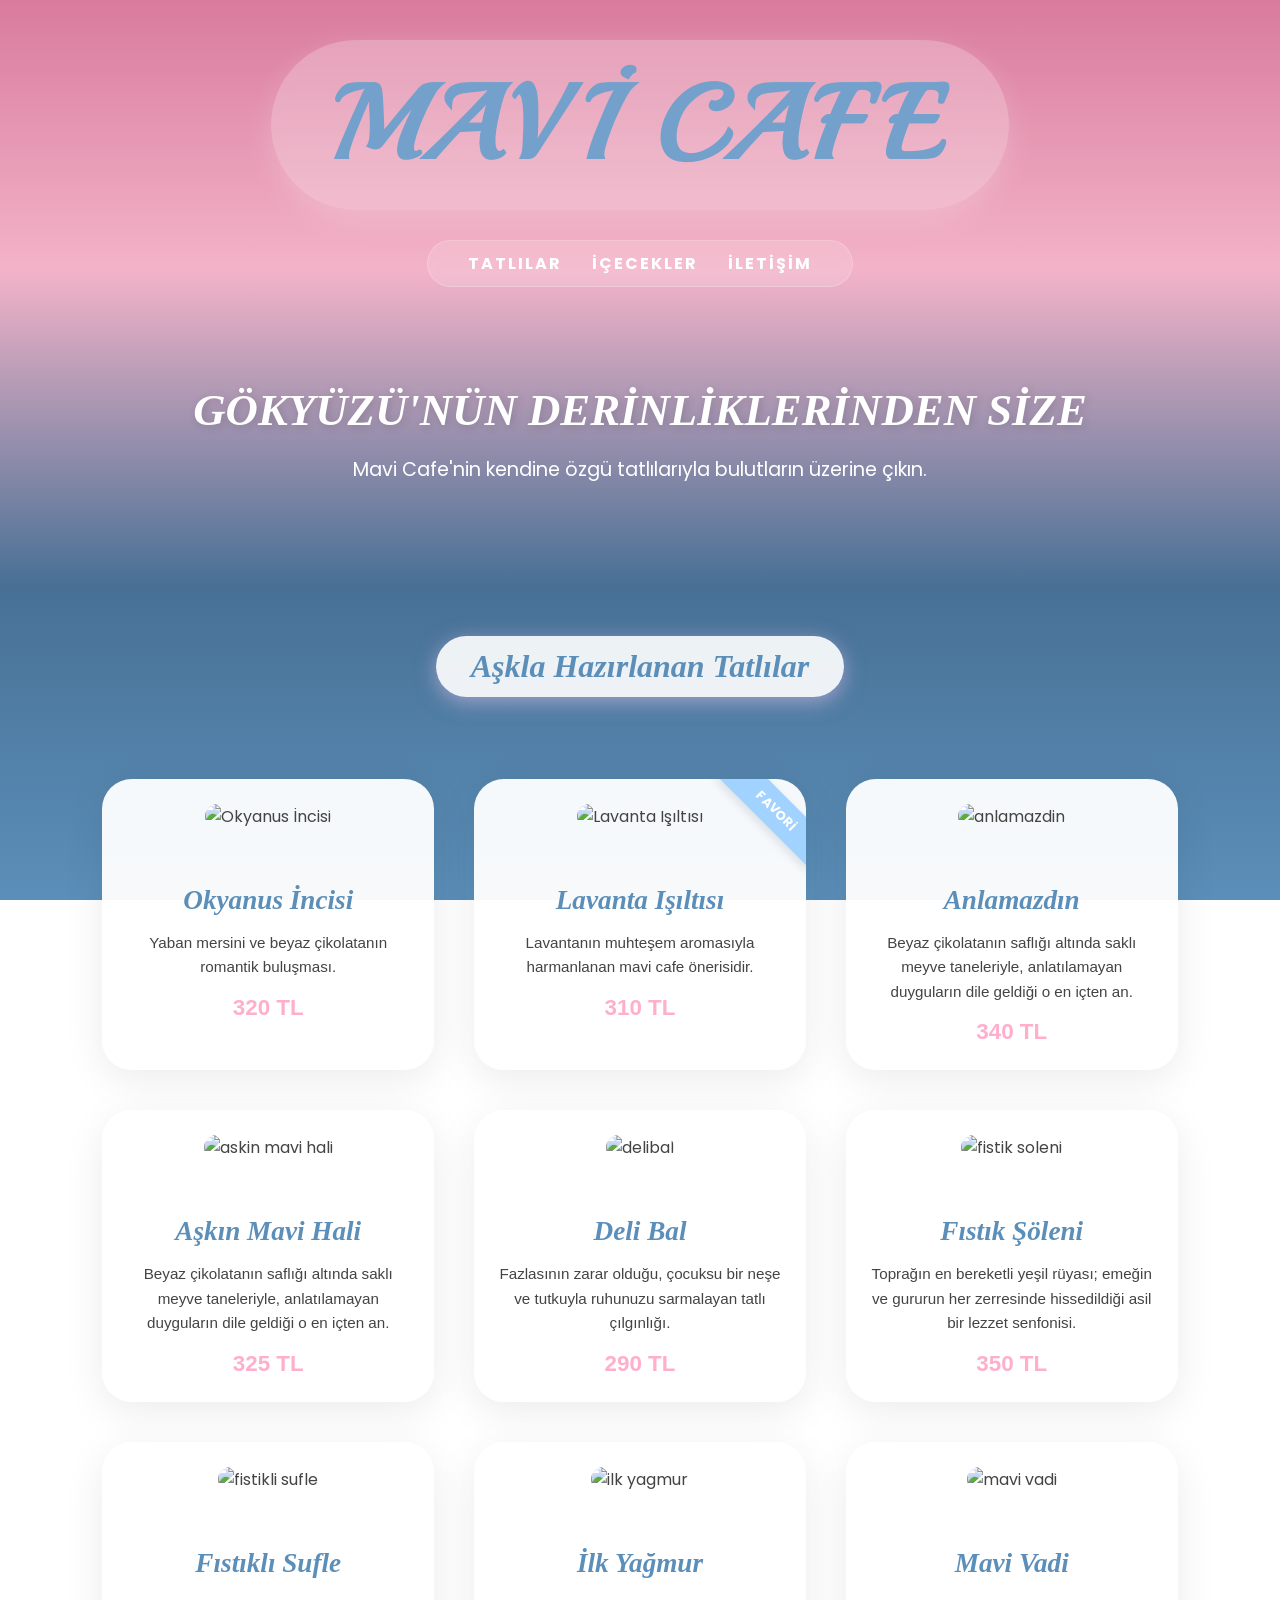
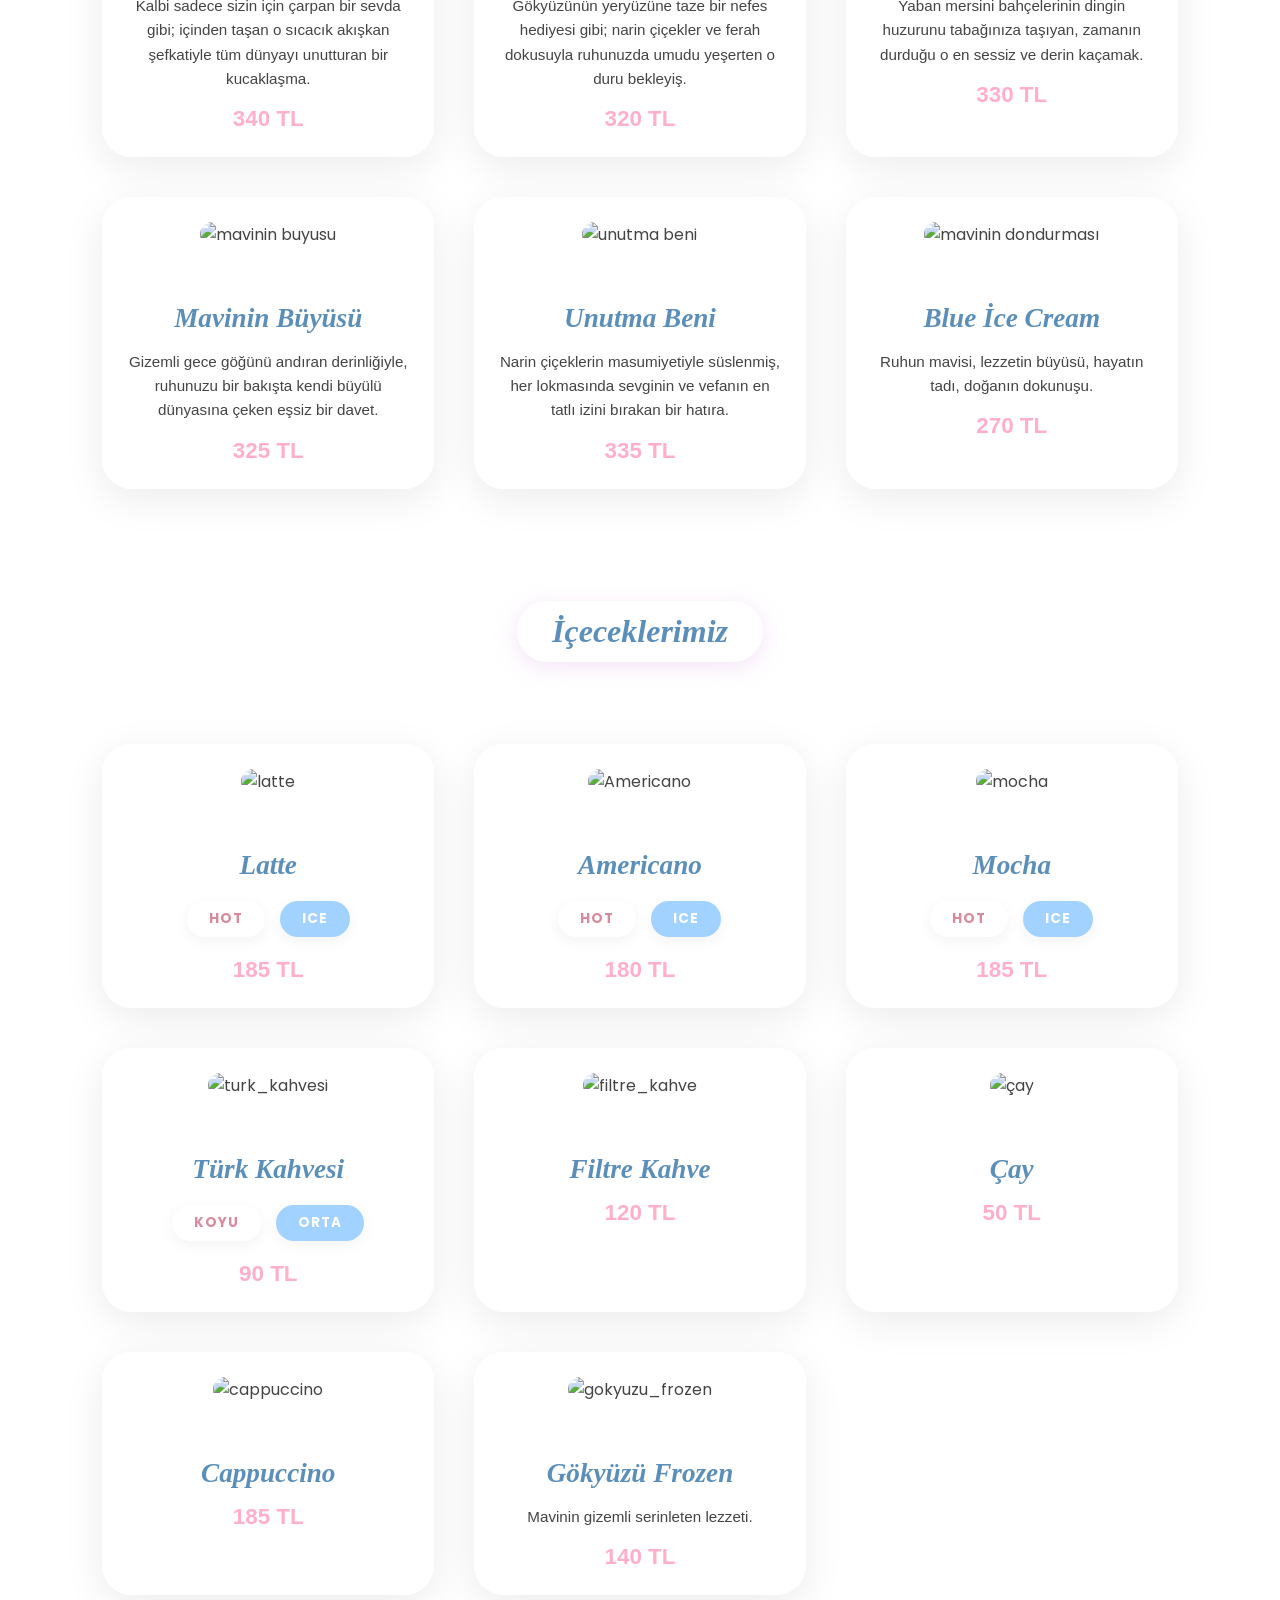
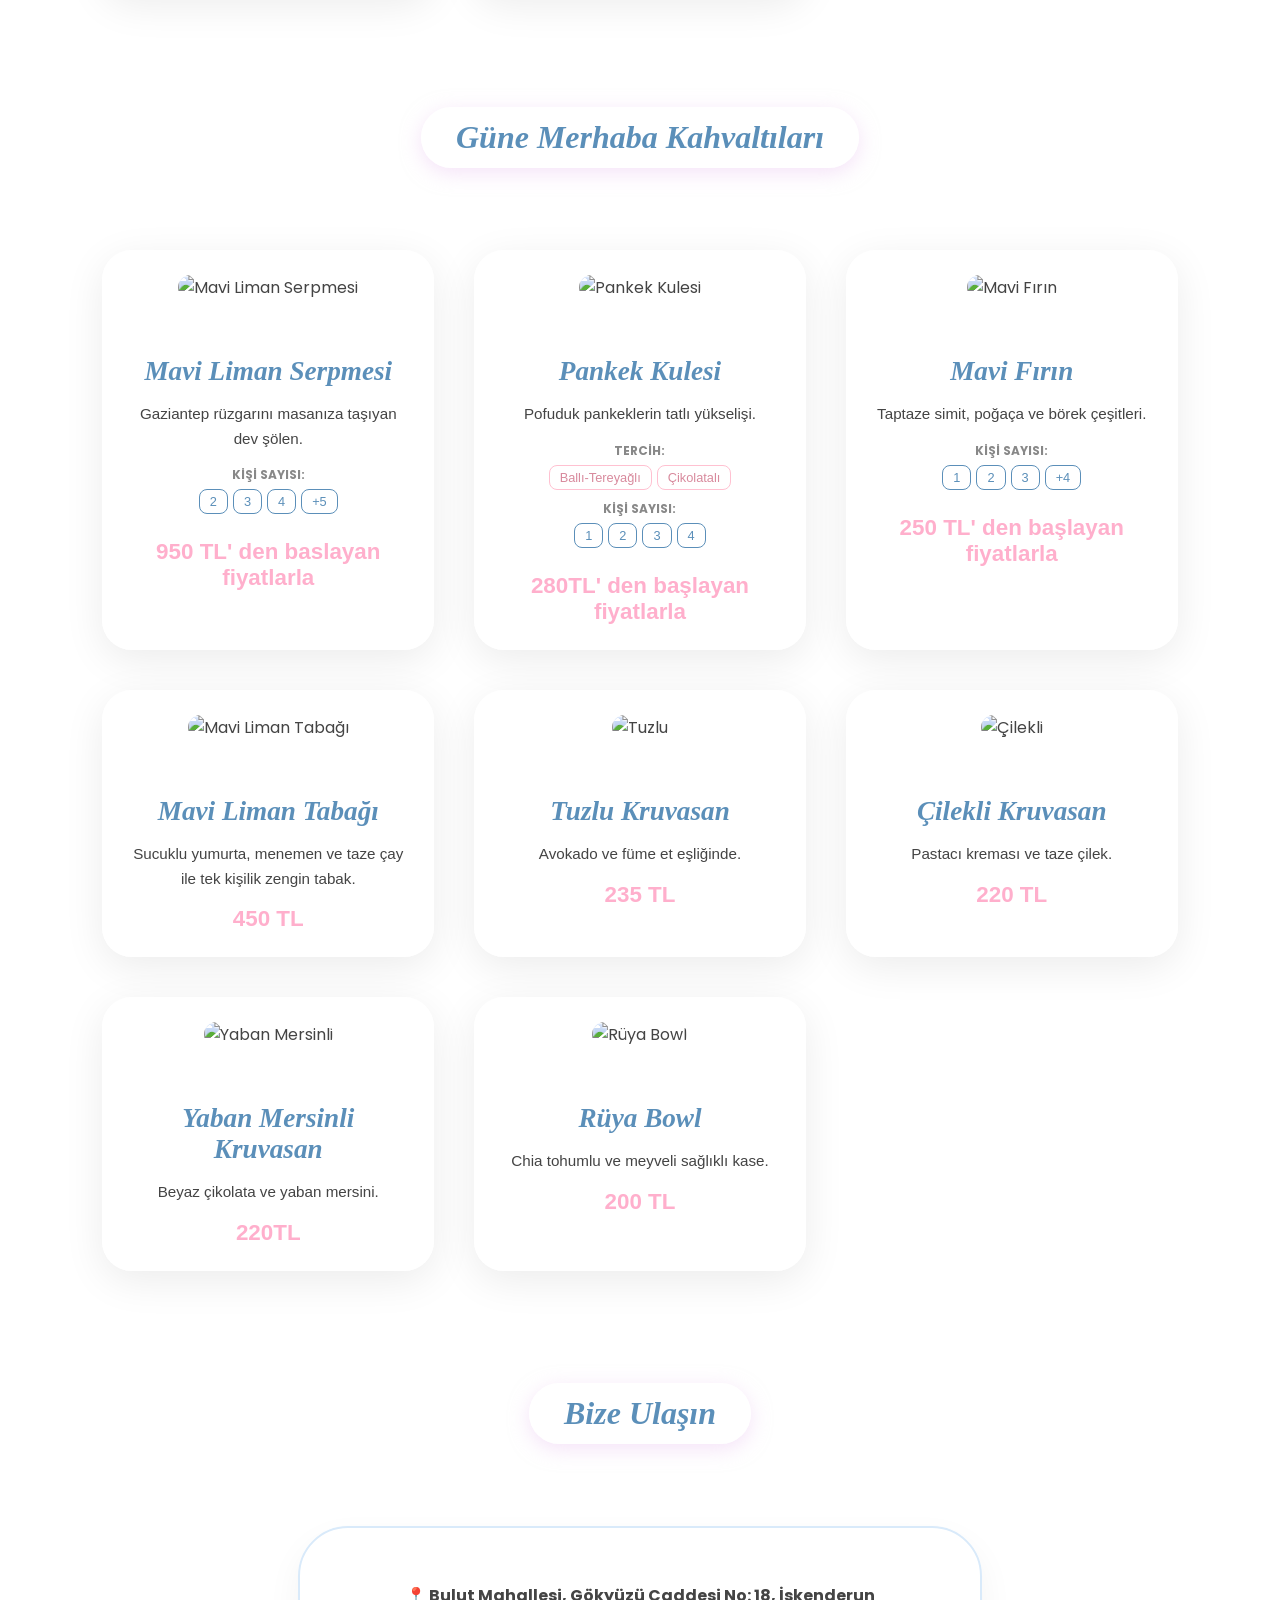
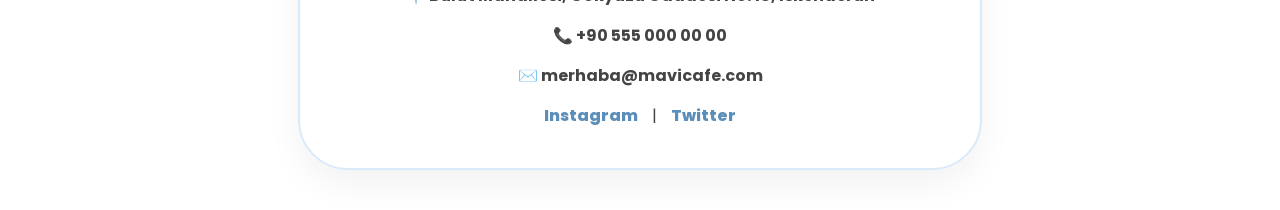
==== index.html @ f9684bb8 "Update index.html" ====
<!DOCTYPE html>
<html lang="tr">
    
<head>
    <meta charset="UTF-8">
    <meta name="viewport" content="width=device-width, initial-scale=1.0">
    <title>Mavi Cafe | Bir Yudum Aşk</title>
    <link rel="stylesheet" href="style.css">
    <!-- Fontlar -->
    <link href="https://fonts.googleapis.com/css2?family=Playball&family=quikstand:ital,wght@1,600&family=Poppins:wght@400;700&display=swap" rel="stylesheet">
</head>
<body>

    <header>
        <h1 class="logo">Mavi Cafe</h1>
        <nav>
            <a href="#tatlilar">Tatlılar</a>
            <a href="#icecekler">İçecekler</a>
            <a href="#iletisim">İletişim</a>
        </nav>
    </header>

   <section class="hero">
    <h2>GÖKYÜZÜ'NÜN DERİNLİKLERİNDEN SİZE</h2>
    <p class="slogan-alt">Mavi Cafe'nin kendine özgü tatlılarıyla bulutların üzerine çıkın.</p>
</section>

    <!-- TATLILAR BÖLÜMÜ -->
    <section id="tatlilar" class="container">
        <div class="category-header">
            <h3 class="section-title">Aşkla Hazırlanan Tatlılar</h3>
        </div>
        <div class="menu-grid">
            
            <div class="card">
                <img src="resimler/tatlilar/okyanus incisi.jpg" alt="Okyanus İncisi" class="menu-resim">
                <h4>Okyanus İncisi</h4>
                <p>Yaban mersini ve beyaz çikolatanın romantik buluşması.</p>
                <span class="price">320 TL</span>
            </div>

            <div class="card">
    <!-- Favori Rozeti eklendi -->
    <span class="badge">Favori</span> 
    
    <img src="resimler/tatlilar/lavanta isiltisi.jpg" alt="Lavanta Işıltısı" class="menu-resim">
    <h4>Lavanta Işıltısı</h4>
    <p>Lavantanın muhteşem aromasıyla harmanlanan mavi cafe önerisidir.</p>
    <span class="price">310 TL</span>
</div>

            <div class="card">
                <img src="resimler/tatlilar/anlamazdin.jpg" alt="anlamazdin" class="menu-resim">
                <h4>Anlamazdın</h4>
                <p>Beyaz çikolatanın saflığı altında saklı meyve taneleriyle, anlatılamayan duyguların dile geldiği o en içten an.</p>
                <span class="price">340 TL</span>
            </div>

            <div class="card">
                <img src="resimler/tatlilar/askin mavi hali.jpg" alt="askin mavi hali" class="menu-resim">
                <h4>Aşkın Mavi Hali</h4>
                <p>Beyaz çikolatanın saflığı altında saklı meyve taneleriyle, anlatılamayan duyguların dile geldiği o en içten an.</p>
                <span class="price">325 TL</span>
            </div>

            <div class="card">
                <img src="resimler/tatlilar/deli bal.jpg" alt="delibal" class="menu-resim">
                <h4>Deli Bal</h4>
                <p>Fazlasının zarar olduğu, çocuksu bir neşe ve tutkuyla ruhunuzu sarmalayan tatlı çılgınlığı.</p>
                <span class="price">290 TL</span>
            </div>

            <div class="card">
                <img src="resimler/tatlilar/fistik soleni.jpg" alt="fistik soleni" class="menu-resim">
                <h4>Fıstık Şöleni</h4>
                <p>Toprağın en bereketli yeşil rüyası; emeğin ve gururun her zerresinde hissedildiği asil bir lezzet senfonisi.</p>
                <span class="price">350 TL</span>
            </div>

            <div class="card">
                <img src="resimler/tatlilar/fistikli sufle.jpg" alt="fistikli sufle" class="menu-resim">
                <h4>Fıstıklı Sufle</h4>
                <p>Kalbi sadece sizin için çarpan bir sevda gibi; içinden taşan o sıcacık akışkan şefkatiyle tüm dünyayı unutturan bir kucaklaşma.</p>
                <span class="price">340 TL</span>
            </div>

            <div class="card">
                <img src="resimler/tatlilar/ilk yagmur.jpg" alt="ilk yagmur" class="menu-resim">
                <h4>İlk Yağmur</h4>
                <p>Gökyüzünün yeryüzüne taze bir nefes hediyesi gibi; narin çiçekler ve ferah dokusuyla ruhunuzda umudu yeşerten o duru bekleyiş.</p>
                <span class="price">320 TL</span>
            </div>

            <div class="card">
                <img src="resimler/tatlilar/mavi vadi.jpg" alt="mavi vadi" class="menu-resim">
                <h4>Mavi Vadi</h4>
                <p>Yaban mersini bahçelerinin dingin huzurunu tabağınıza taşıyan, zamanın durduğu o en sessiz ve derin kaçamak.</p>
                <span class="price">330 TL</span>
            </div>

            <div class="card">
                <img src="resimler/tatlilar/mavinin buyusu.jpg" alt="mavinin buyusu" class="menu-resim">
                <h4>Mavinin Büyüsü</h4>
                <p>Gizemli gece göğünü andıran derinliğiyle, ruhunuzu bir bakışta kendi büyülü dünyasına çeken eşsiz bir davet.</p>
                <span class="price">325 TL</span>
            </div>

            <div class="card">
                <img src="resimler/tatlilar/unutma beni.jpg" alt="unutma beni" class="menu-resim">
                <h4>Unutma Beni</h4>
                <p>Narin çiçeklerin masumiyetiyle süslenmiş, her lokmasında sevginin ve vefanın en tatlı izini bırakan bir hatıra.</p>
                <span class="price">335 TL</span>
            </div>

            <div class="card">
                <img src="resimler/tatlilar/mavinin dondurması.jpg" alt="mavinin dondurması" class="menu-resim">
                <h4>Blue İce Cream</h4>
                <p>Ruhun mavisi, lezzetin büyüsü, hayatın tadı, doğanın dokunuşu.</p>
                <span class="price">270 TL</span>
            </div>

        </div>
    </section>

    <!-- İÇECEKLER BÖLÜMÜ -->
    <section id="icecekler" class="container">
        <div class="category-header">
            <h3 class="section-title">İçeceklerimiz</h3>
        </div>
        <div class="menu-grid">
            
            <div class="card">
                <img src="resimler/icecekler/latte.jpg" alt="latte" class="menu-resim">
                <h4>Latte</h4>
                <div class="secenekler">
                    <button class="btn-hot">Hot</button>
                    <button class="btn-ice">Ice</button>
                </div>
                <span class="price">185 TL</span>
            </div>

            <div class="card">
                <img src="resimler/icecekler/americano.jpg" alt="Americano" class="menu-resim">
                <h4>Americano</h4>
                <div class="secenekler">
                    <button class="btn-hot">Hot</button>
                    <button class="btn-ice">Ice</button>
                </div>
                <span class="price">180 TL</span>
            </div>

            <div class="card">
                <img src="resimler/icecekler/mocha.jpg" alt="mocha" class="menu-resim">
                <h4>Mocha</h4>
                <div class="secenekler">
                    <button class="btn-hot">Hot</button>
                    <button class="btn-ice">Ice</button>
                </div>
                <span class="price">185 TL</span>
            </div>

            <div class="card">
                <img src="resimler/icecekler/turk_kahvesi.jpg" alt="turk_kahvesi" class="menu-resim">
                <h4>Türk Kahvesi</h4>
                <div class="secenekler">
                    <button class="btn-hot">koyu</button>
                    <button class="btn-ice">orta</button>
                </div>
                <span class="price">90 TL</span>
            </div>

            <div class="card">
                <img src="resimler/icecekler/filtre_kahve.jpg" alt="filtre_kahve" class="menu-resim">
                <h4>Filtre Kahve</h4>
                <span class="price">120 TL</span>
            </div>

             <div class="card">
                <img src="resimler/icecekler/çay.jpg" alt="çay" class="menu-resim">
                <h4>Çay</h4>
                <span class="price">50 TL</span>
            </div>

            <div class="card">
                <img src="resimler/icecekler/cappuccino.jpg" alt="cappuccino" class="menu-resim">
                <h4>Cappuccino</h4>
                <span class="price">185 TL</span>
            </div>

            <div class="card">
                <img src="resimler/icecekler/gokyuzu_frozen.jpg" alt="gokyuzu_frozen" class="menu-resim">
                <h4>Gökyüzü Frozen</h4>
                <p>Mavinin gizemli serinleten lezzeti.</p>
                <span class="price">140 TL</span>
            </div>

        </div>
    </section>

    <section id="kahvalti" class="container">
    <div class="category-header">
        <h3 class="section-title">Güne Merhaba Kahvaltıları</h3>
    </div>
    
    <div class="menu-grid">
        <div class="card">
            <img src="resimler/kahvalti/serpme.jpg" alt="Mavi Liman Serpmesi" class="menu-resim">
            <h4>Mavi Liman Serpmesi</h4>
            <p>Gaziantep rüzgarını masanıza taşıyan dev şölen.</p>
            <div class="secenekler-grup">
                <span>Kişi Sayısı:</span>
                <div class="secenek-butonlari">
                    <button class="btn-secenek">2</button>
                    <button class="btn-secenek">3</button>
                    <button class="btn-secenek">4</button>
                    <button class="btn-secenek">+5</button>
                </div>
            </div>
            <span class="price">950 TL' den baslayan fiyatlarla</span>
        </div>

        <div class="card">
            <img src="resimler/kahvalti/pankek.jpg" alt="Pankek Kulesi" class="menu-resim">
            <h4>Pankek Kulesi</h4>
            <p>Pofuduk pankeklerin tatlı yükselişi.</p>
            <div class="secenekler-grup">
                <span>Tercih:</span>
                <div class="secenek-butonlari">
                    <button class="btn-hot">Ballı-Tereyağlı</button>
                    <button class="btn-hot">Çikolatalı</button>
                </div>
                <span>Kişi Sayısı:</span>
                <div class="secenek-butonlari">
                    <button class="btn-secenek">1</button>
                    <button class="btn-secenek">2</button>
                    <button class="btn-secenek">3</button>
                    <button class="btn-secenek">4</button>
                </div>
            </div>
            <span class="price">280TL' den başlayan fiyatlarla</span>
        </div>

        <div class="card">
            <img src="resimler/kahvalti/firin.jpg" alt="Mavi Fırın" class="menu-resim">
            <h4>Mavi Fırın</h4>
            <p>Taptaze simit, poğaça ve börek çeşitleri.</p>
            <div class="secenekler-grup">
                <span>Kişi Sayısı:</span>
                <div class="secenek-butonlari">
                    <button class="btn-secenek">1</button>
                    <button class="btn-secenek">2</button>
                    <button class="btn-secenek">3</button>
                    <button class="btn-secenek">+4</button>
                </div>
            </div>
            <span class="price">250 TL' den başlayan fiyatlarla</span>
        </div>

        
        <div class="card">
            <img src="resimler/kahvalti/limantabak.jpg" alt="Mavi Liman Tabağı" class="menu-resim">
            <h4>Mavi Liman Tabağı</h4>
            <p>Sucuklu yumurta, menemen ve taze çay ile tek kişilik zengin tabak.</p>
            <span class="price">450 TL</span>
        </div>
        
        <div class="card">
            <img src="resimler/kahvalti/tuzlukruvasan.jpg" alt="Tuzlu" class="menu-resim">
            <h4>Tuzlu Kruvasan</h4>
            <p>Avokado ve füme et eşliğinde.</p>
            <span class="price">235 TL</span>
        </div>

        <div class="card">
            <img src="resimler/kahvalti/cileklikruvasan.jpg" alt="Çilekli" class="menu-resim">
            <h4>Çilekli Kruvasan</h4>
            <p>Pastacı kreması ve taze çilek.</p>
            <span class="price">220 TL</span>
        </div>

        <div class="card">
            <img src="resimler/kahvalti/yabanmersinlikruvasan.jpg" alt="Yaban Mersinli" class="menu-resim">
            <h4>Yaban Mersinli Kruvasan</h4>
            <p>Beyaz çikolata ve yaban mersini.</p>
            <span class="price">220TL</span>
        </div>

        <div class="card">
            <img src="resimler/kahvalti/bowl.jpg" alt="Rüya Bowl" class="menu-resim">
            <h4>Rüya Bowl</h4>
            <p>Chia tohumlu ve meyveli sağlıklı kase.</p>
            <span class="price">200 TL</span>
        </div>
    </div>
</section>

 <section id="iletisim" class="container">
    <div class="category-header">
        <h3 class="section-title">Bize Ulaşın</h3>
    </div>
    
    <!-- Metinleri içine alan bulut kutusu -->
    <div class="contact-cloud">
        <p>📍 Bulut Mahallesi, Gökyüzü Caddesi No: 18, İskenderun</p>
        <p>📞 +90 555 000 00 00</p>
        <p>✉️ merhaba@mavicafe.com</p>
        <div class="social-links">
            <a href="#">Instagram</a> | <a href="#">Twitter</a>
        </div>
    </div>
</section>

</body>
</html>
---- style.css ----
html {
    scroll-behavior: smooth;
}/* ARKA PLAN: MAVİDEN PEMBEYE GEÇİŞ */
/* ARKA PLAN: PEMBEDEN MAVİYE GEÇİŞ */
body {
    font-family: 'Poppins', sans-serif;
    margin: 0;
    padding: 0;
    scroll-behavior: smooth;
    /* Renkleri tersine çevirdik: Pembe -> Açık Mavi -> Koyu Mavi */
    background: linear-gradient(180deg, #d97b9d 0%, #f3b3c8 30%, #487095 65%, #5b8fb9 100%);
    background-attachment: fixed;
    background-repeat: no-repeat;
    min-height: 100vh;
    color: #444;
}

/* HEADER VE LOGO */
/* HEADER: Logo için Ayrı Bulut */
header {
    background-color: transparent; 
    padding: 40px 20px;
    display: flex;
    flex-direction: column;
    align-items: center;
    justify-content: center;
    text-align: center;
}

/* LOGO ARKASINDAKİ BULUT EFEKTİ */
.logo {
    font-family: 'Playball', cursive;
    text-transform: uppercase;
    font-size: 6.5rem;
    color: #73a1cc; /* Senin seçtiğin pastel mavi */
    letter-spacing: 6px;
    margin: 0;
    
    /* Bulut Tarzı Opak Zemin */
    background: rgba(255, 255, 255, 0.25); /* Beyaz rengin %25 opaklığı */
    padding: 20px 60px;
    border-radius: 100px; /* Kenarları tam yuvarlayarak bulut formu verdik */
    backdrop-filter: blur(8px); /* Arkadaki renk geçişini hafifçe bulanıklaştırır */
    box-shadow: 0 10px 30px rgba(255, 255, 255, 0.2);
    
    display: inline-block;
    transition: 0.5s;
}

/* MENÜ LİNKLERİ ARKASINDAKİ AYRI BULUT */
nav {
    display: flex;
    justify-content: center;
    gap: 30px;
    margin-top: 30px;
    
    /* Menü için ayrı, daha ince bir bulut zemini */
    background: rgba(255, 255, 255, 0.15);
    padding: 10px 40px;
    border-radius: 50px;
    backdrop-filter: blur(5px);
    border: 1px solid rgba(255, 255, 255, 0.2); /* Çok ince, belli belirsiz bir sınır */
}

nav a {
    font-family: 'Poppins', sans-serif;
    font-weight: 700;
    text-transform: uppercase;
    color: #ffffff;
    text-decoration: none;
    letter-spacing: 2px;
    font-size: 1rem;
    transition: 0.3s;
}

nav a:hover {
    color: #a2d2ff;
    transform: scale(1.1);
}
/* DİĞER KART VE İLETİŞİM AYARLARI AYNI KALIYOR... */
/* SLOGAN BÖLÜMÜ (ŞERİTSİZ) */
.hero {
    background: transparent;
    padding: 20px 20px 60px 20px;
    text-align: center;
}

.hero h2 {
    font-family: 'Playfair Display', serif;
    font-style: italic;
    font-size: 2.8rem;
    color: #ffffff;
    margin-bottom: 10px;
    text-shadow: 2px 2px 8px rgba(0, 0, 0, 0.15);
}

.hero p {
    font-size: 1.2rem;
    color: #ffffff;
}

/* KARTLAR VE İÇERİK */
.container { padding: 40px 8%; }

.category-header { text-align: center; margin-bottom: 50px; }

.section-title {
    background-color: rgba(255, 255, 255, 0.9);
    padding: 12px 35px;
    border-radius: 50px;
    display: inline-block;
    color: #5b8fb9;
    font-family: 'Playfair Display', serif;
    font-style: italic;
    font-size: 2rem;
    box-shadow: 0 5px 20px rgba(236, 200, 242, 0.5);
}

.menu-grid {
    display: grid;
    grid-template-columns: repeat(auto-fit, minmax(300px, 1fr));
    gap: 40px;
}

.card {
    background: rgba(255, 255, 255, 0.95);
    padding: 25px;
    border-radius: 30px;
    text-align: center;
    border: none;
    box-shadow: 0 10px 40px rgba(0, 0, 0, 0.08);
    transition: 0.4s;
}

.card:hover { transform: translateY(-12px); }

.menu-resim {
    width: 100%;
    height: 250px;
    object-fit: cover;
    border-radius: 25px;
    margin-bottom: 20px;
}

.card h4 {
    font-family: 'Playfair Display', serif;
    font-style: italic;
    font-size: 1.7rem;
    color: #5b8fb9;
    margin-bottom: 10px;
}

.card p {
    font-family: 'Montserrat', sans-serif;
    font-size: 0.95rem;
    line-height: 1.6;
}

.price {
    font-family: 'Montserrat', sans-serif;
    font-weight: 700;
    font-size: 1.4rem;
    color: #ffafcc;
    margin-top: 15px;
    display: block;
}

/* İLETİŞİM BULUTU */
.contact-cloud {
    background-color: rgba(255, 255, 255, 0.25);
    padding: 40px;
    border-radius: 50px;
    max-width: 600px;
    margin: 0 auto;
    text-align: center;
    border: 2px solid #d9eafa;
    box-shadow: 0 15px 35px rgba(0,0,0,0.05);
}

.contact-cloud p { font-weight: 700; margin: 15px 0; }

.social-links a {
    color: #5b8fb9;
    text-decoration: none;
    font-weight: 800;
    padding: 0 10px;
}

footer {
    text-align: center;
    padding: 40px;
    color: white;
}
/* SICAK VE SOĞUK SEÇENEK BUTONLARI */
.secenekler {
    margin: 20px 0;
    display: flex;
    justify-content: center;
    gap: 15px; /* Butonlar arası boşluk */
}

.secenekler button {
    border: none;
    padding: 8px 22px;
    border-radius: 25px; /* Tam yuvarlak hatlar */
    cursor: pointer;
    font-family: 'Poppins', sans-serif;
    font-weight: 700;
    font-size: 0.85rem;
    text-transform: uppercase;
    letter-spacing: 1px;
    transition: all 0.3s ease;
    box-shadow: 0 4px 15px rgba(0, 0, 0, 0.05);
}

/* Sıcak Butonu - Üstteki Pembe Tonunla Uyumlu */
.btn-hot { 
    background-color: #ffafcc; 
    color: white; 
}

.btn-hot:hover {
    background-color: #fb8fb1; /* Üzerine gelince biraz koyulaşır */
    transform: translateY(-3px); /* Hafifçe yukarı zıplar */
}

/* Soğuk Butonu - Logonun Yeni Pastel Mavisiyle Uyumlu */
.btn-ice { 
    background-color: #a2d2ff; 
    color: white; 
}

.btn-ice:hover {
    background-color: #89c2f7;
    transform: translateY(-3px);
}
/* Kartın pozisyonunu sabitleyelim ki rozet dışarı kaçmasın */
.card {
    position: relative;
    overflow: hidden; /* Rozetin fazlalıklarını keser */
}

/* Rozet Tasarımı */
.badge {
    position: absolute;
    top: 15px;
    right: -35px; /* Köşeye çapraz yerleşim */
    background-color: #a2d2ff; /* Pastel mavi logonla uyumlu */
    color: white;
    padding: 8px 40px;
    font-family: 'Poppins', sans-serif;
    font-weight: 700;
    font-size: 0.8rem;
    text-transform: uppercase;
    transform: rotate(45deg); /* Çapraz duruş efekti */
    box-shadow: 0 4px 10px rgba(0, 0, 0, 0.1);
    z-index: 10;
}
/* Seçenek Grupları Konteynırı */
.secenekler-grup {
    padding: 0 10px 10px;
}

.secenekler-grup span {
    font-size: 0.75rem;
    color: #888;
    display: block;
    margin-top: 10px;
    font-weight: bold;
    text-transform: uppercase;
}

/* Butonların Yan Yana Dizilimi */
.secenek-butonlari {
    display: flex;
    justify-content: center;
    gap: 5px;
    margin-top: 5px;
    flex-wrap: wrap;
}

/* Kişi Sayısı Butonları (Mavi Tonu) */
.btn-secenek {
    background: white;
    border: 1px solid #5b8fb9;
    color: #5b8fb9;
    padding: 4px 10px;
    border-radius: 8px;
    font-size: 0.8rem;
    cursor: pointer;
    transition: 0.3s;
}

.btn-secenek:hover {
    background: #5b8fb9;
    color: white;
}

/* İçerik Tercihi Butonları (Pembe Tonu) */
.btn-hot {
    background: white;
    border: 1px solid #ffc1d1;
    color: #d88a9d;
    padding: 4px 10px;
    border-radius: 8px;
    font-size: 0.8rem;
    cursor: pointer;
    transition: 0.3s;
}

.btn-hot:hover {
    background: #ffc1d1;
    color: white;
}
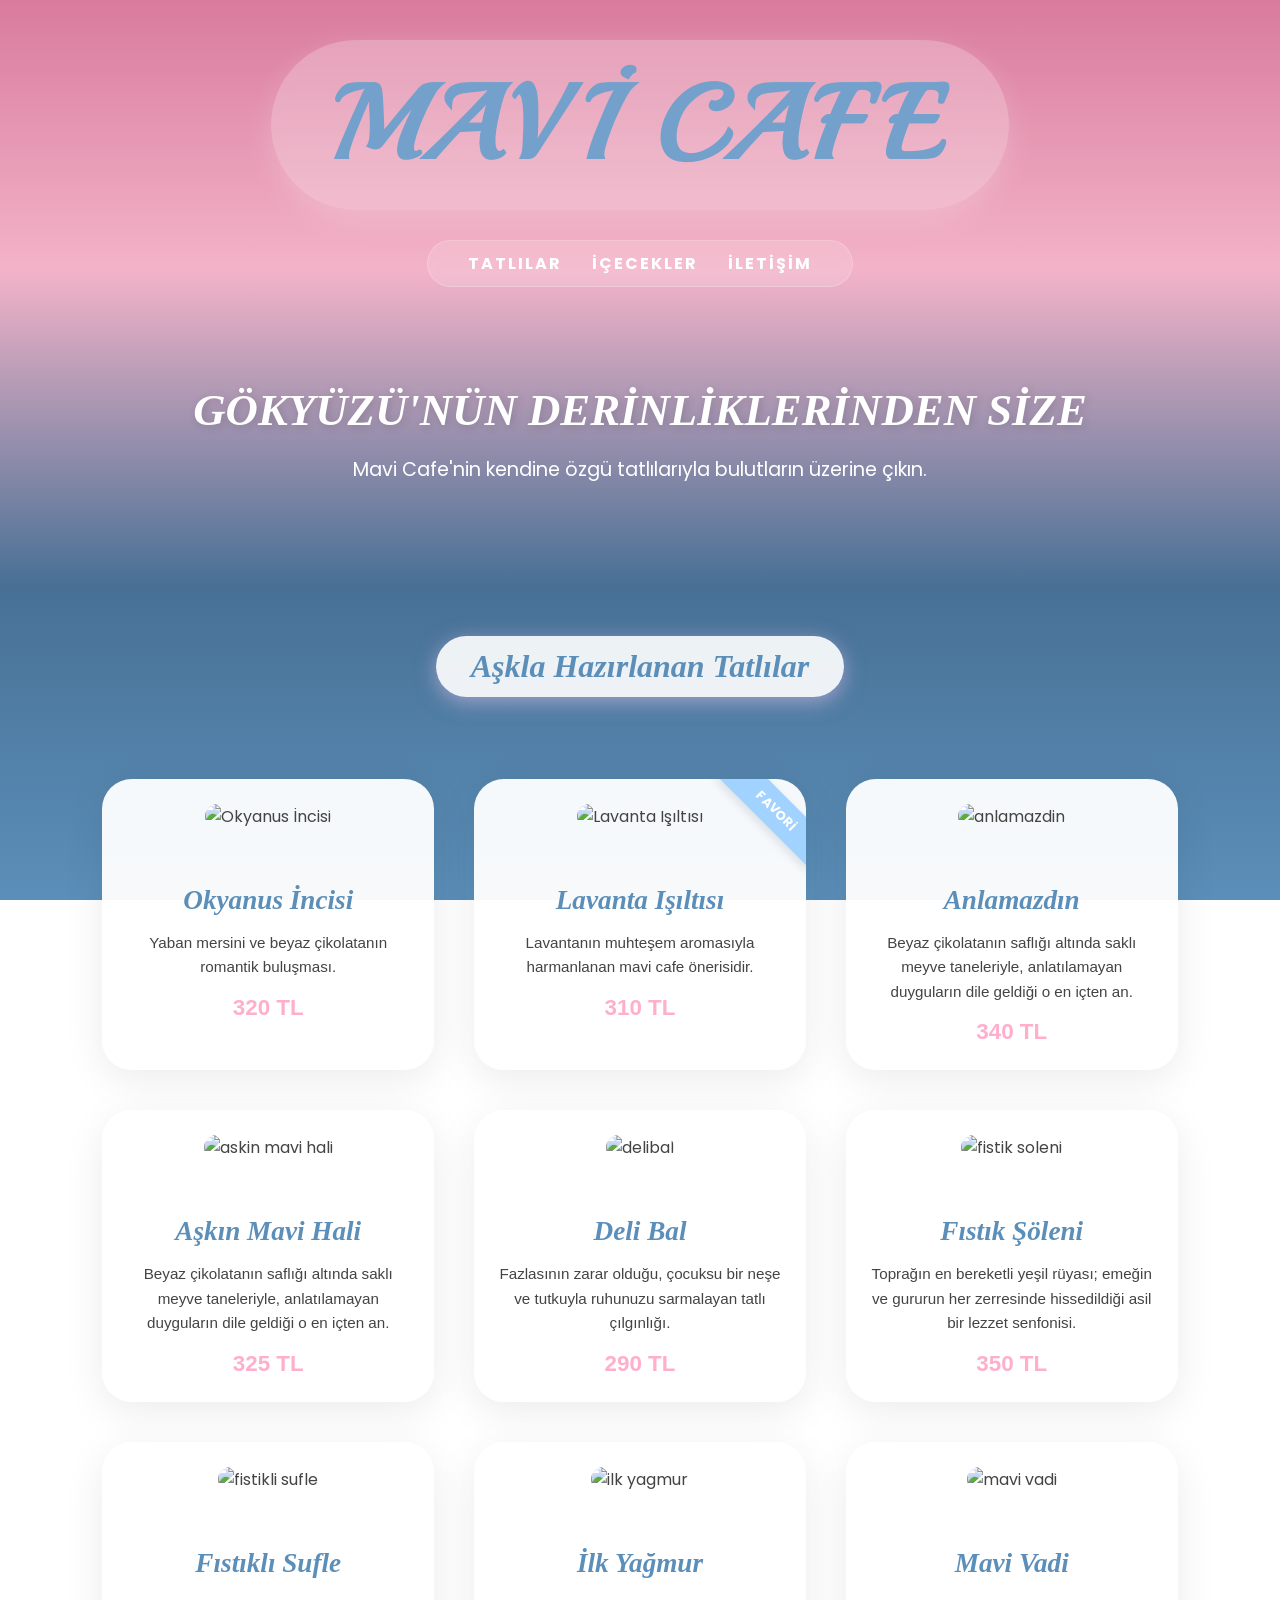
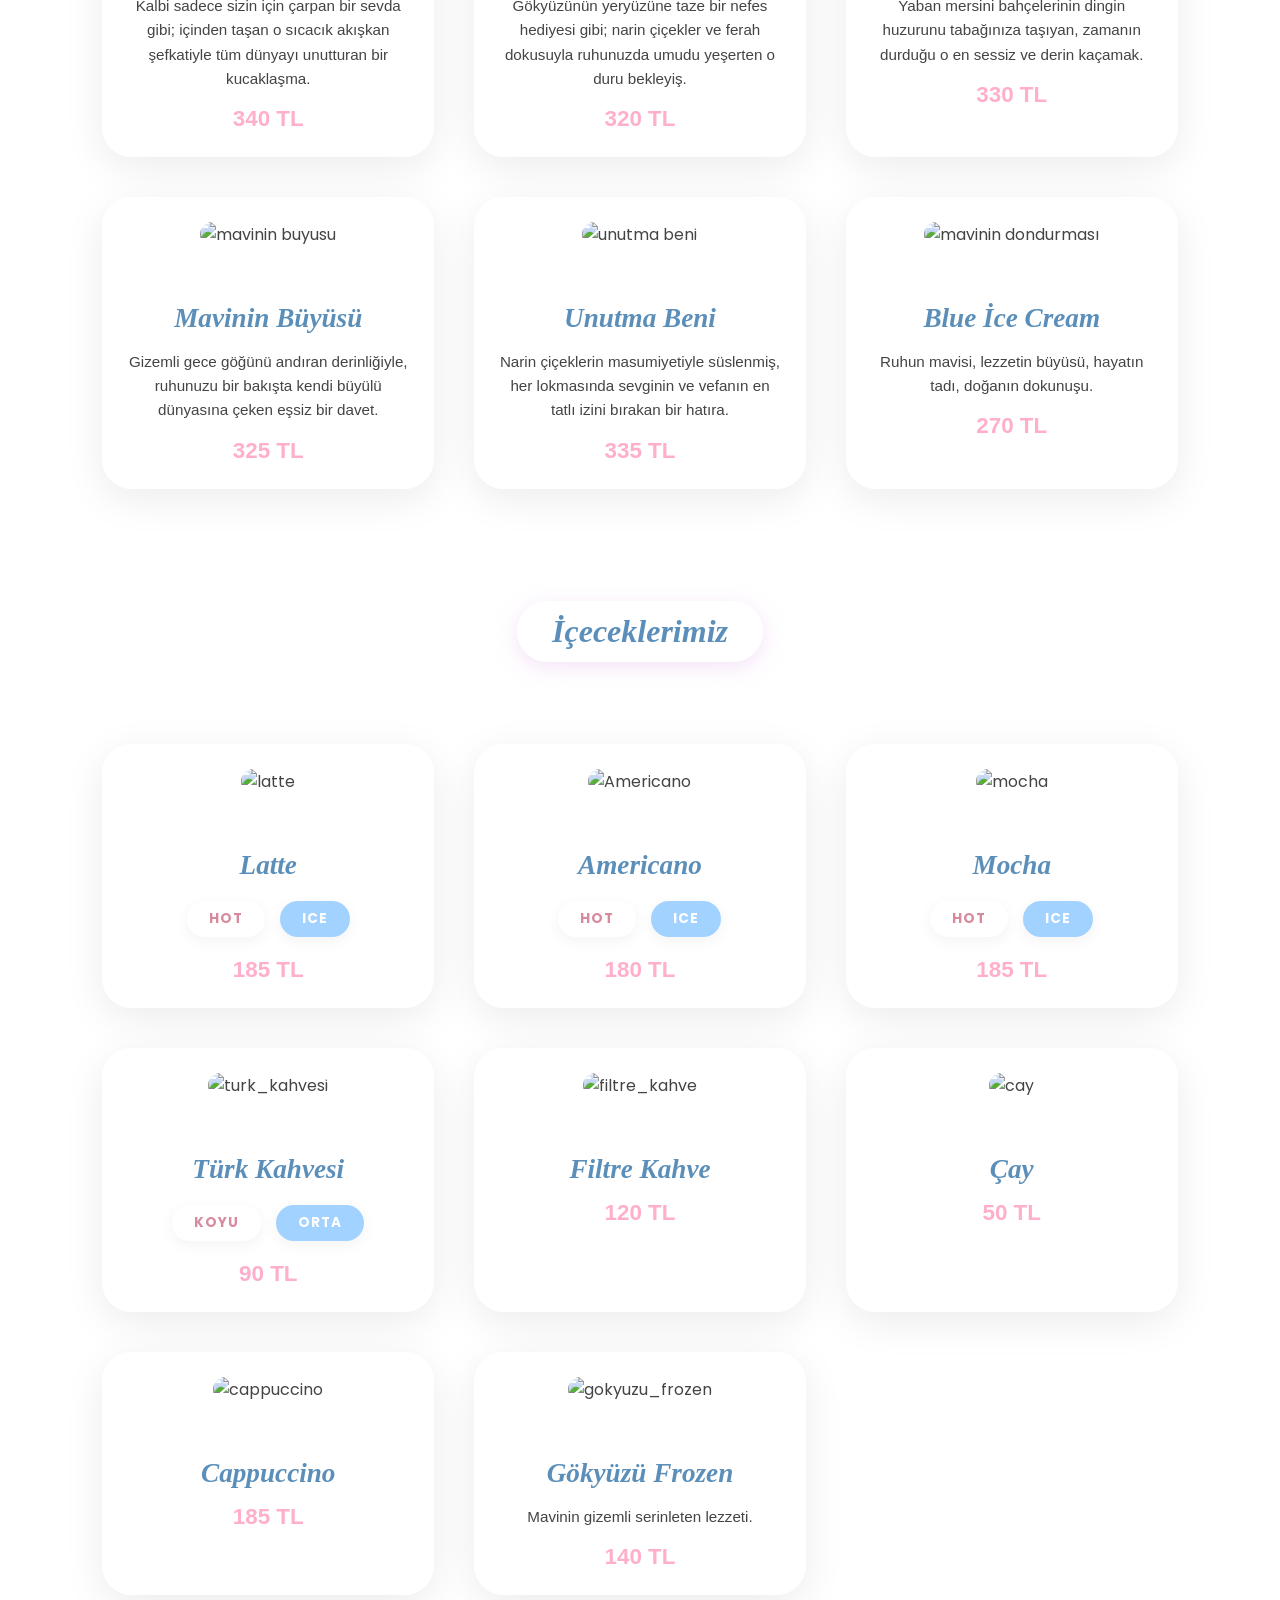
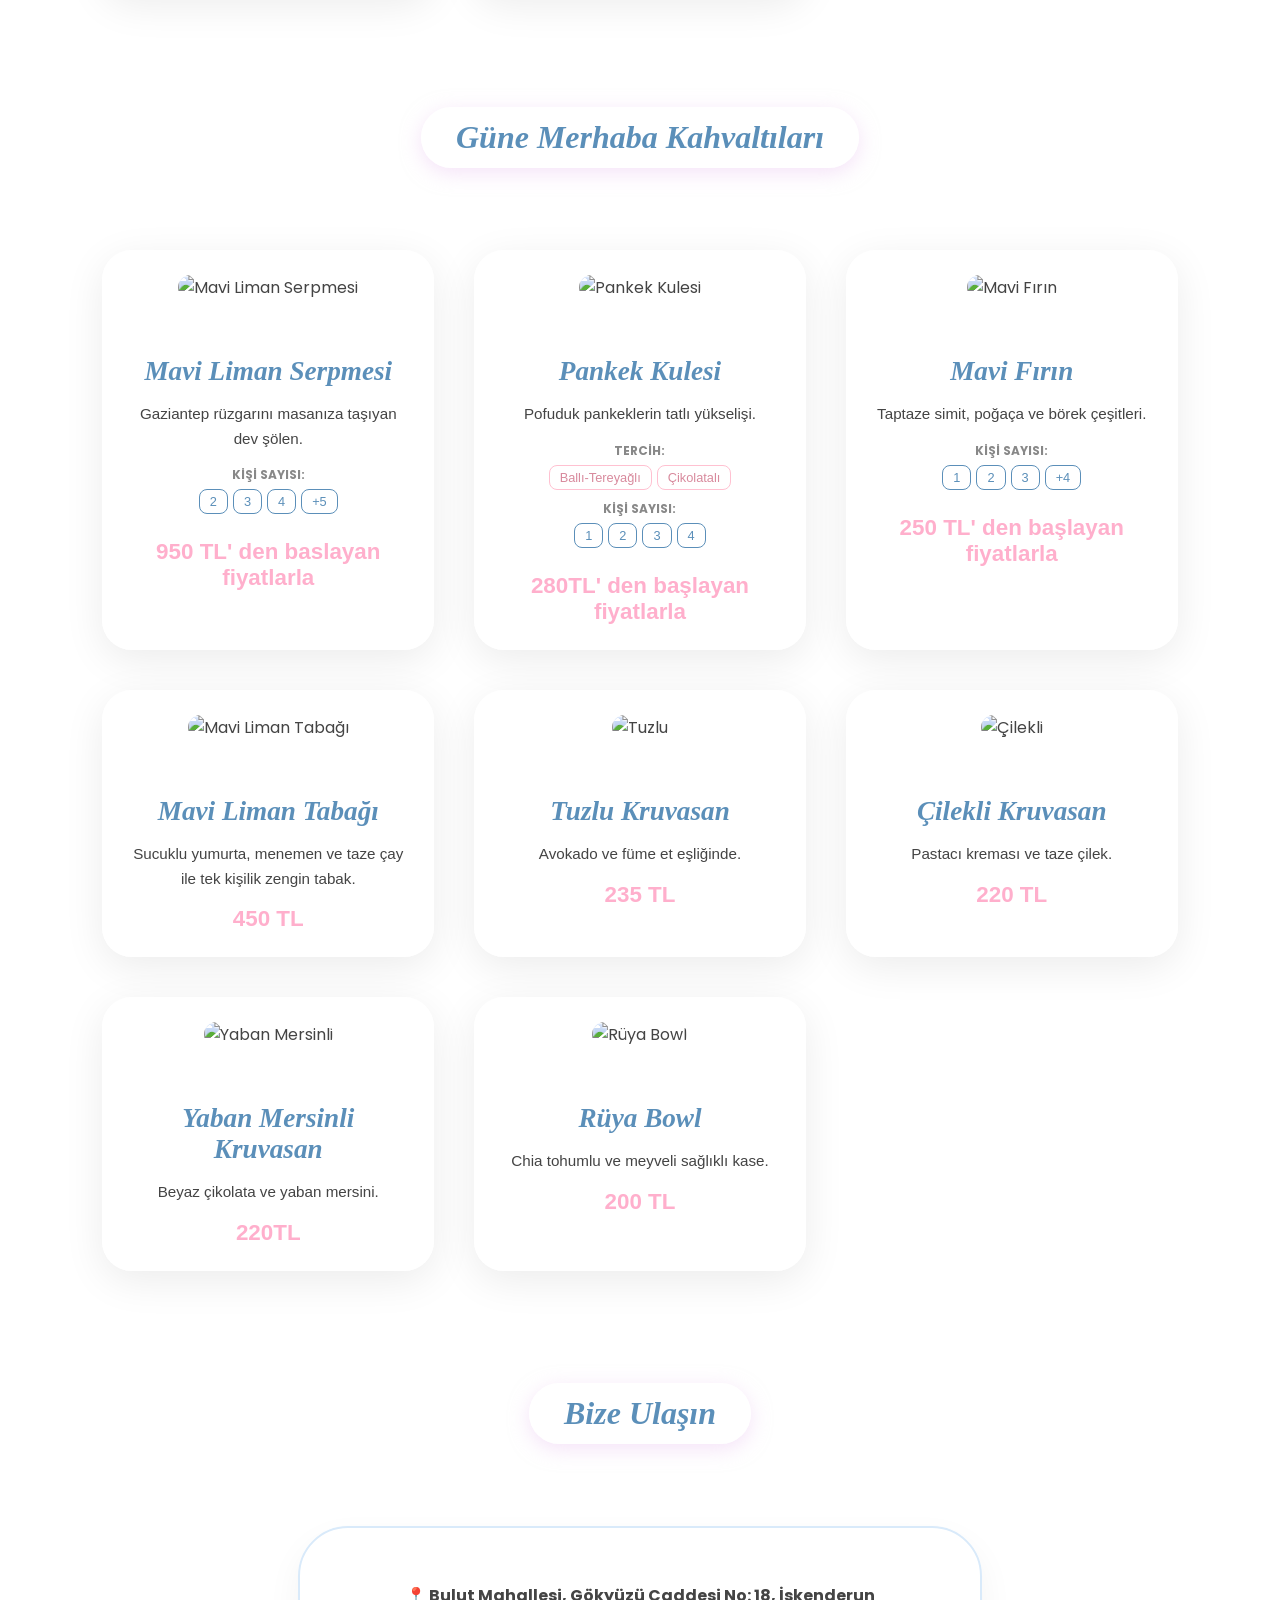
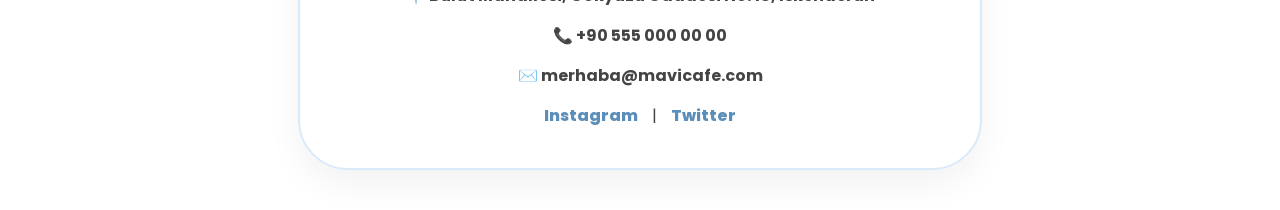
==== commit 84b94eb0: "Update index.html" ====
--- a/index.html
+++ b/index.html
@@ -176,7 +176,7 @@
             </div>
 
              <div class="card">
-                <img src="resimler/icecekler/çay.jpg" alt="çay" class="menu-resim">
+                <img src="resimler/icecekler/cay.jpg" alt="cay" class="menu-resim">
                 <h4>Çay</h4>
                 <span class="price">50 TL</span>
             </div>
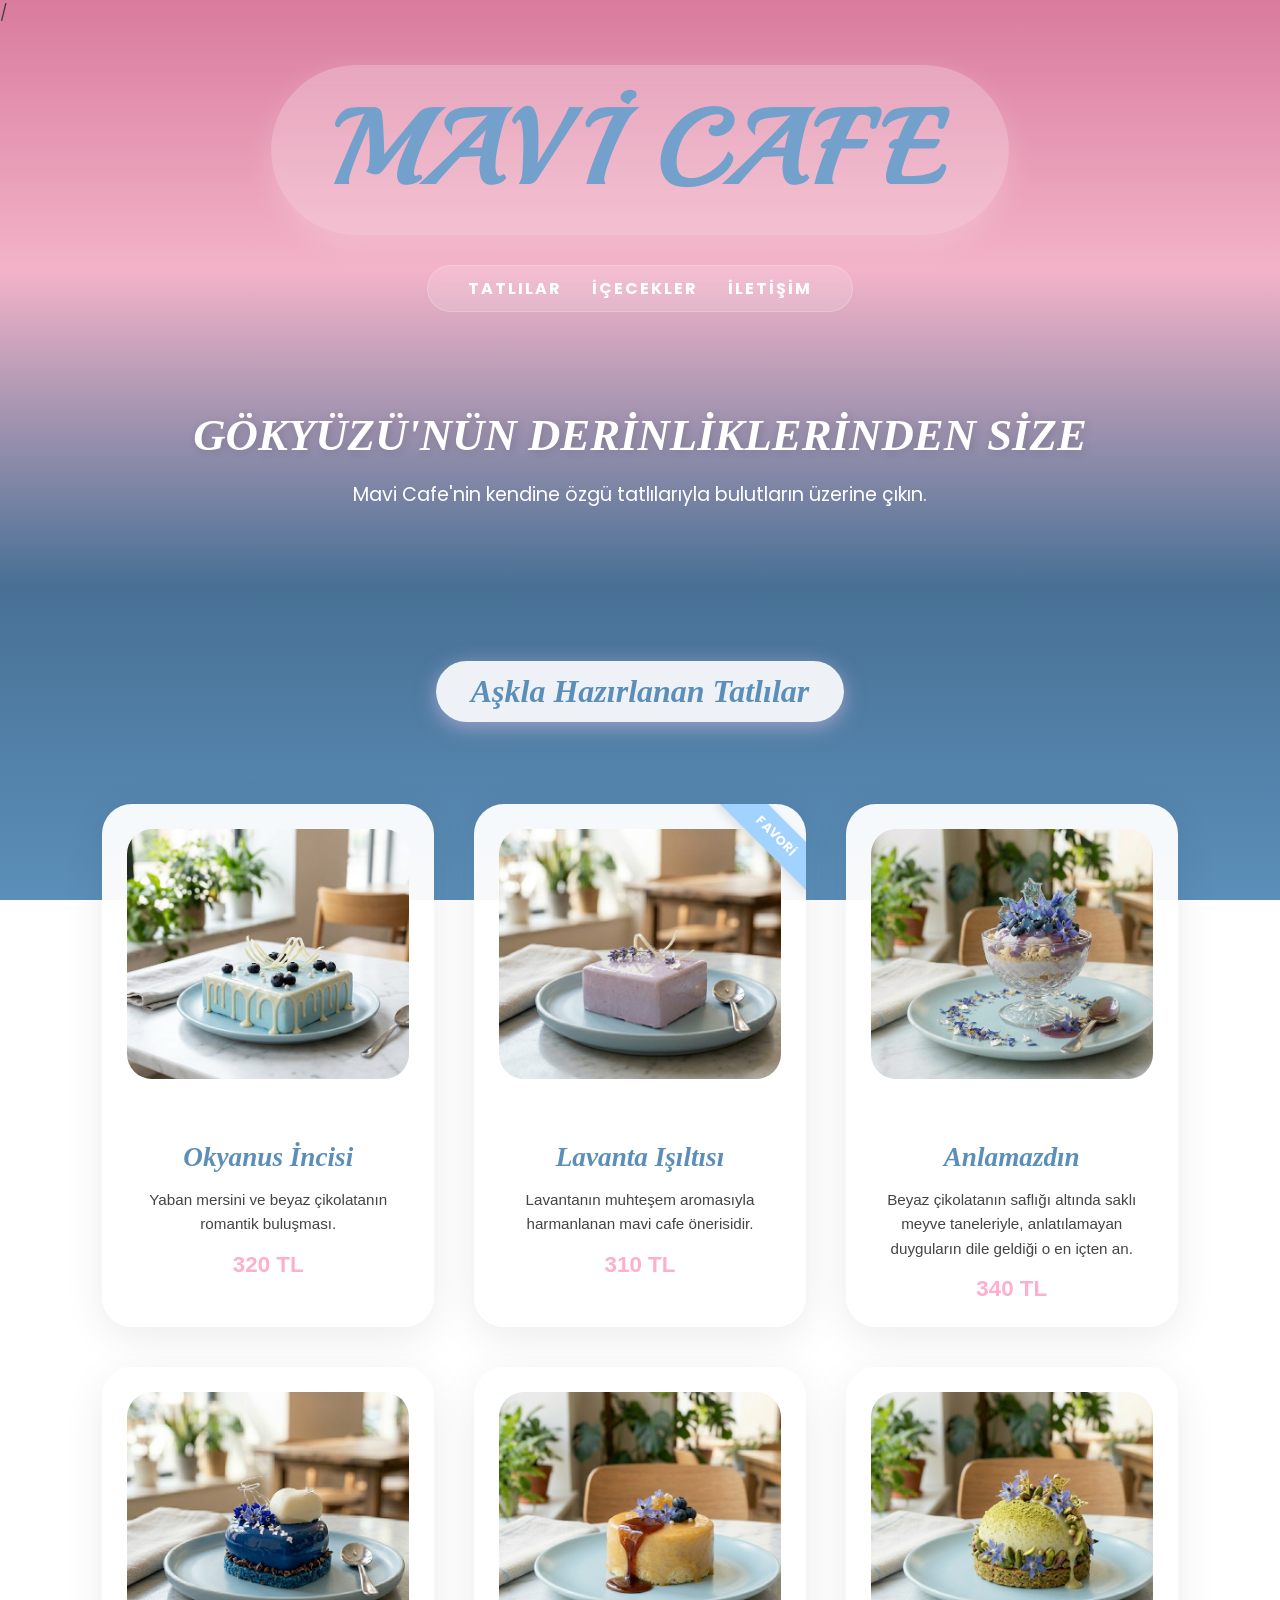
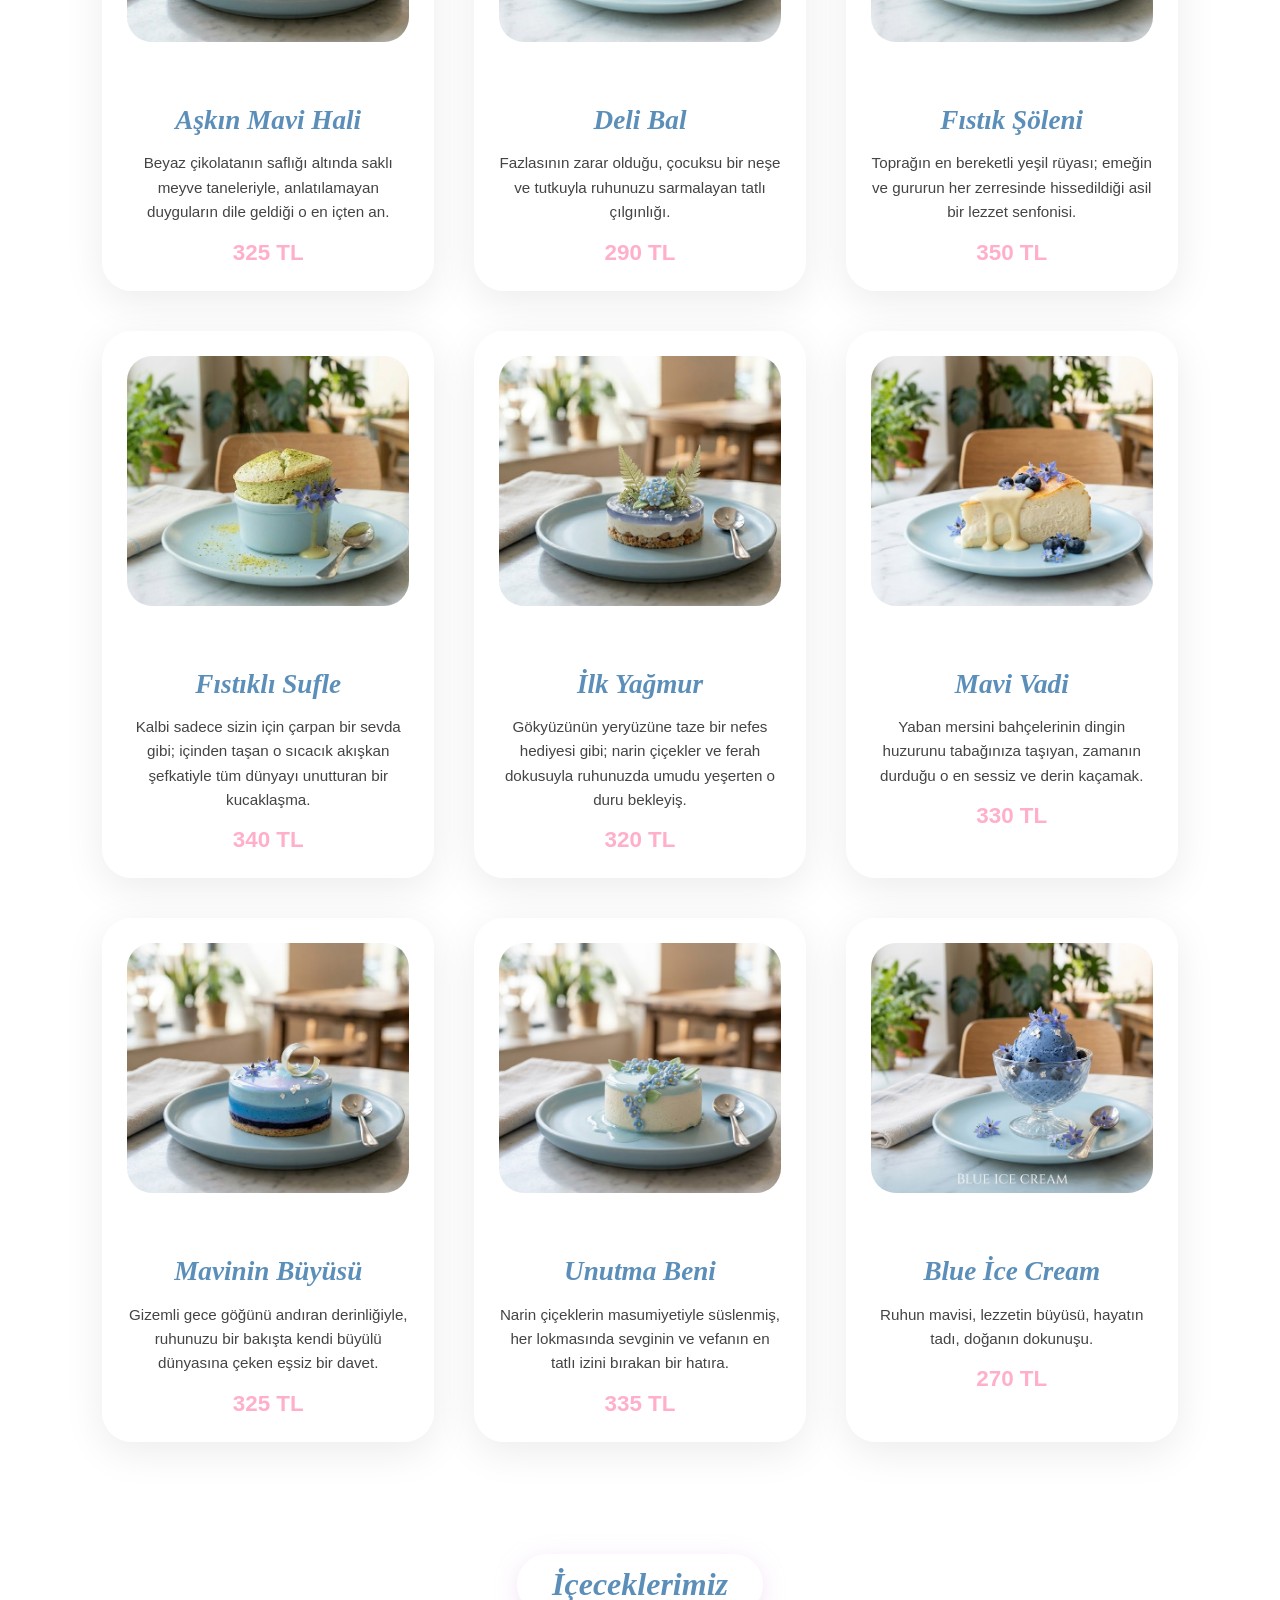
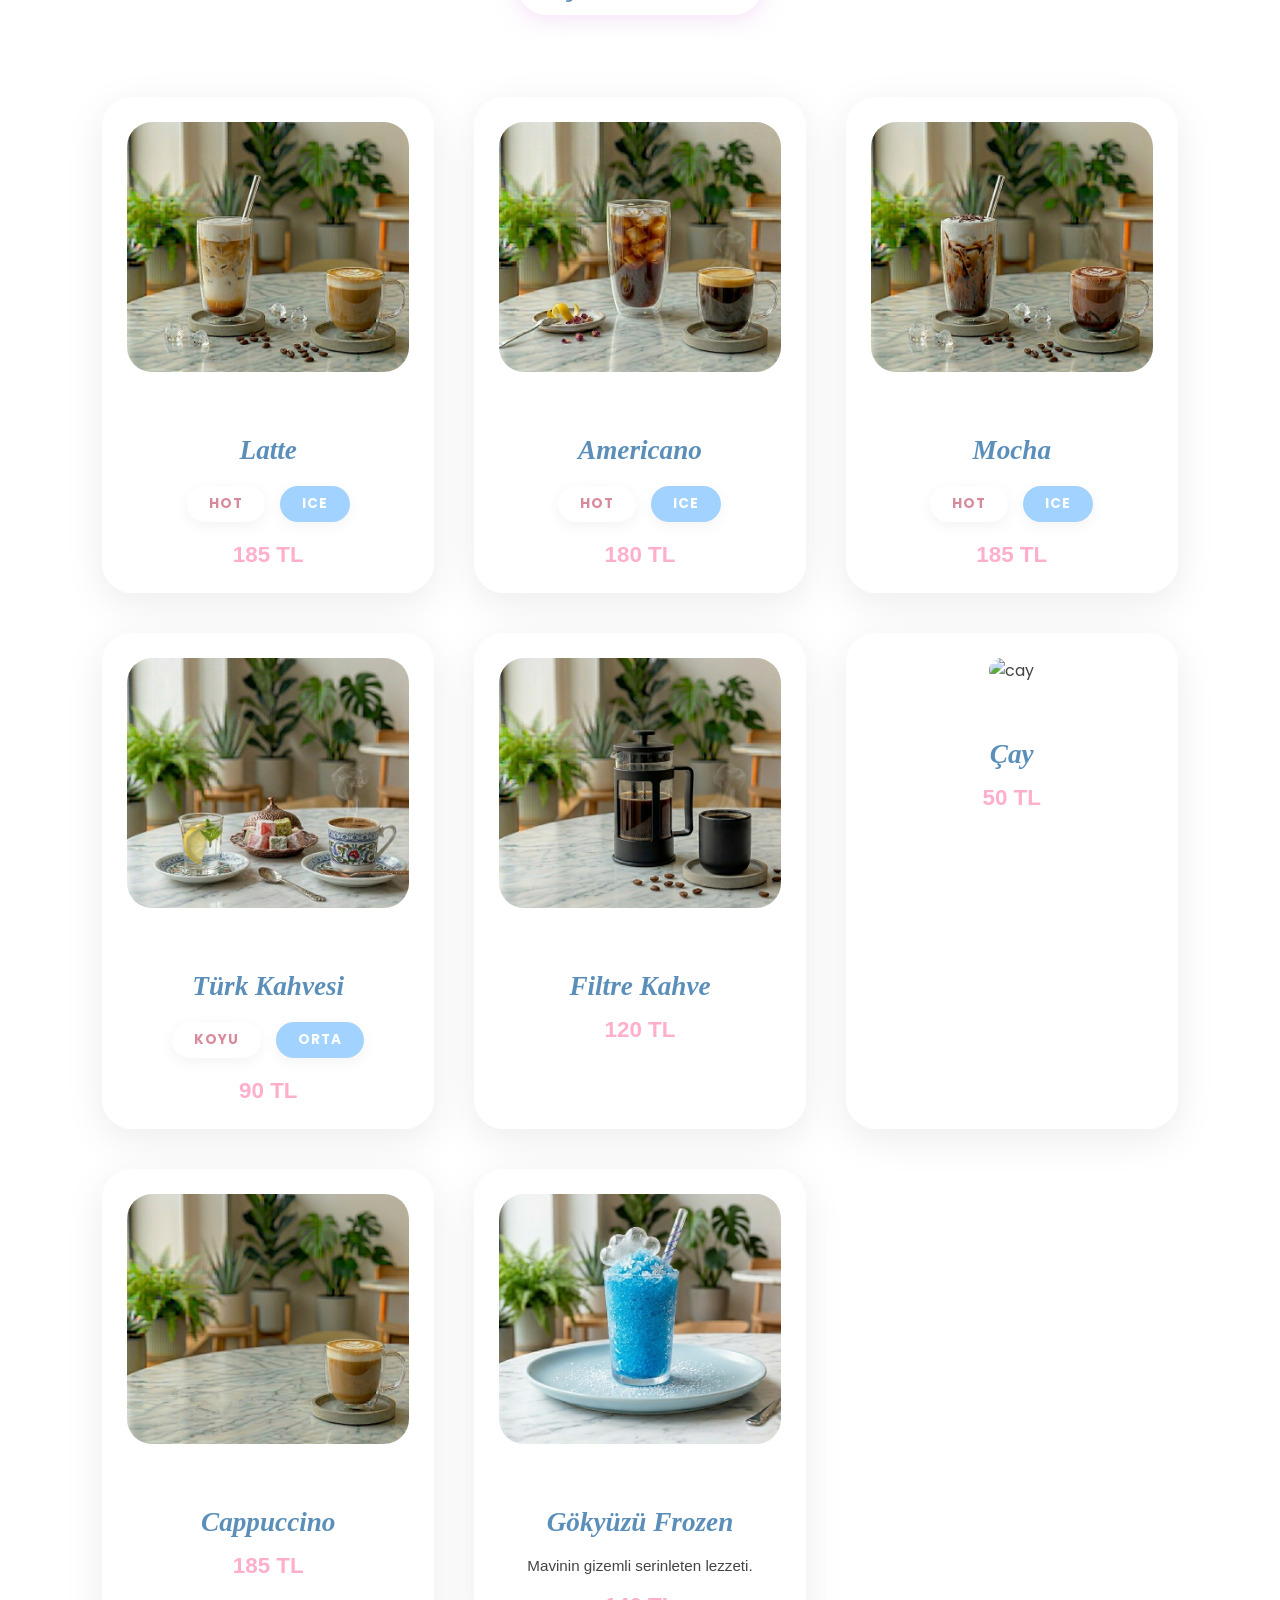
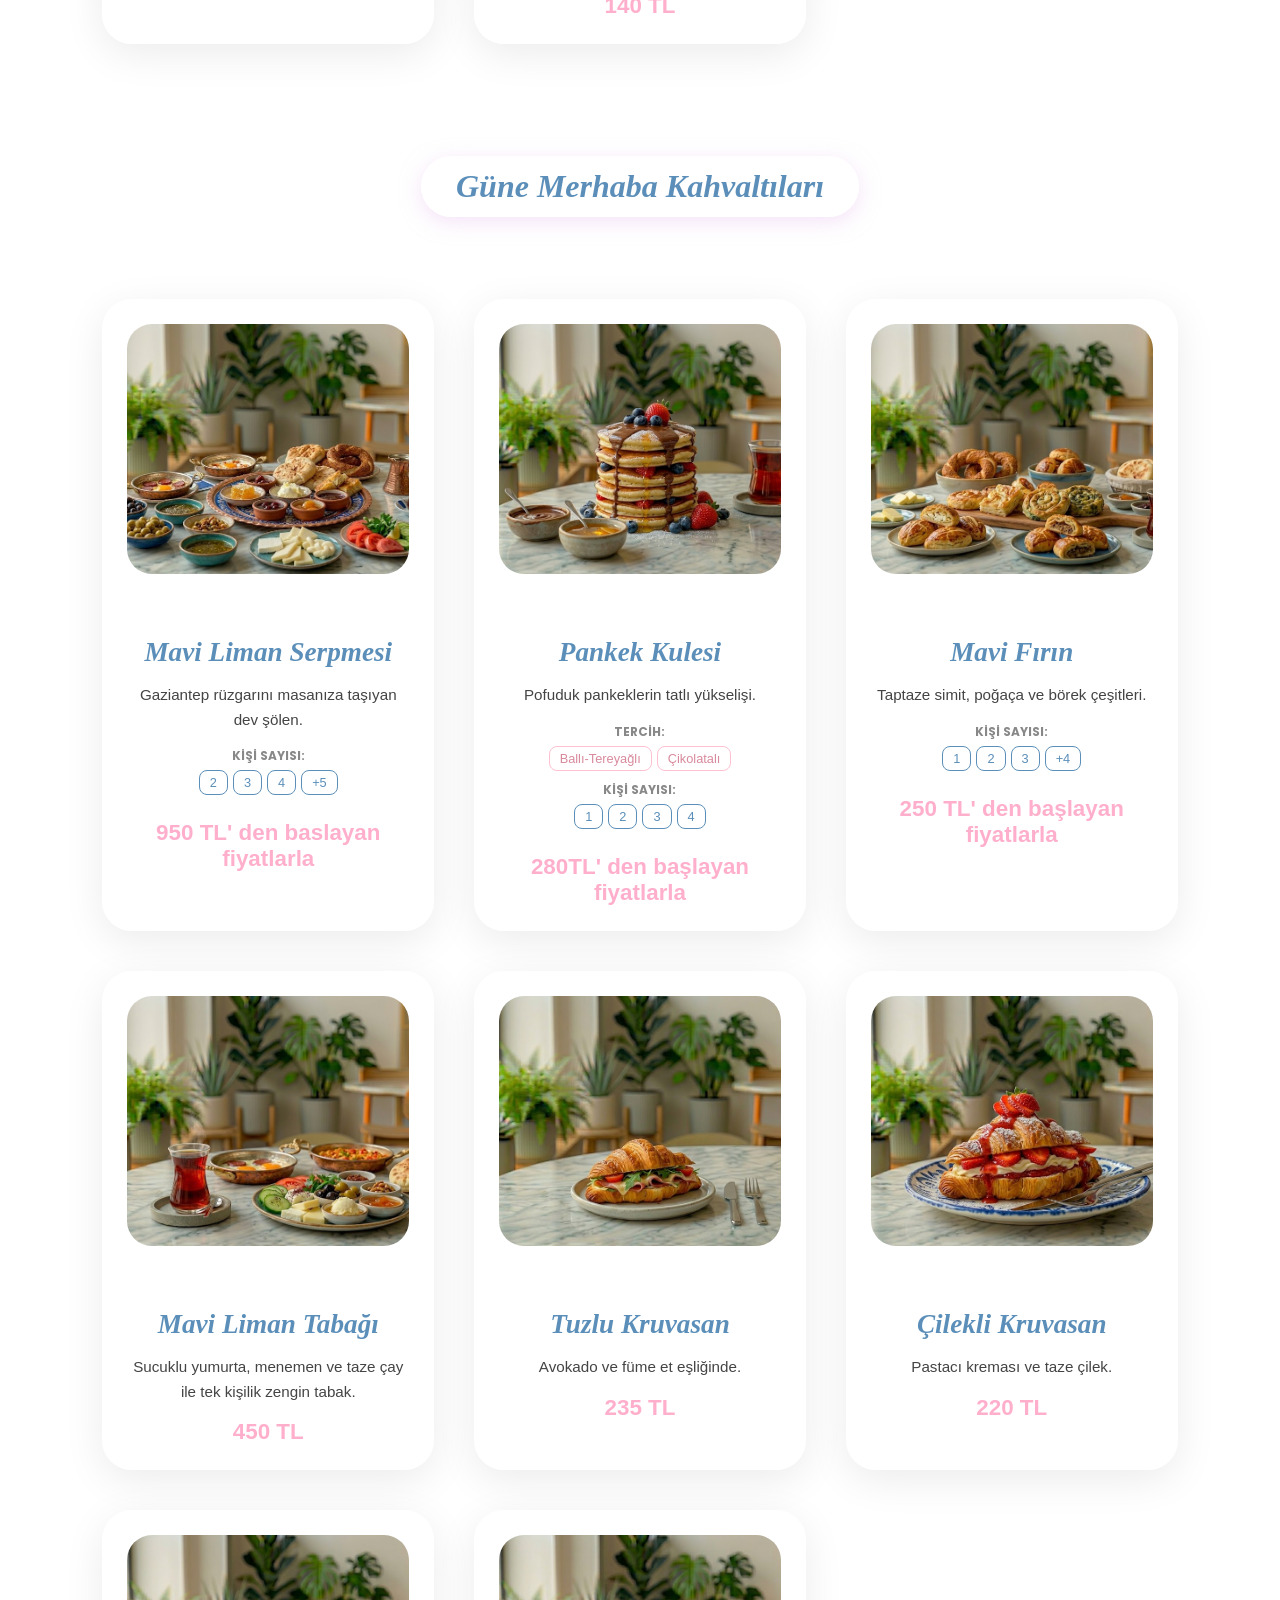
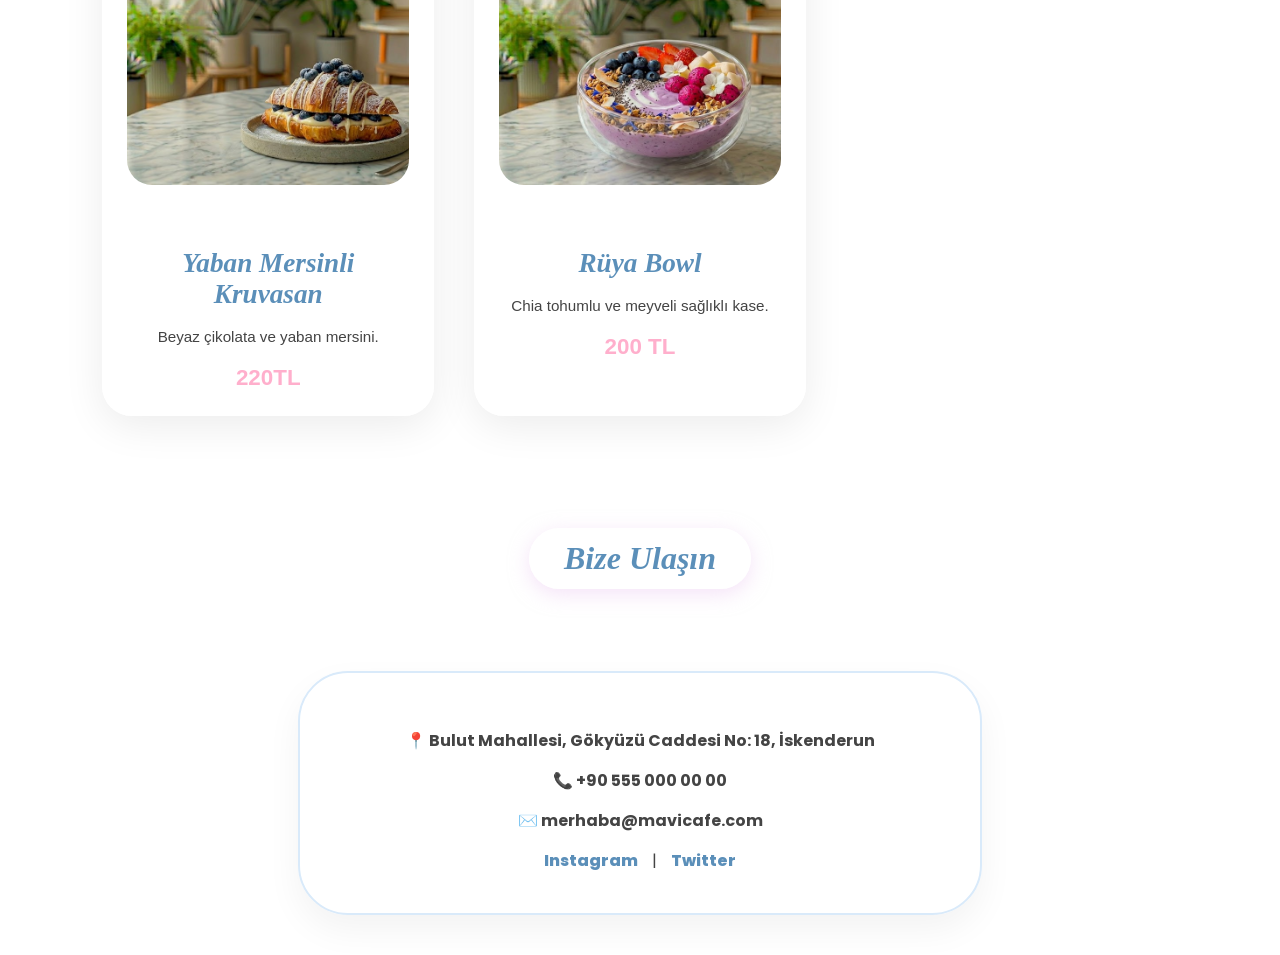
==== commit 69fd651c: "Update index.html" ====
--- a/index.html
+++ b/index.html
@@ -1,6 +1,5 @@
 <!DOCTYPE html>
-<html lang="tr">
-    
+<html lang="tr">/
 <head>
     <meta charset="UTF-8">
     <meta name="viewport" content="width=device-width, initial-scale=1.0">
@@ -33,7 +32,7 @@
         <div class="menu-grid">
             
             <div class="card">
-                <img src="resimler/tatlilar/okyanus incisi.jpg" alt="Okyanus İncisi" class="menu-resim">
+                <img src="tatlilar/okyanus incisi.jpg" alt="Okyanus İncisi" class="menu-resim">
                 <h4>Okyanus İncisi</h4>
                 <p>Yaban mersini ve beyaz çikolatanın romantik buluşması.</p>
                 <span class="price">320 TL</span>
@@ -43,77 +42,77 @@
     <!-- Favori Rozeti eklendi -->
     <span class="badge">Favori</span> 
     
-    <img src="resimler/tatlilar/lavanta isiltisi.jpg" alt="Lavanta Işıltısı" class="menu-resim">
+    <img src="tatlilar/lavanta isiltisi.jpg" alt="Lavanta Işıltısı" class="menu-resim">
     <h4>Lavanta Işıltısı</h4>
     <p>Lavantanın muhteşem aromasıyla harmanlanan mavi cafe önerisidir.</p>
     <span class="price">310 TL</span>
 </div>
 
             <div class="card">
-                <img src="resimler/tatlilar/anlamazdin.jpg" alt="anlamazdin" class="menu-resim">
+                <img src="tatlilar/anlamazdin.jpg" alt="anlamazdin" class="menu-resim">
                 <h4>Anlamazdın</h4>
                 <p>Beyaz çikolatanın saflığı altında saklı meyve taneleriyle, anlatılamayan duyguların dile geldiği o en içten an.</p>
                 <span class="price">340 TL</span>
             </div>
 
             <div class="card">
-                <img src="resimler/tatlilar/askin mavi hali.jpg" alt="askin mavi hali" class="menu-resim">
+                <img src="tatlilar/askin mavi hali.jpg" alt="askin mavi hali" class="menu-resim">
                 <h4>Aşkın Mavi Hali</h4>
                 <p>Beyaz çikolatanın saflığı altında saklı meyve taneleriyle, anlatılamayan duyguların dile geldiği o en içten an.</p>
                 <span class="price">325 TL</span>
             </div>
 
             <div class="card">
-                <img src="resimler/tatlilar/deli bal.jpg" alt="delibal" class="menu-resim">
+                <img src="tatlilar/deli bal.jpg" alt="delibal" class="menu-resim">
                 <h4>Deli Bal</h4>
                 <p>Fazlasının zarar olduğu, çocuksu bir neşe ve tutkuyla ruhunuzu sarmalayan tatlı çılgınlığı.</p>
                 <span class="price">290 TL</span>
             </div>
 
             <div class="card">
-                <img src="resimler/tatlilar/fistik soleni.jpg" alt="fistik soleni" class="menu-resim">
+                <img src="tatlilar/fistik soleni.jpg" alt="fistik soleni" class="menu-resim">
                 <h4>Fıstık Şöleni</h4>
                 <p>Toprağın en bereketli yeşil rüyası; emeğin ve gururun her zerresinde hissedildiği asil bir lezzet senfonisi.</p>
                 <span class="price">350 TL</span>
             </div>
 
             <div class="card">
-                <img src="resimler/tatlilar/fistikli sufle.jpg" alt="fistikli sufle" class="menu-resim">
+                <img src="tatlilar/fistikli sufle.jpg" alt="fistikli sufle" class="menu-resim">
                 <h4>Fıstıklı Sufle</h4>
                 <p>Kalbi sadece sizin için çarpan bir sevda gibi; içinden taşan o sıcacık akışkan şefkatiyle tüm dünyayı unutturan bir kucaklaşma.</p>
                 <span class="price">340 TL</span>
             </div>
 
             <div class="card">
-                <img src="resimler/tatlilar/ilk yagmur.jpg" alt="ilk yagmur" class="menu-resim">
+                <img src="tatlilar/ilk yagmur.jpg" alt="ilk yagmur" class="menu-resim">
                 <h4>İlk Yağmur</h4>
                 <p>Gökyüzünün yeryüzüne taze bir nefes hediyesi gibi; narin çiçekler ve ferah dokusuyla ruhunuzda umudu yeşerten o duru bekleyiş.</p>
                 <span class="price">320 TL</span>
             </div>
 
             <div class="card">
-                <img src="resimler/tatlilar/mavi vadi.jpg" alt="mavi vadi" class="menu-resim">
+                <img src="tatlilar/mavi vadi.jpg" alt="mavi vadi" class="menu-resim">
                 <h4>Mavi Vadi</h4>
                 <p>Yaban mersini bahçelerinin dingin huzurunu tabağınıza taşıyan, zamanın durduğu o en sessiz ve derin kaçamak.</p>
                 <span class="price">330 TL</span>
             </div>
 
             <div class="card">
-                <img src="resimler/tatlilar/mavinin buyusu.jpg" alt="mavinin buyusu" class="menu-resim">
+                <img src="tatlilar/mavinin buyusu.jpg" alt="mavinin buyusu" class="menu-resim">
                 <h4>Mavinin Büyüsü</h4>
                 <p>Gizemli gece göğünü andıran derinliğiyle, ruhunuzu bir bakışta kendi büyülü dünyasına çeken eşsiz bir davet.</p>
                 <span class="price">325 TL</span>
             </div>
 
             <div class="card">
-                <img src="resimler/tatlilar/unutma beni.jpg" alt="unutma beni" class="menu-resim">
+                <img src="tatlilar/unutma beni.jpg" alt="unutma beni" class="menu-resim">
                 <h4>Unutma Beni</h4>
                 <p>Narin çiçeklerin masumiyetiyle süslenmiş, her lokmasında sevginin ve vefanın en tatlı izini bırakan bir hatıra.</p>
                 <span class="price">335 TL</span>
             </div>
 
             <div class="card">
-                <img src="resimler/tatlilar/mavinin dondurması.jpg" alt="mavinin dondurması" class="menu-resim">
+                <img src="tatlilar/mavinin dondurması.jpg" alt="mavinin dondurması" class="menu-resim">
                 <h4>Blue İce Cream</h4>
                 <p>Ruhun mavisi, lezzetin büyüsü, hayatın tadı, doğanın dokunuşu.</p>
                 <span class="price">270 TL</span>
@@ -130,7 +129,7 @@
         <div class="menu-grid">
             
             <div class="card">
-                <img src="resimler/icecekler/latte.jpg" alt="latte" class="menu-resim">
+                <img src="icecekler/latte.jpg" alt="latte" class="menu-resim">
                 <h4>Latte</h4>
                 <div class="secenekler">
                     <button class="btn-hot">Hot</button>
@@ -140,7 +139,7 @@
             </div>
 
             <div class="card">
-                <img src="resimler/icecekler/americano.jpg" alt="Americano" class="menu-resim">
+                <img src="icecekler/americano.jpg" alt="Americano" class="menu-resim">
                 <h4>Americano</h4>
                 <div class="secenekler">
                     <button class="btn-hot">Hot</button>
@@ -150,7 +149,7 @@
             </div>
 
             <div class="card">
-                <img src="resimler/icecekler/mocha.jpg" alt="mocha" class="menu-resim">
+                <img src="icecekler/mocha.jpg" alt="mocha" class="menu-resim">
                 <h4>Mocha</h4>
                 <div class="secenekler">
                     <button class="btn-hot">Hot</button>
@@ -160,7 +159,7 @@
             </div>
 
             <div class="card">
-                <img src="resimler/icecekler/turk_kahvesi.jpg" alt="turk_kahvesi" class="menu-resim">
+                <img src="icecekler/turk_kahvesi.jpg" alt="turk_kahvesi" class="menu-resim">
                 <h4>Türk Kahvesi</h4>
                 <div class="secenekler">
                     <button class="btn-hot">koyu</button>
@@ -170,25 +169,25 @@
             </div>
 
             <div class="card">
-                <img src="resimler/icecekler/filtre_kahve.jpg" alt="filtre_kahve" class="menu-resim">
+                <img src="icecekler/filtre_kahve.jpg" alt="filtre_kahve" class="menu-resim">
                 <h4>Filtre Kahve</h4>
                 <span class="price">120 TL</span>
             </div>
 
              <div class="card">
-                <img src="resimler/icecekler/cay.jpg" alt="cay" class="menu-resim">
+                <img src="icecekler/cay.jpg" alt="cay" class="menu-resim">
                 <h4>Çay</h4>
                 <span class="price">50 TL</span>
             </div>
 
             <div class="card">
-                <img src="resimler/icecekler/cappuccino.jpg" alt="cappuccino" class="menu-resim">
+                <img src="icecekler/cappuccino.jpg" alt="cappuccino" class="menu-resim">
                 <h4>Cappuccino</h4>
                 <span class="price">185 TL</span>
             </div>
 
             <div class="card">
-                <img src="resimler/icecekler/gokyuzu_frozen.jpg" alt="gokyuzu_frozen" class="menu-resim">
+                <img src="icecekler/gokyuzu_frozen.jpg" alt="gokyuzu_frozen" class="menu-resim">
                 <h4>Gökyüzü Frozen</h4>
                 <p>Mavinin gizemli serinleten lezzeti.</p>
                 <span class="price">140 TL</span>
@@ -204,7 +203,7 @@
     
     <div class="menu-grid">
         <div class="card">
-            <img src="resimler/kahvalti/serpme.jpg" alt="Mavi Liman Serpmesi" class="menu-resim">
+            <img src="kahvalti/serpme.jpg" alt="Mavi Liman Serpmesi" class="menu-resim">
             <h4>Mavi Liman Serpmesi</h4>
             <p>Gaziantep rüzgarını masanıza taşıyan dev şölen.</p>
             <div class="secenekler-grup">
@@ -220,7 +219,7 @@
         </div>
 
         <div class="card">
-            <img src="resimler/kahvalti/pankek.jpg" alt="Pankek Kulesi" class="menu-resim">
+            <img src="kahvalti/pankek.jpg" alt="Pankek Kulesi" class="menu-resim">
             <h4>Pankek Kulesi</h4>
             <p>Pofuduk pankeklerin tatlı yükselişi.</p>
             <div class="secenekler-grup">
@@ -241,7 +240,7 @@
         </div>
 
         <div class="card">
-            <img src="resimler/kahvalti/firin.jpg" alt="Mavi Fırın" class="menu-resim">
+            <img src="kahvalti/firin.jpg" alt="Mavi Fırın" class="menu-resim">
             <h4>Mavi Fırın</h4>
             <p>Taptaze simit, poğaça ve börek çeşitleri.</p>
             <div class="secenekler-grup">
@@ -258,35 +257,35 @@
 
         
         <div class="card">
-            <img src="resimler/kahvalti/limantabak.jpg" alt="Mavi Liman Tabağı" class="menu-resim">
+            <img src="kahvalti/limantabak.jpg" alt="Mavi Liman Tabağı" class="menu-resim">
             <h4>Mavi Liman Tabağı</h4>
             <p>Sucuklu yumurta, menemen ve taze çay ile tek kişilik zengin tabak.</p>
             <span class="price">450 TL</span>
         </div>
         
         <div class="card">
-            <img src="resimler/kahvalti/tuzlukruvasan.jpg" alt="Tuzlu" class="menu-resim">
+            <img src="kahvalti/tuzlukruvasan.jpg" alt="Tuzlu" class="menu-resim">
             <h4>Tuzlu Kruvasan</h4>
             <p>Avokado ve füme et eşliğinde.</p>
             <span class="price">235 TL</span>
         </div>
 
         <div class="card">
-            <img src="resimler/kahvalti/cileklikruvasan.jpg" alt="Çilekli" class="menu-resim">
+            <img src="kahvalti/cileklikruvasan.jpg" alt="Çilekli" class="menu-resim">
             <h4>Çilekli Kruvasan</h4>
             <p>Pastacı kreması ve taze çilek.</p>
             <span class="price">220 TL</span>
         </div>
 
         <div class="card">
-            <img src="resimler/kahvalti/yabanmersinlikruvasan.jpg" alt="Yaban Mersinli" class="menu-resim">
+            <img src="kahvalti/yabanmersinlikruvasan.jpg" alt="Yaban Mersinli" class="menu-resim">
             <h4>Yaban Mersinli Kruvasan</h4>
             <p>Beyaz çikolata ve yaban mersini.</p>
             <span class="price">220TL</span>
         </div>
 
         <div class="card">
-            <img src="resimler/kahvalti/bowl.jpg" alt="Rüya Bowl" class="menu-resim">
+            <img src="kahvalti/bowl.jpg" alt="Rüya Bowl" class="menu-resim">
             <h4>Rüya Bowl</h4>
             <p>Chia tohumlu ve meyveli sağlıklı kase.</p>
             <span class="price">200 TL</span>
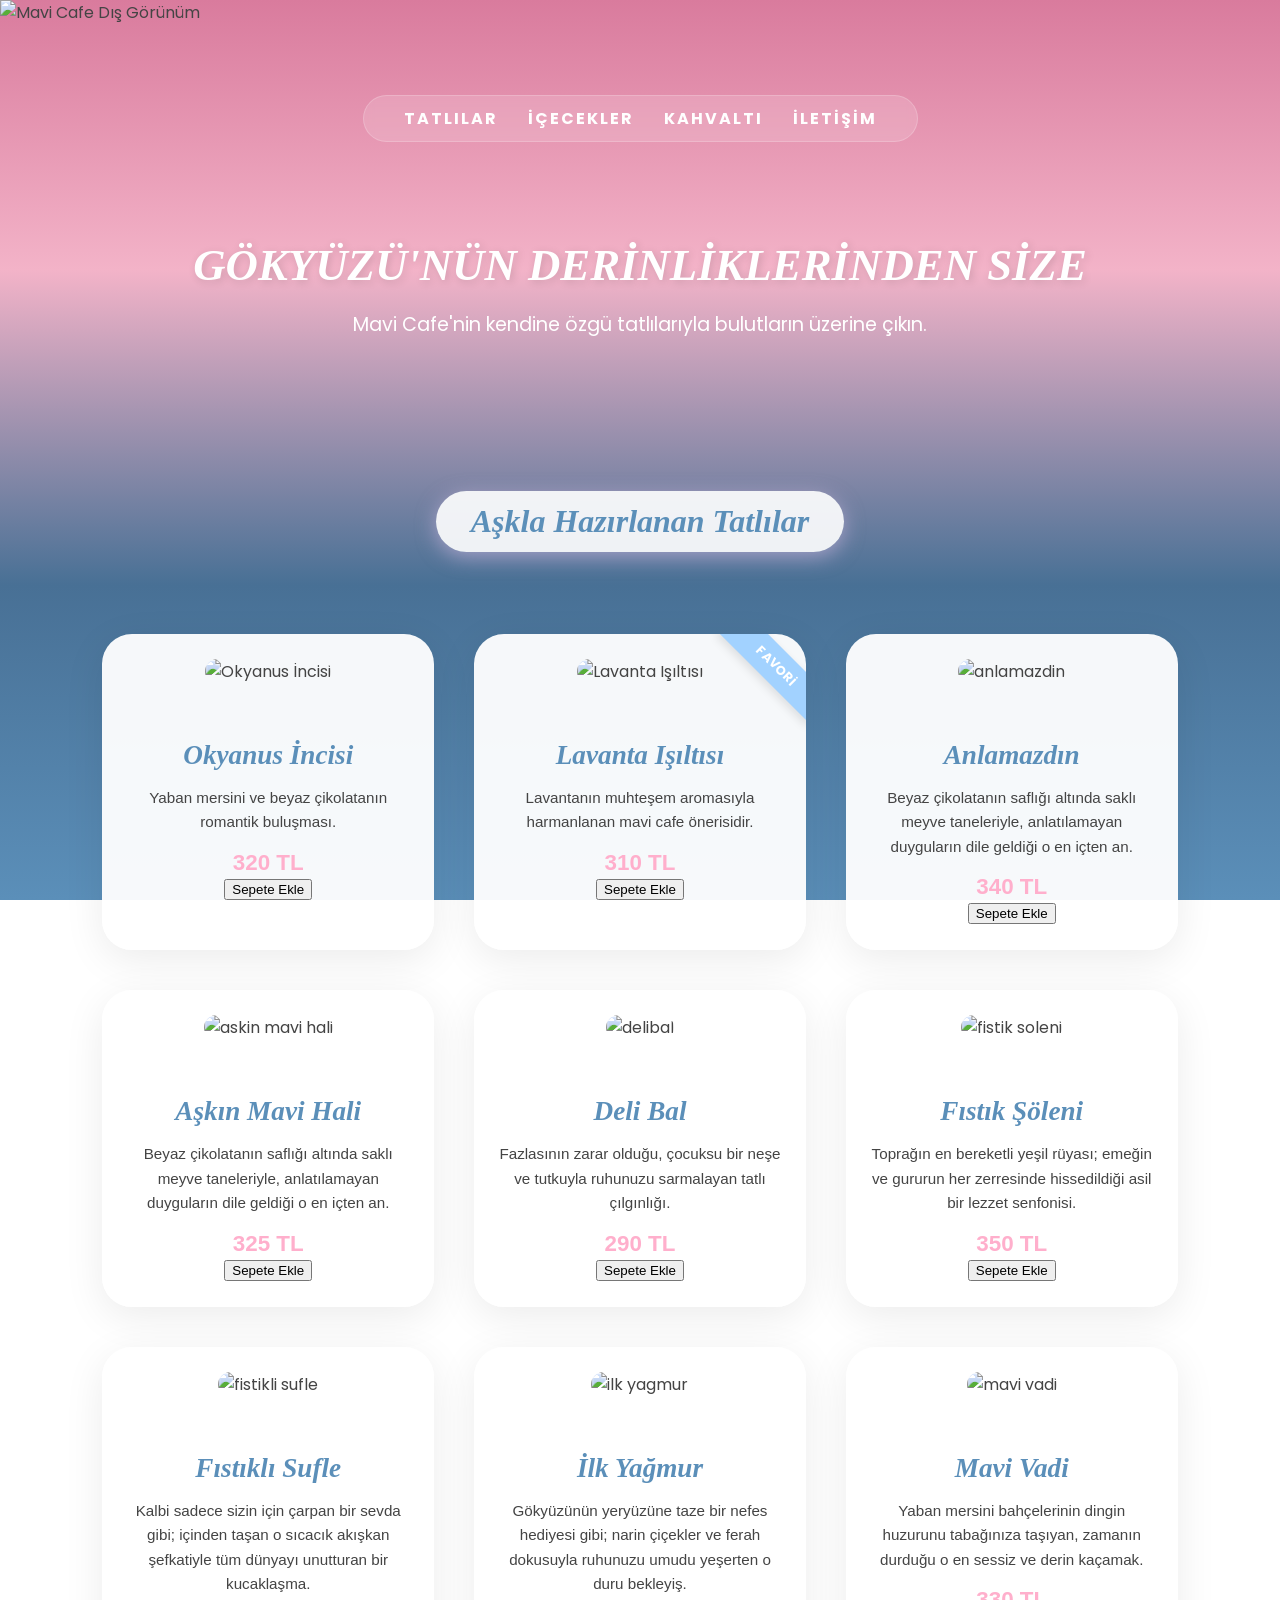
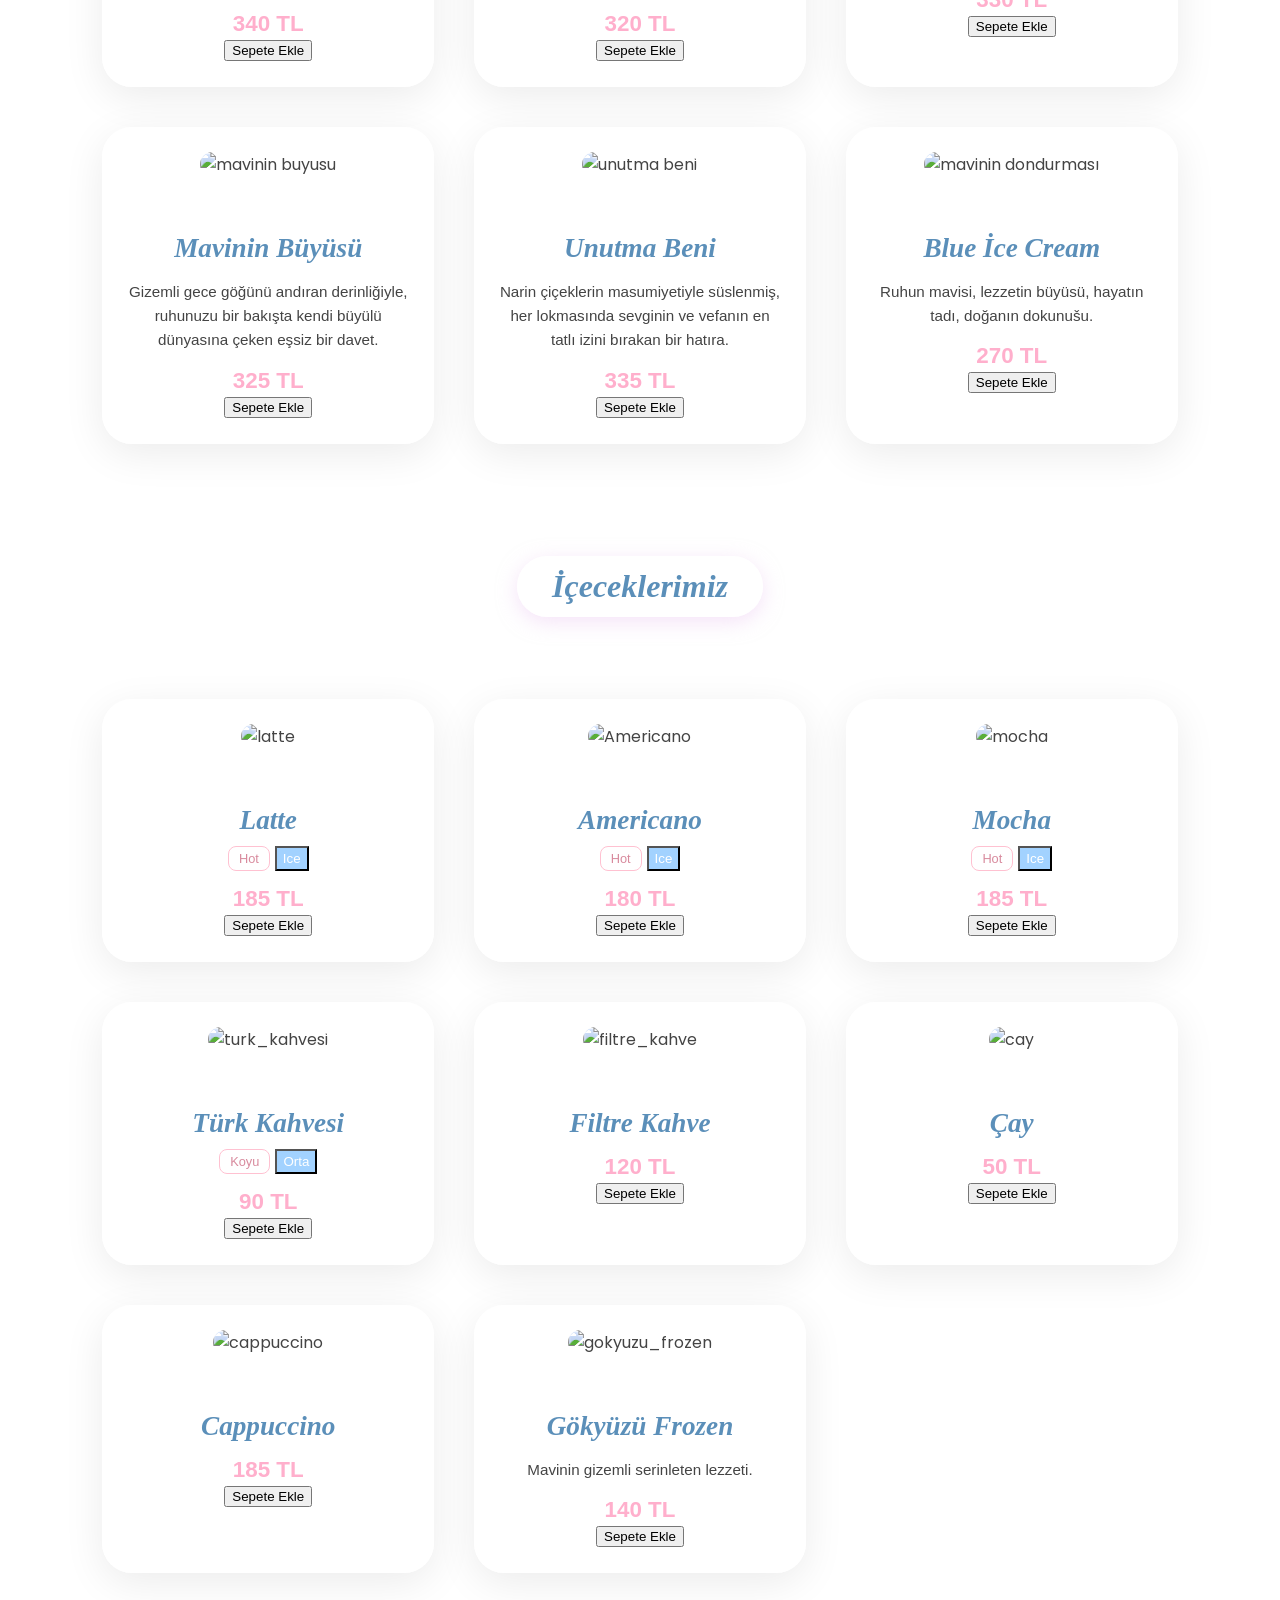
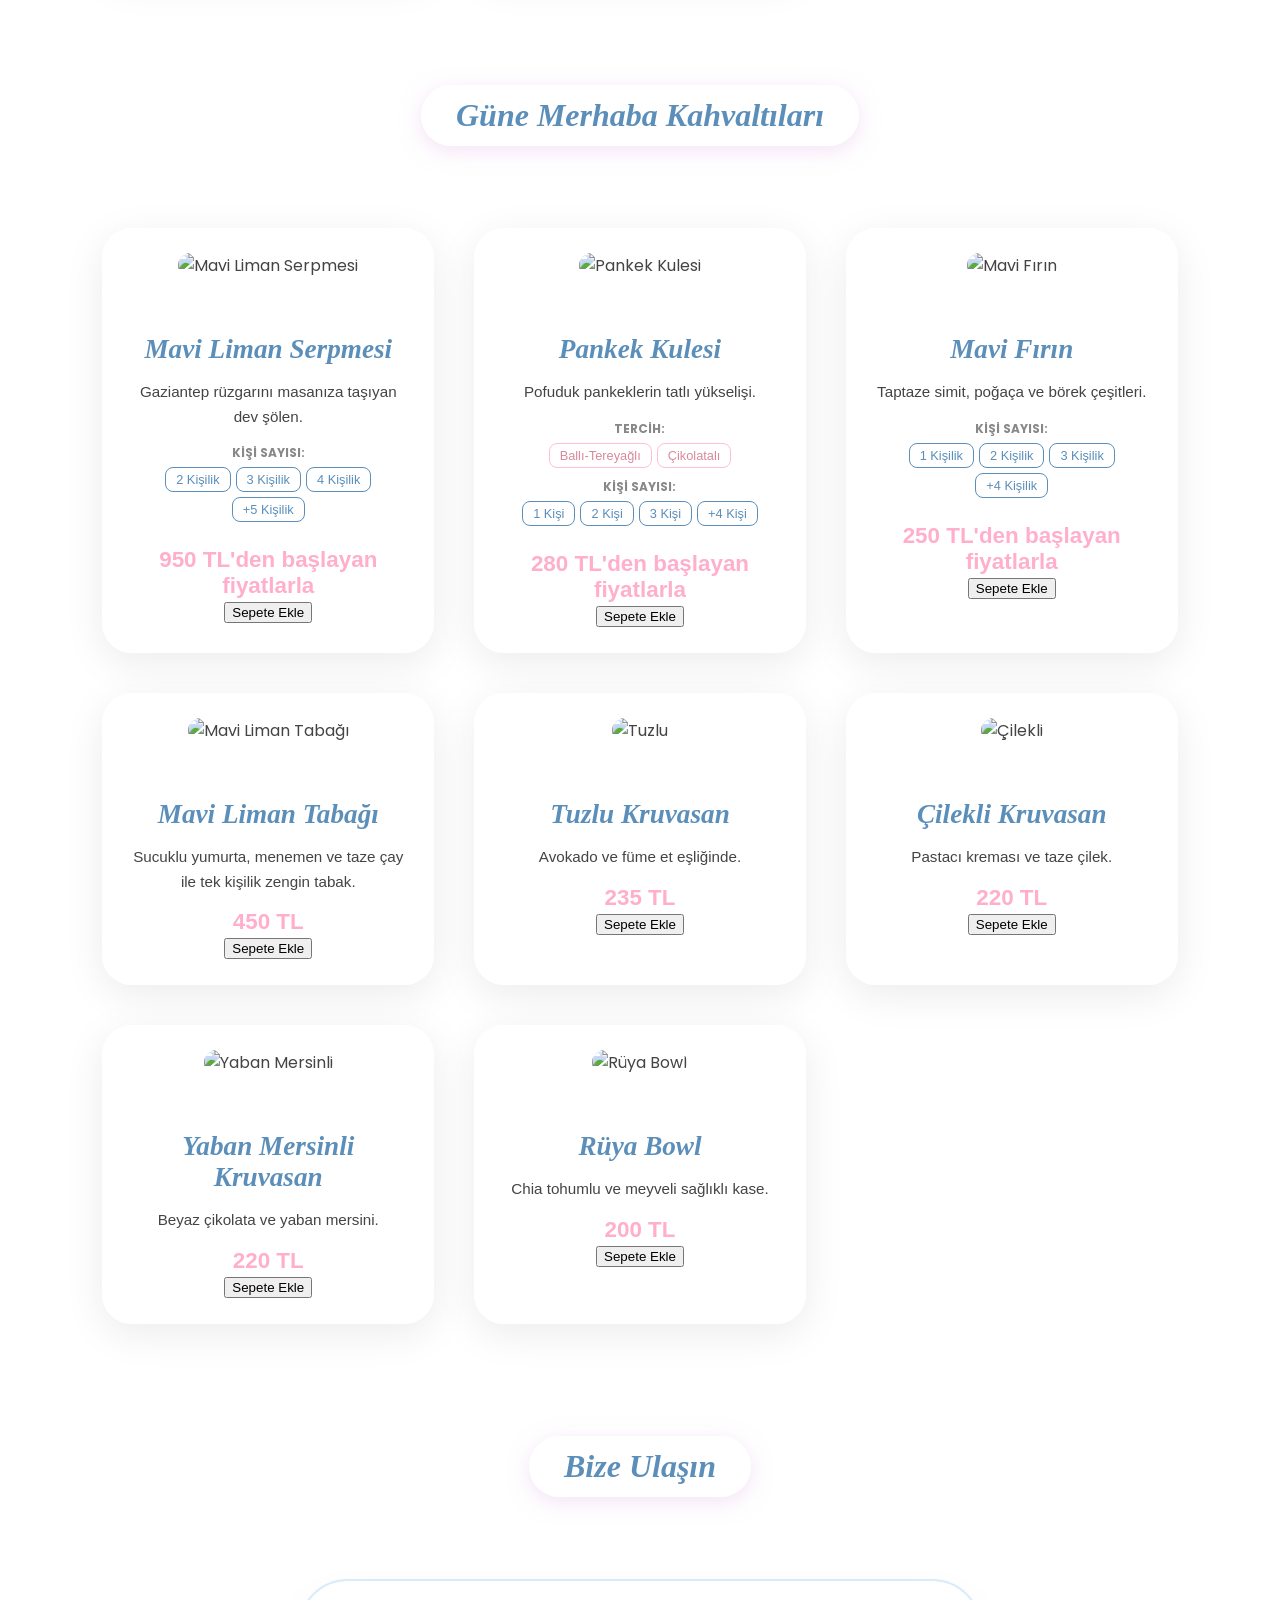
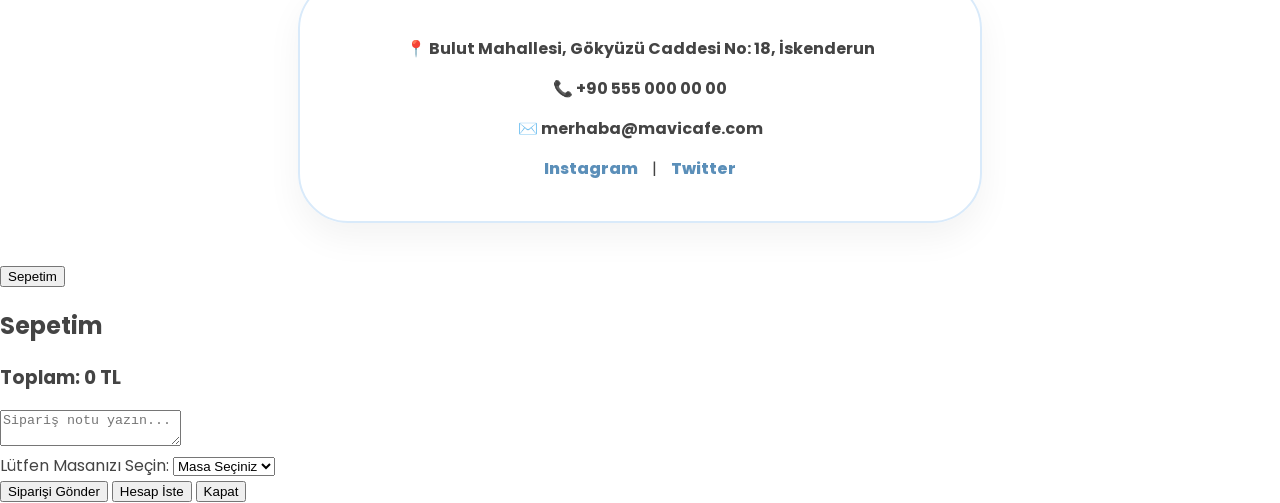
==== commit 0739642a: "index.html" ====
--- a/index.html
+++ b/index.html
@@ -1,314 +1,559 @@
 <!DOCTYPE html>
-<html lang="tr">/
+<html lang="tr">
 <head>
     <meta charset="UTF-8">
     <meta name="viewport" content="width=device-width, initial-scale=1.0">
     <title>Mavi Cafe | Bir Yudum Aşk</title>
     <link rel="stylesheet" href="style.css">
-    <!-- Fontlar -->
-    <link href="https://fonts.googleapis.com/css2?family=Playball&family=quikstand:ital,wght@1,600&family=Poppins:wght@400;700&display=swap" rel="stylesheet">
+    <link href="https://fonts.googleapis.com/css2?family=Playball&family=Quicksand:wght@600&family=Poppins:wght@400;700&display=swap" rel="stylesheet">
 </head>
 <body>
 
+    <div class="hero-foto-alan">
+        <img src="resimler/discafe.jpg" alt="Mavi Cafe Dış Görünüm" class="tam-ekran-foto">
+    </div>
+
     <header>
-        <h1 class="logo">Mavi Cafe</h1>
         <nav>
             <a href="#tatlilar">Tatlılar</a>
             <a href="#icecekler">İçecekler</a>
+            <a href="#kahvalti">Kahvaltı</a>
             <a href="#iletisim">İletişim</a>
         </nav>
     </header>
 
-   <section class="hero">
-    <h2>GÖKYÜZÜ'NÜN DERİNLİKLERİNDEN SİZE</h2>
-    <p class="slogan-alt">Mavi Cafe'nin kendine özgü tatlılarıyla bulutların üzerine çıkın.</p>
-</section>
-
-    <!-- TATLILAR BÖLÜMÜ -->
+    <section class="hero">
+        <h2 id="adminKapisi">GÖKYÜZÜ'NÜN DERİNLİKLERİNDEN SİZE</h2>
+        <p class="slogan-alt">Mavi Cafe'nin kendine özgü tatlılarıyla bulutların üzerine çıkın.</p>
+    </section>
+
     <section id="tatlilar" class="container">
         <div class="category-header">
             <h3 class="section-title">Aşkla Hazırlanan Tatlılar</h3>
         </div>
         <div class="menu-grid">
-            
-            <div class="card">
-                <img src="tatlilar/okyanus incisi.jpg" alt="Okyanus İncisi" class="menu-resim">
+            <div class="card">
+                <img src="resimler/tatlilar/okyanus incisi.jpg" alt="Okyanus İncisi" class="menu-resim">
                 <h4>Okyanus İncisi</h4>
                 <p>Yaban mersini ve beyaz çikolatanın romantik buluşması.</p>
                 <span class="price">320 TL</span>
-            </div>
-
-            <div class="card">
-    <!-- Favori Rozeti eklendi -->
-    <span class="badge">Favori</span> 
-    
-    <img src="tatlilar/lavanta isiltisi.jpg" alt="Lavanta Işıltısı" class="menu-resim">
-    <h4>Lavanta Işıltısı</h4>
-    <p>Lavantanın muhteşem aromasıyla harmanlanan mavi cafe önerisidir.</p>
-    <span class="price">310 TL</span>
-</div>
-
-            <div class="card">
-                <img src="tatlilar/anlamazdin.jpg" alt="anlamazdin" class="menu-resim">
+                <button class="sepete-ekle" onclick="sepeteEkle('Okyanus İncisi', 320, this)">Sepete Ekle</button>
+            </div>
+
+            <div class="card">
+                <span class="badge">Favori</span> 
+                <img src="resimler/tatlilar/lavanta isiltisi.jpg" alt="Lavanta Işıltısı" class="menu-resim">
+                <h4>Lavanta Işıltısı</h4>
+                <p>Lavantanın muhteşem aromasıyla harmanlanan mavi cafe önerisidir.</p>
+                <span class="price">310 TL</span>
+                <button class="sepete-ekle" onclick="sepeteEkle('Lavanta Işıltısı', 310, this)">Sepete Ekle</button>
+            </div>
+
+            <div class="card">
+                <img src="resimler/tatlilar/anlamazdin.jpg" alt="anlamazdin" class="menu-resim">
                 <h4>Anlamazdın</h4>
                 <p>Beyaz çikolatanın saflığı altında saklı meyve taneleriyle, anlatılamayan duyguların dile geldiği o en içten an.</p>
                 <span class="price">340 TL</span>
-            </div>
-
-            <div class="card">
-                <img src="tatlilar/askin mavi hali.jpg" alt="askin mavi hali" class="menu-resim">
+                <button class="sepete-ekle" onclick="sepeteEkle('Anlamazdın', 340, this)">Sepete Ekle</button>
+            </div>
+
+            <div class="card">
+                <img src="resimler/tatlilar/askin mavi hali.jpg" alt="askin mavi hali" class="menu-resim">
                 <h4>Aşkın Mavi Hali</h4>
                 <p>Beyaz çikolatanın saflığı altında saklı meyve taneleriyle, anlatılamayan duyguların dile geldiği o en içten an.</p>
                 <span class="price">325 TL</span>
-            </div>
-
-            <div class="card">
-                <img src="tatlilar/deli bal.jpg" alt="delibal" class="menu-resim">
+                <button class="sepete-ekle" onclick="sepeteEkle('Aşkın Mavi Hali', 325, this)">Sepete Ekle</button>
+            </div>
+
+            <div class="card">
+                <img src="resimler/tatlilar/deli bal.jpg" alt="delibal" class="menu-resim">
                 <h4>Deli Bal</h4>
                 <p>Fazlasının zarar olduğu, çocuksu bir neşe ve tutkuyla ruhunuzu sarmalayan tatlı çılgınlığı.</p>
                 <span class="price">290 TL</span>
-            </div>
-
-            <div class="card">
-                <img src="tatlilar/fistik soleni.jpg" alt="fistik soleni" class="menu-resim">
+                <button class="sepete-ekle" onclick="sepeteEkle('Deli Bal', 290, this)">Sepete Ekle</button>
+            </div>
+
+            <div class="card">
+                <img src="resimler/tatlilar/fistik soleni.jpg" alt="fistik soleni" class="menu-resim">
                 <h4>Fıstık Şöleni</h4>
                 <p>Toprağın en bereketli yeşil rüyası; emeğin ve gururun her zerresinde hissedildiği asil bir lezzet senfonisi.</p>
                 <span class="price">350 TL</span>
-            </div>
-
-            <div class="card">
-                <img src="tatlilar/fistikli sufle.jpg" alt="fistikli sufle" class="menu-resim">
+                <button class="sepete-ekle" onclick="sepeteEkle('Fıstık Şöleni', 350, this)">Sepete Ekle</button>
+            </div>
+
+            <div class="card">
+                <img src="resimler/tatlilar/fistikli sufle.jpg" alt="fistikli sufle" class="menu-resim">
                 <h4>Fıstıklı Sufle</h4>
                 <p>Kalbi sadece sizin için çarpan bir sevda gibi; içinden taşan o sıcacık akışkan şefkatiyle tüm dünyayı unutturan bir kucaklaşma.</p>
                 <span class="price">340 TL</span>
-            </div>
-
-            <div class="card">
-                <img src="tatlilar/ilk yagmur.jpg" alt="ilk yagmur" class="menu-resim">
+                <button class="sepete-ekle" onclick="sepeteEkle('Fıstıklı Sufle', 340, this)">Sepete Ekle</button>
+            </div>
+
+            <div class="card">
+                <img src="resimler/tatlilar/ilk yagmur.jpg" alt="ilk yagmur" class="menu-resim">
                 <h4>İlk Yağmur</h4>
-                <p>Gökyüzünün yeryüzüne taze bir nefes hediyesi gibi; narin çiçekler ve ferah dokusuyla ruhunuzda umudu yeşerten o duru bekleyiş.</p>
+                <p>Gökyüzünün yeryüzüne taze bir nefes hediyesi gibi; narin çiçekler ve ferah dokusuyla ruhunuzu umudu yeşerten o duru bekleyiş.</p>
                 <span class="price">320 TL</span>
-            </div>
-
-            <div class="card">
-                <img src="tatlilar/mavi vadi.jpg" alt="mavi vadi" class="menu-resim">
+                <button class="sepete-ekle" onclick="sepeteEkle('İlk Yağmur', 320, this)">Sepete Ekle</button>
+            </div>
+
+            <div class="card">
+                <img src="resimler/tatlilar/mavi vadi.jpg" alt="mavi vadi" class="menu-resim">
                 <h4>Mavi Vadi</h4>
                 <p>Yaban mersini bahçelerinin dingin huzurunu tabağınıza taşıyan, zamanın durduğu o en sessiz ve derin kaçamak.</p>
                 <span class="price">330 TL</span>
-            </div>
-
-            <div class="card">
-                <img src="tatlilar/mavinin buyusu.jpg" alt="mavinin buyusu" class="menu-resim">
+                <button class="sepete-ekle" onclick="sepeteEkle('Mavi Vadi', 330, this)">Sepete Ekle</button>
+            </div>
+
+            <div class="card">
+                <img src="resimler/tatlilar/mavinin buyusu.jpg" alt="mavinin buyusu" class="menu-resim">
                 <h4>Mavinin Büyüsü</h4>
                 <p>Gizemli gece göğünü andıran derinliğiyle, ruhunuzu bir bakışta kendi büyülü dünyasına çeken eşsiz bir davet.</p>
                 <span class="price">325 TL</span>
-            </div>
-
-            <div class="card">
-                <img src="tatlilar/unutma beni.jpg" alt="unutma beni" class="menu-resim">
+                <button class="sepete-ekle" onclick="sepeteEkle('Mavinin Büyüsü', 325, this)">Sepete Ekle</button>
+            </div>
+
+            <div class="card">
+                <img src="resimler/tatlilar/unutma beni.jpg" alt="unutma beni" class="menu-resim">
                 <h4>Unutma Beni</h4>
                 <p>Narin çiçeklerin masumiyetiyle süslenmiş, her lokmasında sevginin ve vefanın en tatlı izini bırakan bir hatıra.</p>
                 <span class="price">335 TL</span>
-            </div>
-
-            <div class="card">
-                <img src="tatlilar/mavinin dondurması.jpg" alt="mavinin dondurması" class="menu-resim">
+                <button class="sepete-ekle" onclick="sepeteEkle('Unutma Beni', 335, this)">Sepete Ekle</button>
+            </div>
+
+            <div class="card">
+                <img src="resimler/tatlilar/mavinin dondurması.jpg" alt="mavinin dondurması" class="menu-resim">
                 <h4>Blue İce Cream</h4>
-                <p>Ruhun mavisi, lezzetin büyüsü, hayatın tadı, doğanın dokunuşu.</p>
+                <p>Ruhun mavisi, lezzetin büyüsü, hayatın tadı, doğanın dokunušu.</p>
                 <span class="price">270 TL</span>
-            </div>
-
+                <button class="sepete-ekle" onclick="sepeteEkle('Blue Ice Cream', 270, this)">Sepete Ekle</button>
+            </div>
         </div>
     </section>
 
-    <!-- İÇECEKLER BÖLÜMÜ -->
     <section id="icecekler" class="container">
         <div class="category-header">
             <h3 class="section-title">İçeceklerimiz</h3>
         </div>
         <div class="menu-grid">
-            
-            <div class="card">
-                <img src="icecekler/latte.jpg" alt="latte" class="menu-resim">
+            <div class="card">
+                <img src="resimler/icecekler/latte.jpg" alt="latte" class="menu-resim">
                 <h4>Latte</h4>
-                <div class="secenekler">
-                    <button class="btn-hot">Hot</button>
-                    <button class="btn-ice">Ice</button>
+                <div class="secenek-butonlari">
+                    <button type="button" class="btn-hot" onclick="secimYap(this)">Hot</button>
+                    <button type="button" class="btn-ice" onclick="secimYap(this)">Ice</button>
                 </div>
                 <span class="price">185 TL</span>
-            </div>
-
-            <div class="card">
-                <img src="icecekler/americano.jpg" alt="Americano" class="menu-resim">
+                <button class="sepete-ekle" onclick="sepeteEkle('Latte', 185, this)">Sepete Ekle</button>
+            </div>
+
+            <div class="card">
+                <img src="resimler/icecekler/americano.jpg" alt="Americano" class="menu-resim">
                 <h4>Americano</h4>
-                <div class="secenekler">
-                    <button class="btn-hot">Hot</button>
-                    <button class="btn-ice">Ice</button>
+                <div class="secenek-butonlari">
+                    <button type="button" class="btn-hot" onclick="secimYap(this)">Hot</button>
+                    <button type="button" class="btn-ice" onclick="secimYap(this)">Ice</button>
                 </div>
                 <span class="price">180 TL</span>
-            </div>
-
-            <div class="card">
-                <img src="icecekler/mocha.jpg" alt="mocha" class="menu-resim">
+                <button class="sepete-ekle" onclick="sepeteEkle('Americano', 180, this)">Sepete Ekle</button>
+            </div>
+
+            <div class="card">
+                <img src="resimler/icecekler/mocha.jpg" alt="mocha" class="menu-resim">
                 <h4>Mocha</h4>
-                <div class="secenekler">
-                    <button class="btn-hot">Hot</button>
-                    <button class="btn-ice">Ice</button>
+                <div class="secenek-butonlari">
+                    <button type="button" class="btn-hot" onclick="secimYap(this)">Hot</button>
+                    <button type="button" class="btn-ice" onclick="secimYap(this)">Ice</button>
                 </div>
                 <span class="price">185 TL</span>
-            </div>
-
-            <div class="card">
-                <img src="icecekler/turk_kahvesi.jpg" alt="turk_kahvesi" class="menu-resim">
+                <button class="sepete-ekle" onclick="sepeteEkle('Mocha', 185, this)">Sepete Ekle</button>
+            </div>
+
+            <div class="card">
+                <img src="resimler/icecekler/turk_kahvesi.jpg" alt="turk_kahvesi" class="menu-resim">
                 <h4>Türk Kahvesi</h4>
-                <div class="secenekler">
-                    <button class="btn-hot">koyu</button>
-                    <button class="btn-ice">orta</button>
+                <div class="secenek-butonlari">
+                    <button type="button" class="btn-hot" onclick="secimYap(this)">Koyu</button>
+                    <button type="button" class="btn-ice" onclick="secimYap(this)">Orta</button>
                 </div>
                 <span class="price">90 TL</span>
-            </div>
-
-            <div class="card">
-                <img src="icecekler/filtre_kahve.jpg" alt="filtre_kahve" class="menu-resim">
+                <button class="sepete-ekle" onclick="sepeteEkle('Türk Kahvesi', 90, this)">Sepete Ekle</button>
+            </div>
+
+            <div class="card">
+                <img src="resimler/icecekler/filtre_kahve.jpg" alt="filtre_kahve" class="menu-resim">
                 <h4>Filtre Kahve</h4>
                 <span class="price">120 TL</span>
-            </div>
-
-             <div class="card">
-                <img src="icecekler/cay.jpg" alt="cay" class="menu-resim">
+                <button class="sepete-ekle" onclick="sepeteEkle('Filtre Kahve', 120, this)">Sepete Ekle</button>
+            </div>
+
+            <div class="card">
+                <img src="resimler/icecekler/cay.jpg" alt="cay" class="menu-resim">
                 <h4>Çay</h4>
                 <span class="price">50 TL</span>
-            </div>
-
-            <div class="card">
-                <img src="icecekler/cappuccino.jpg" alt="cappuccino" class="menu-resim">
+                <button class="sepete-ekle" onclick="sepeteEkle('Çay', 50, this)">Sepete Ekle</button>
+            </div>
+
+            <div class="card">
+                <img src="resimler/icecekler/cappuccino.jpg" alt="cappuccino" class="menu-resim">
                 <h4>Cappuccino</h4>
                 <span class="price">185 TL</span>
-            </div>
-
-            <div class="card">
-                <img src="icecekler/gokyuzu_frozen.jpg" alt="gokyuzu_frozen" class="menu-resim">
+                <button class="sepete-ekle" onclick="sepeteEkle('Cappuccino', 185, this)">Sepete Ekle</button>
+            </div>
+
+            <div class="card">
+                <img src="resimler/icecekler/gokyuzu_frozen.jpg" alt="gokyuzu_frozen" class="menu-resim">
                 <h4>Gökyüzü Frozen</h4>
                 <p>Mavinin gizemli serinleten lezzeti.</p>
                 <span class="price">140 TL</span>
-            </div>
-
+                <button class="sepete-ekle" onclick="sepeteEkle('Gökyüzü Frozen', 140, this)">Sepete Ekle</button>
+            </div>
         </div>
     </section>
 
     <section id="kahvalti" class="container">
-    <div class="category-header">
-        <h3 class="section-title">Güne Merhaba Kahvaltıları</h3>
+        <div class="category-header">
+            <h3 class="section-title">Güne Merhaba Kahvaltıları</h3>
+        </div>
+        <div class="menu-grid">
+            <div class="card" data-baz-fiyat="475">
+                <img src="resimler/kahvalti/serpme.jpg" alt="Mavi Liman Serpmesi" class="menu-resim">
+                <h4>Mavi Liman Serpmesi</h4>
+                <p>Gaziantep rüzgarını masanıza taşıyan dev şölen.</p>
+                <div class="secenekler-grup">
+                    <span>Kişi Sayısı:</span>
+                    <div class="secenek-butonlari">
+                        <button type="button" class="btn-secenek" onclick="secimYap(this)" data-carpan="2">2 Kişilik</button>
+                        <button type="button" class="btn-secenek" onclick="secimYap(this)" data-carpan="3">3 Kişilik</button>
+                        <button type="button" class="btn-secenek" onclick="secimYap(this)" data-carpan="4">4 Kişilik</button>
+                        <button type="button" class="btn-secenek" onclick="secimYap(this)" data-carpan="5">+5 Kişilik</button>
+                    </div>
+                </div>
+                <span class="price">950 TL'den başlayan fiyatlarla</span>
+                <button class="sepete-ekle" onclick="sepeteEkle('Mavi Liman Serpmesi', 950, this)">Sepete Ekle</button>
+            </div>
+
+            <div class="card" data-baz-fiyat="280">
+                <img src="resimler/kahvalti/pankek.jpg" alt="Pankek Kulesi" class="menu-resim">
+                <h4>Pankek Kulesi</h4>
+                <p>Pofuduk pankeklerin tatlı yükselişi.</p>
+                <div class="secenekler-grup">
+                    <span>Tercih:</span>
+                    <div class="secenek-butonlari">
+                        <button type="button" class="btn-hot" onclick="secimYap(this)">Ballı-Tereyağlı</button>
+                        <button type="button" class="btn-hot" onclick="secimYap(this)">Çikolatalı</button>
+                    </div>
+                    <span>Kişi Sayısı:</span>
+                    <div class="secenek-butonlari">
+                        <button type="button" class="btn-secenek" onclick="secimYap(this)" data-carpan="1">1 Kişi</button>
+                        <button type="button" class="btn-secenek" onclick="secimYap(this)" data-carpan="2">2 Kişi</button>
+                        <button type="button" class="btn-secenek" onclick="secimYap(this)" data-carpan="3">3 Kişi</button>
+                        <button type="button" class="btn-secenek" onclick="secimYap(this)" data-carpan="4">+4 Kişi</button>
+                    </div>
+                </div>
+                <span class="price">280 TL'den başlayan fiyatlarla</span>
+                <button class="sepete-ekle" onclick="sepeteEkle('Pankek Kulesi', 280, this)">Sepete Ekle</button>
+            </div>
+
+            <div class="card" data-baz-fiyat="250">
+                <img src="resimler/kahvalti/firin.jpg" alt="Mavi Fırın" class="menu-resim">
+                <h4>Mavi Fırın</h4>
+                <p>Taptaze simit, poğaça ve börek çeşitleri.</p>
+                <div class="secenekler-grup">
+                    <span>Kişi Sayısı:</span>
+                    <div class="secenek-butonlari">
+                        <button type="button" class="btn-secenek" onclick="secimYap(this)" data-carpan="1">1 Kişilik</button>
+                        <button type="button" class="btn-secenek" onclick="secimYap(this)" data-carpan="2">2 Kişilik</button>
+                        <button type="button" class="btn-secenek" onclick="secimYap(this)" data-carpan="3">3 Kişilik</button>
+                        <button type="button" class="btn-secenek" onclick="secimYap(this)" data-carpan="4">+4 Kişilik</button>
+                    </div>
+                </div>
+                <span class="price">250 TL'den başlayan fiyatlarla</span>
+                <button class="sepete-ekle" onclick="sepeteEkle('Mavi Fırın', 250, this)">Sepete Ekle</button>
+            </div>
+
+            <div class="card">
+                <img src="resimler/kahvalti/limantabak.jpg" alt="Mavi Liman Tabağı" class="menu-resim">
+                <h4>Mavi Liman Tabağı</h4>
+                <p>Sucuklu yumurta, menemen ve taze çay ile tek kişilik zengin tabak.</p>
+                <span class="price">450 TL</span>
+                <button class="sepete-ekle" onclick="sepeteEkle('Mavi Liman Tabağı', 450, this)">Sepete Ekle</button>
+            </div>
+
+            <div class="card">
+                <img src="resimler/kahvalti/tuzlukruvasan.jpg" alt="Tuzlu" class="menu-resim">
+                <h4>Tuzlu Kruvasan</h4>
+                <p>Avokado ve füme et eşliğinde.</p>
+                <span class="price">235 TL</span>
+                <button class="sepete-ekle" onclick="sepeteEkle('Tuzlu Kruvasan', 235, this)">Sepete Ekle</button>
+            </div>
+
+            <div class="card">
+                <img src="resimler/kahvalti/cileklikruvasan.jpg" alt="Çilekli" class="menu-resim">
+                <h4>Çilekli Kruvasan</h4>
+                <p>Pastacı kreması ve taze çilek.</p>
+                <span class="price">220 TL</span>
+                <button class="sepete-ekle" onclick="sepeteEkle('Çilekli Kruvasan', 220, this)">Sepete Ekle</button>
+            </div>
+
+            <div class="card">
+                <img src="resimler/kahvalti/yabanmersinlikruvasan.jpg" alt="Yaban Mersinli" class="menu-resim">
+                <h4>Yaban Mersinli Kruvasan</h4>
+                <p>Beyaz çikolata ve yaban mersini.</p>
+                <span class="price">220 TL</span>
+                <button class="sepete-ekle" onclick="sepeteEkle('Yaban Mersinli Kruvasan', 220, this)">Sepete Ekle</button>
+            </div>
+
+            <div class="card">
+                <img src="resimler/kahvalti/bowl.jpg" alt="Rüya Bowl" class="menu-resim">
+                <h4>Rüya Bowl</h4>
+                <p>Chia tohumlu ve meyveli sağlıklı kase.</p>
+                <span class="price">200 TL</span>
+                <button class="sepete-ekle" onclick="sepeteEkle('Rüya Bowl', 200, this)">Sepete Ekle</button>
+            </div>
+        </div>
+    </section>
+
+    <section id="iletisim" class="container">
+        <div class="category-header">
+            <h3 class="section-title">Bize Ulaşın</h3>
+        </div>
+        <div class="contact-cloud">
+            <p>📍 Bulut Mahallesi, Gökyüzü Caddesi No: 18, İskenderun</p>
+            <p>📞 +90 555 000 00 00</p>
+            <p>✉️ merhaba@mavicafe.com</p>
+            <div class="social-links">
+                <a href="#">Instagram</a> | <a href="#">Twitter</a>
+            </div>
+        </div>
+    </section>
+
+    <div class="sepet-panel">
+        <button onclick="sepetiAc()">Sepetim</button>
     </div>
-    
-    <div class="menu-grid">
-        <div class="card">
-            <img src="kahvalti/serpme.jpg" alt="Mavi Liman Serpmesi" class="menu-resim">
-            <h4>Mavi Liman Serpmesi</h4>
-            <p>Gaziantep rüzgarını masanıza taşıyan dev şölen.</p>
-            <div class="secenekler-grup">
-                <span>Kişi Sayısı:</span>
-                <div class="secenek-butonlari">
-                    <button class="btn-secenek">2</button>
-                    <button class="btn-secenek">3</button>
-                    <button class="btn-secenek">4</button>
-                    <button class="btn-secenek">+5</button>
-                </div>
-            </div>
-            <span class="price">950 TL' den baslayan fiyatlarla</span>
-        </div>
-
-        <div class="card">
-            <img src="kahvalti/pankek.jpg" alt="Pankek Kulesi" class="menu-resim">
-            <h4>Pankek Kulesi</h4>
-            <p>Pofuduk pankeklerin tatlı yükselişi.</p>
-            <div class="secenekler-grup">
-                <span>Tercih:</span>
-                <div class="secenek-butonlari">
-                    <button class="btn-hot">Ballı-Tereyağlı</button>
-                    <button class="btn-hot">Çikolatalı</button>
-                </div>
-                <span>Kişi Sayısı:</span>
-                <div class="secenek-butonlari">
-                    <button class="btn-secenek">1</button>
-                    <button class="btn-secenek">2</button>
-                    <button class="btn-secenek">3</button>
-                    <button class="btn-secenek">4</button>
-                </div>
-            </div>
-            <span class="price">280TL' den başlayan fiyatlarla</span>
-        </div>
-
-        <div class="card">
-            <img src="kahvalti/firin.jpg" alt="Mavi Fırın" class="menu-resim">
-            <h4>Mavi Fırın</h4>
-            <p>Taptaze simit, poğaça ve börek çeşitleri.</p>
-            <div class="secenekler-grup">
-                <span>Kişi Sayısı:</span>
-                <div class="secenek-butonlari">
-                    <button class="btn-secenek">1</button>
-                    <button class="btn-secenek">2</button>
-                    <button class="btn-secenek">3</button>
-                    <button class="btn-secenek">+4</button>
-                </div>
-            </div>
-            <span class="price">250 TL' den başlayan fiyatlarla</span>
-        </div>
-
-        
-        <div class="card">
-            <img src="kahvalti/limantabak.jpg" alt="Mavi Liman Tabağı" class="menu-resim">
-            <h4>Mavi Liman Tabağı</h4>
-            <p>Sucuklu yumurta, menemen ve taze çay ile tek kişilik zengin tabak.</p>
-            <span class="price">450 TL</span>
-        </div>
-        
-        <div class="card">
-            <img src="kahvalti/tuzlukruvasan.jpg" alt="Tuzlu" class="menu-resim">
-            <h4>Tuzlu Kruvasan</h4>
-            <p>Avokado ve füme et eşliğinde.</p>
-            <span class="price">235 TL</span>
-        </div>
-
-        <div class="card">
-            <img src="kahvalti/cileklikruvasan.jpg" alt="Çilekli" class="menu-resim">
-            <h4>Çilekli Kruvasan</h4>
-            <p>Pastacı kreması ve taze çilek.</p>
-            <span class="price">220 TL</span>
-        </div>
-
-        <div class="card">
-            <img src="kahvalti/yabanmersinlikruvasan.jpg" alt="Yaban Mersinli" class="menu-resim">
-            <h4>Yaban Mersinli Kruvasan</h4>
-            <p>Beyaz çikolata ve yaban mersini.</p>
-            <span class="price">220TL</span>
-        </div>
-
-        <div class="card">
-            <img src="kahvalti/bowl.jpg" alt="Rüya Bowl" class="menu-resim">
-            <h4>Rüya Bowl</h4>
-            <p>Chia tohumlu ve meyveli sağlıklı kase.</p>
-            <span class="price">200 TL</span>
+
+    <div id="sepetModal" class="sepet-modal">
+        <div class="sepet-icerik">
+            <h2>Sepetim</h2>
+            <ul id="sepetListesi"></ul>
+            <h3 id="toplamTutar">Toplam: 0 TL</h3>
+            
+            <textarea id="siparisNotu" placeholder="Sipariş notu yazın..."></textarea>
+
+            <div class="sepet-masa-secim">
+                <label for="masaSec">Lütfen Masanızı Seçin:</label>
+                <select id="masaSec">
+                    <option value="">Masa Seçiniz</option>
+                    <option value="1">Masa 1</option>
+                    <option value="2">Masa 2</option>
+                    <option value="3">Masa 3</option>
+                    <option value="4">Masa 4</option>
+                    <option value="5">Masa 5</option>
+                    <option value="6">Masa 6</option>
+                    <option value="7">Masa 7</option>
+                    <option value="8">Masa 8</option>
+                    <option value="10">Masa 10</option>
+                </select>
+            </div>
+
+            <div class="sepet-buton-grubu">
+                <button onclick="siparisiGonder()" class="btn-sepet-aksiyon">Siparişi Gönder</button>
+                <button onclick="hesapIste()" class="btn-sepet-aksiyon btn-hesap-iste">Hesap İste</button>
+                <button onclick="sepetiKapat()" class="btn-sepet-aksiyon btn-kapat">Kapat</button>
+            </div>
         </div>
     </div>
-</section>
-
- <section id="iletisim" class="container">
-    <div class="category-header">
-        <h3 class="section-title">Bize Ulaşın</h3>
-    </div>
-    
-    <!-- Metinleri içine alan bulut kutusu -->
-    <div class="contact-cloud">
-        <p>📍 Bulut Mahallesi, Gökyüzü Caddesi No: 18, İskenderun</p>
-        <p>📞 +90 555 000 00 00</p>
-        <p>✉️ merhaba@mavicafe.com</p>
-        <div class="social-links">
-            <a href="#">Instagram</a> | <a href="#">Twitter</a>
-        </div>
-    </div>
-</section>
-
+
+<script>
+let sepet = [];
+
+// Seçim yapıldığında butonların active olmasını sağlayan fonksiyon
+function secimYap(btn) {
+    const ebeveyn = btn.parentElement;
+    ebeveyn.querySelectorAll("button").forEach(b => b.classList.remove("active"));
+    btn.classList.add("active");
+}
+
+// Gelişmiş Dinamik Sepete Ekleme Fonksiyonu (YENİ BİLDİRİM SİSTEMLİ)
+function sepeteEkle(ad, varsayilanFiyat, butonElement){
+    let secilenOzellikler = [];
+    let nihaiFiyat = varsayilanFiyat;
+
+    if (butonElement) {
+        const kart = butonElement.closest(".card");
+        if (kart) {
+            const aktifButonlar = kart.querySelectorAll("button.active");
+            let bazFiyat = kart.getAttribute("data-baz-fiyat");
+
+            aktifButonlar.forEach(b => {
+                secilenOzellikler.push(b.innerText);
+                
+                let carpan = b.getAttribute("data-carpan");
+                if (bazFiyat && carpan) {
+                    nihaiFiyat = Number(bazFiyat) * Number(carpan);
+                }
+            });
+            
+            // ESKİ ALERT YERİNE: Kişi sayısı seçilmediğinde de yeni mavi bildirim devrede!
+            if (bazFiyat && aktifButonlar.length === 0 && kart.querySelectorAll(".secenek-butonlari button[data-carpan]").length > 0) {
+                bildirimGoster("Lütfen kişi sayısını seçiniz!");
+                return;
+            }
+        }
+    }
+
+    let nihaiUrunAdi = ad;
+    if (secilenOzellikler.length > 0) {
+        nihaiUrunAdi = `${ad} (${secilenOzellikler.join(" - ")})`;
+    }
+
+    sepet.push({
+        ad: nihaiUrunAdi,
+        fiyat: nihaiFiyat
+    });
+
+    bildirimGoster("Seçiminiz sepete eklendi");
+    
+    if (butonElement) {
+        const kart = butonElement.closest(".card");
+        if(kart) {
+            kart.querySelectorAll("button.active").forEach(b => b.classList.remove("active"));
+        }
+    }
+}
+
+// Yeni Bildirim Oluşturma ve Kendi Kendine Silme Fonksiyonu (Mavi Bulut)
+function bildirimGoster(mesaj) {
+    let eskiBildirim = document.querySelector(".sepet-bildirim");
+    if(eskiBildirim) { eskiBildirim.remove(); }
+
+    const toast = document.createElement("div");
+    toast.className = "sepet-bildirim";
+    toast.innerText = mesaj;
+    document.body.appendChild(toast);
+
+    setTimeout(() => {
+        toast.classList.add("goster");
+    }, 50);
+
+    setTimeout(() => {
+        toast.classList.remove("goster");
+        setTimeout(() => { toast.remove(); }, 400);
+    }, 2500); // Kullanıcı rahat okusun diye süreyi 2.5 saniyeye çektim
+}
+
+function sepetiAc(){
+    const liste = document.getElementById("sepetListesi");
+    const toplamYazi = document.getElementById("toplamTutar");
+    liste.innerHTML = "";
+    let toplam = 0;
+
+    sepet.forEach((u)=>{
+        toplam += u.fiyat;
+        liste.innerHTML += `<li>${u.ad} - ${u.fiyat} TL</li>`;
+    });
+
+    toplamYazi.innerText = "Toplam: " + toplam + " TL";
+    document.getElementById("sepetModal").style.display = "block";
+}
+
+function sepetiKapat(){
+    document.getElementById("sepetModal").style.display = "none";
+}
+
+function siparisiGonder(){
+    const masa = document.getElementById("masaSec").value;
+    
+    // ESKİ ALERT YERİNE MAVİ BİLDİRİM
+    if(!masa){
+        bildirimGoster("Lütfen önce masanızı seçin!");
+        return;
+    }
+    if(sepet.length === 0) {
+        bildirimGoster("Sepetiniz boş, sipariş gönderilemez!");
+        return;
+    }
+
+    const not = document.getElementById("siparisNotu").value;
+    let siparisler = JSON.parse(localStorage.getItem("siparisler")) || {};
+    const simdi = new Date();
+    const saatMetni = simdi.getHours().toString().padStart(2, '0') + ":" + simdi.getMinutes().toString().padStart(2, '0');
+
+    siparisler[masa] = {
+        masa: masa,
+        urunler: sepet,
+        not: not,
+        zaman: saatMetni,
+        tip: "siparis"
+    };
+
+    localStorage.setItem("siparisler", JSON.stringify(siparisler));
+    
+    // ESKİ ALERT YERİNE MAVİ BİLDİRİM
+    bildirimGoster("Siparişiniz başarıyla gönderildi!");
+    
+    sepet = [];
+    document.getElementById("siparisNotu").value = "";
+    document.getElementById("masaSec").value = "";
+    sepetiKapat();
+}
+
+function hesapIste() {
+    const masa = document.getElementById("masaSec").value;
+    
+    // ESKİ ALERT YERİNE MAVİ BİLDİRİM
+    if(!masa){
+        bildirimGoster("Lütfen önce masa numaranızı seçin!");
+        return;
+    }
+
+    let siparisler = JSON.parse(localStorage.getItem("siparisler")) || {};
+    const simdi = new Date();
+    const saatMetni = simdi.getHours().toString().padStart(2, '0') + ":" + simdi.getMinutes().toString().padStart(2, '0');
+
+    let mevcutUrunler = siparisler[masa] ? siparisler[masa].urunler : [];
+    let mevcutNot = siparisler[masa] ? siparisler[masa].not : "Sadece hesap istiyor.";
+
+    siparisler[masa] = {
+        masa: masa,
+        urunler: mevcutUrunler,
+        not: mevcutNot,
+        zaman: saatMetni,
+        tip: "hesap"
+    };
+
+    localStorage.setItem("siparisler", JSON.stringify(siparisler));
+    
+    // ESKİ ALERT YERİNE MAVİ BİLDİRİM
+    bildirimGoster("Hesap isteğiniz garsona iletildi!");
+    
+    sepet = [];
+    document.getElementById("masaSec").value = "";
+    sepetiKapat();
+}
+</script>
+
+<script>
+// Admin Giriş Kapısı (Slogana 3 Saniye Basılı Tutma)
+document.addEventListener("DOMContentLoaded", function(){
+    const adminKapisi = document.getElementById("adminKapisi");
+    let adminTimer;
+
+    adminKapisi.addEventListener("mousedown", function(){
+        adminTimer = setTimeout(function(){
+            window.location.href = "admin.html";
+        }, 3000);
+    });
+    adminKapisi.addEventListener("mouseup", function(){ clearTimeout(adminTimer); });
+    adminKapisi.addEventListener("mouseleave", function(){ clearTimeout(adminTimer); });
+
+    adminKapisi.addEventListener("touchstart", function(){
+        adminTimer = setTimeout(function(){
+            window.location.href = "admin.html";
+        }, 3000);
+    });
+    adminKapisi.addEventListener("touchend", function(){ clearTimeout(adminTimer); });
+});
+</script>
 </body>
-</html>  
-
+</html>
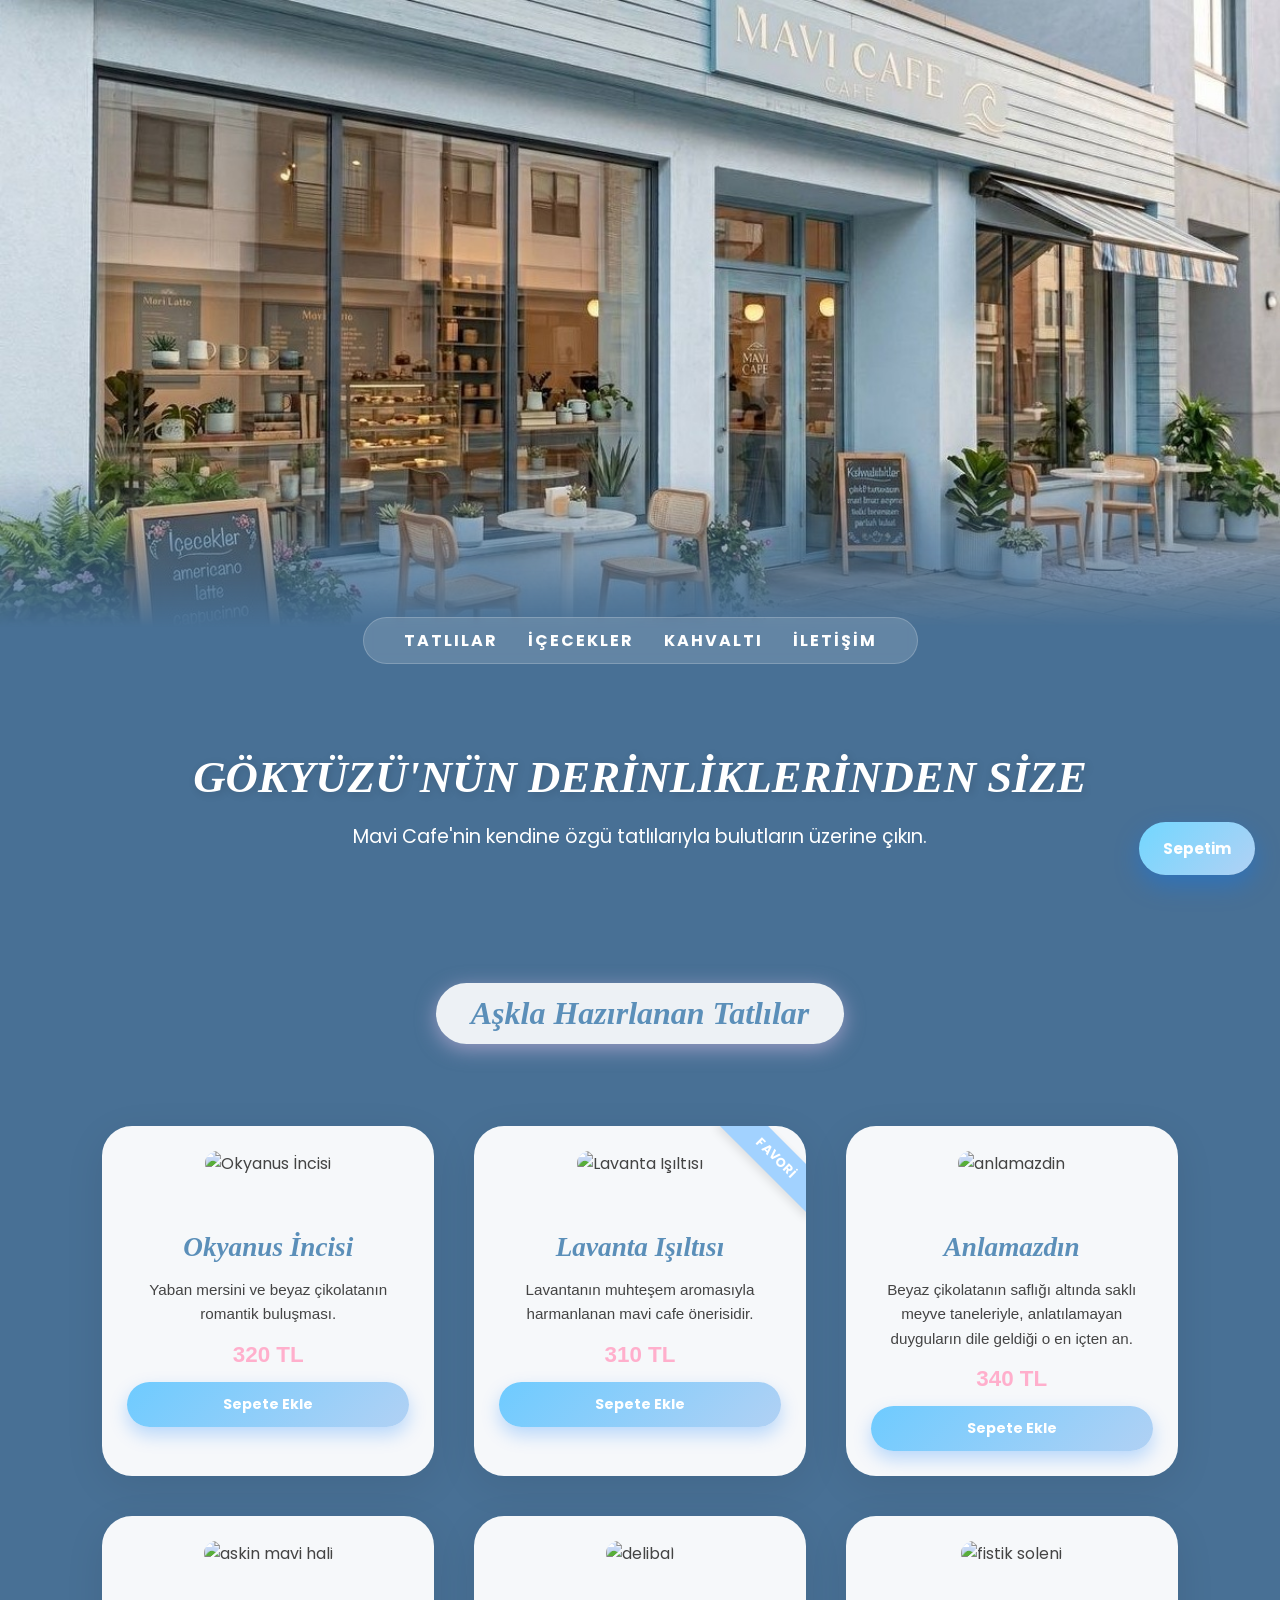
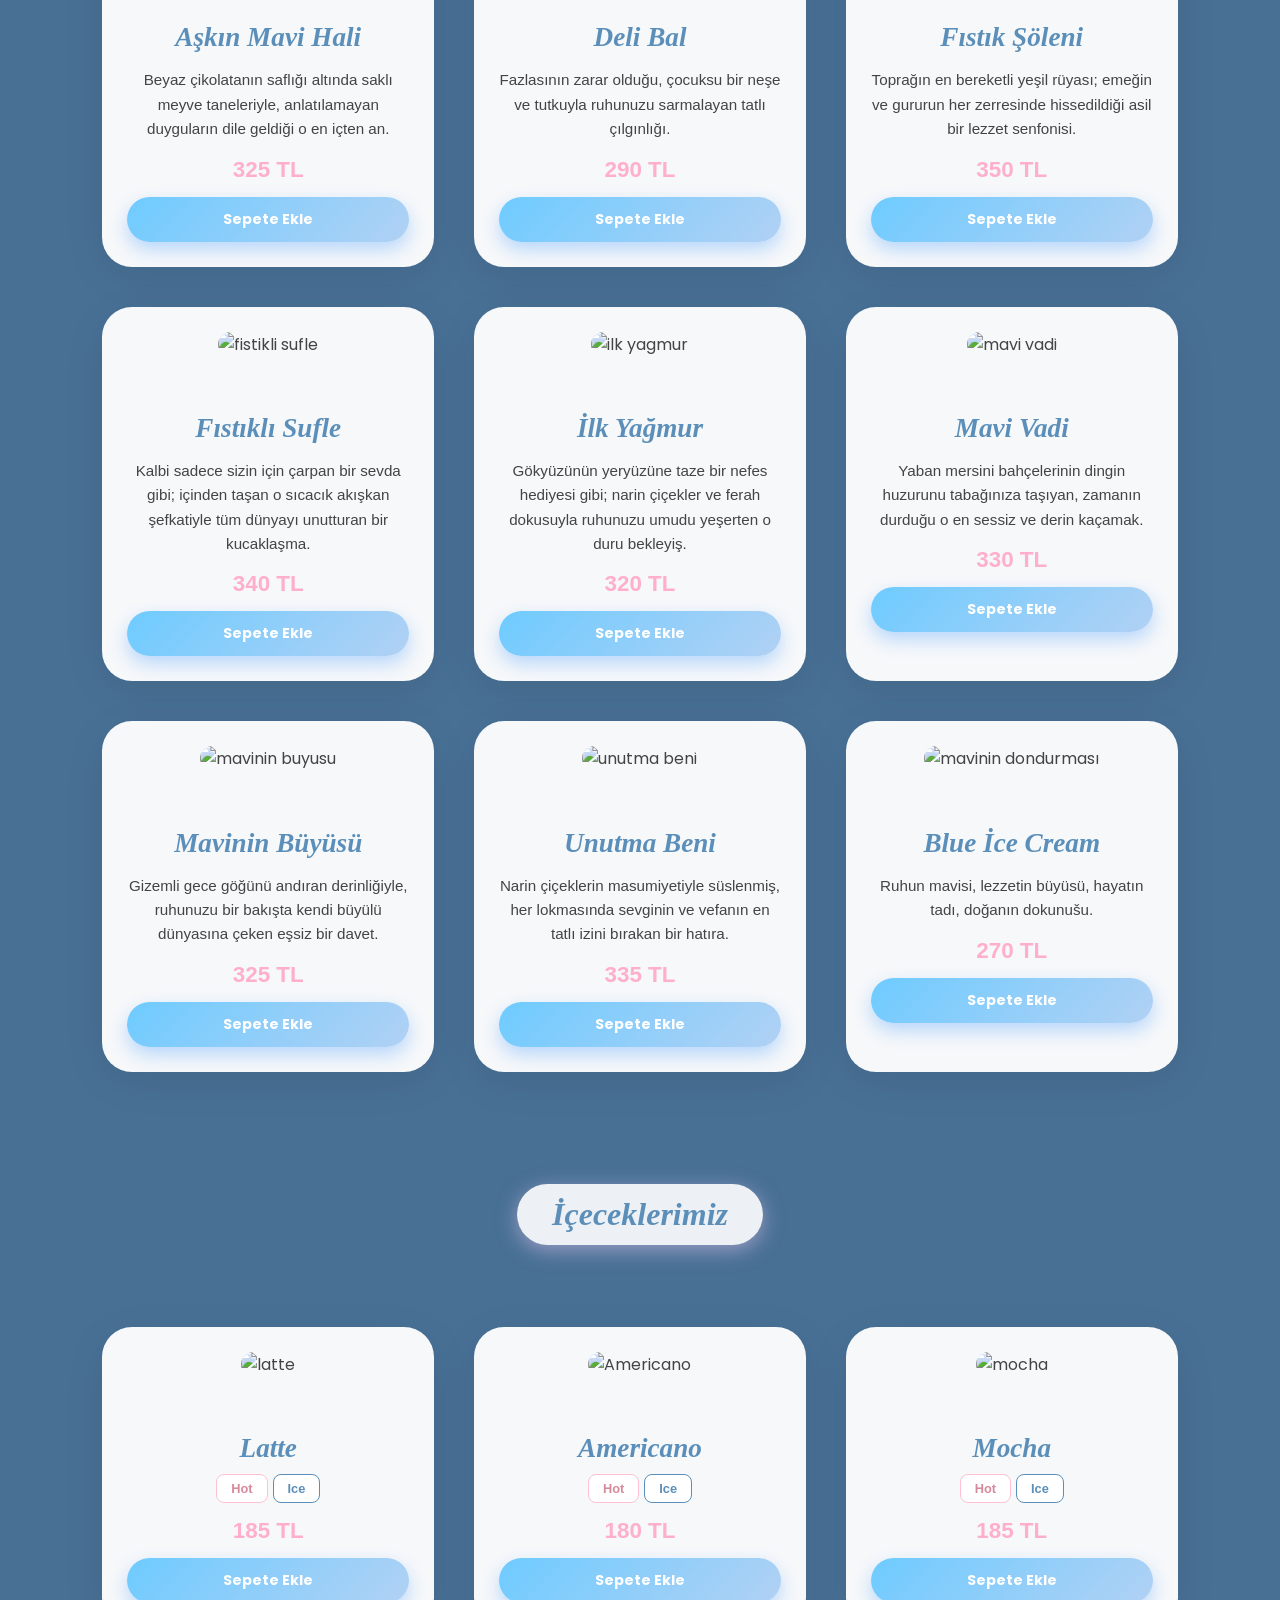
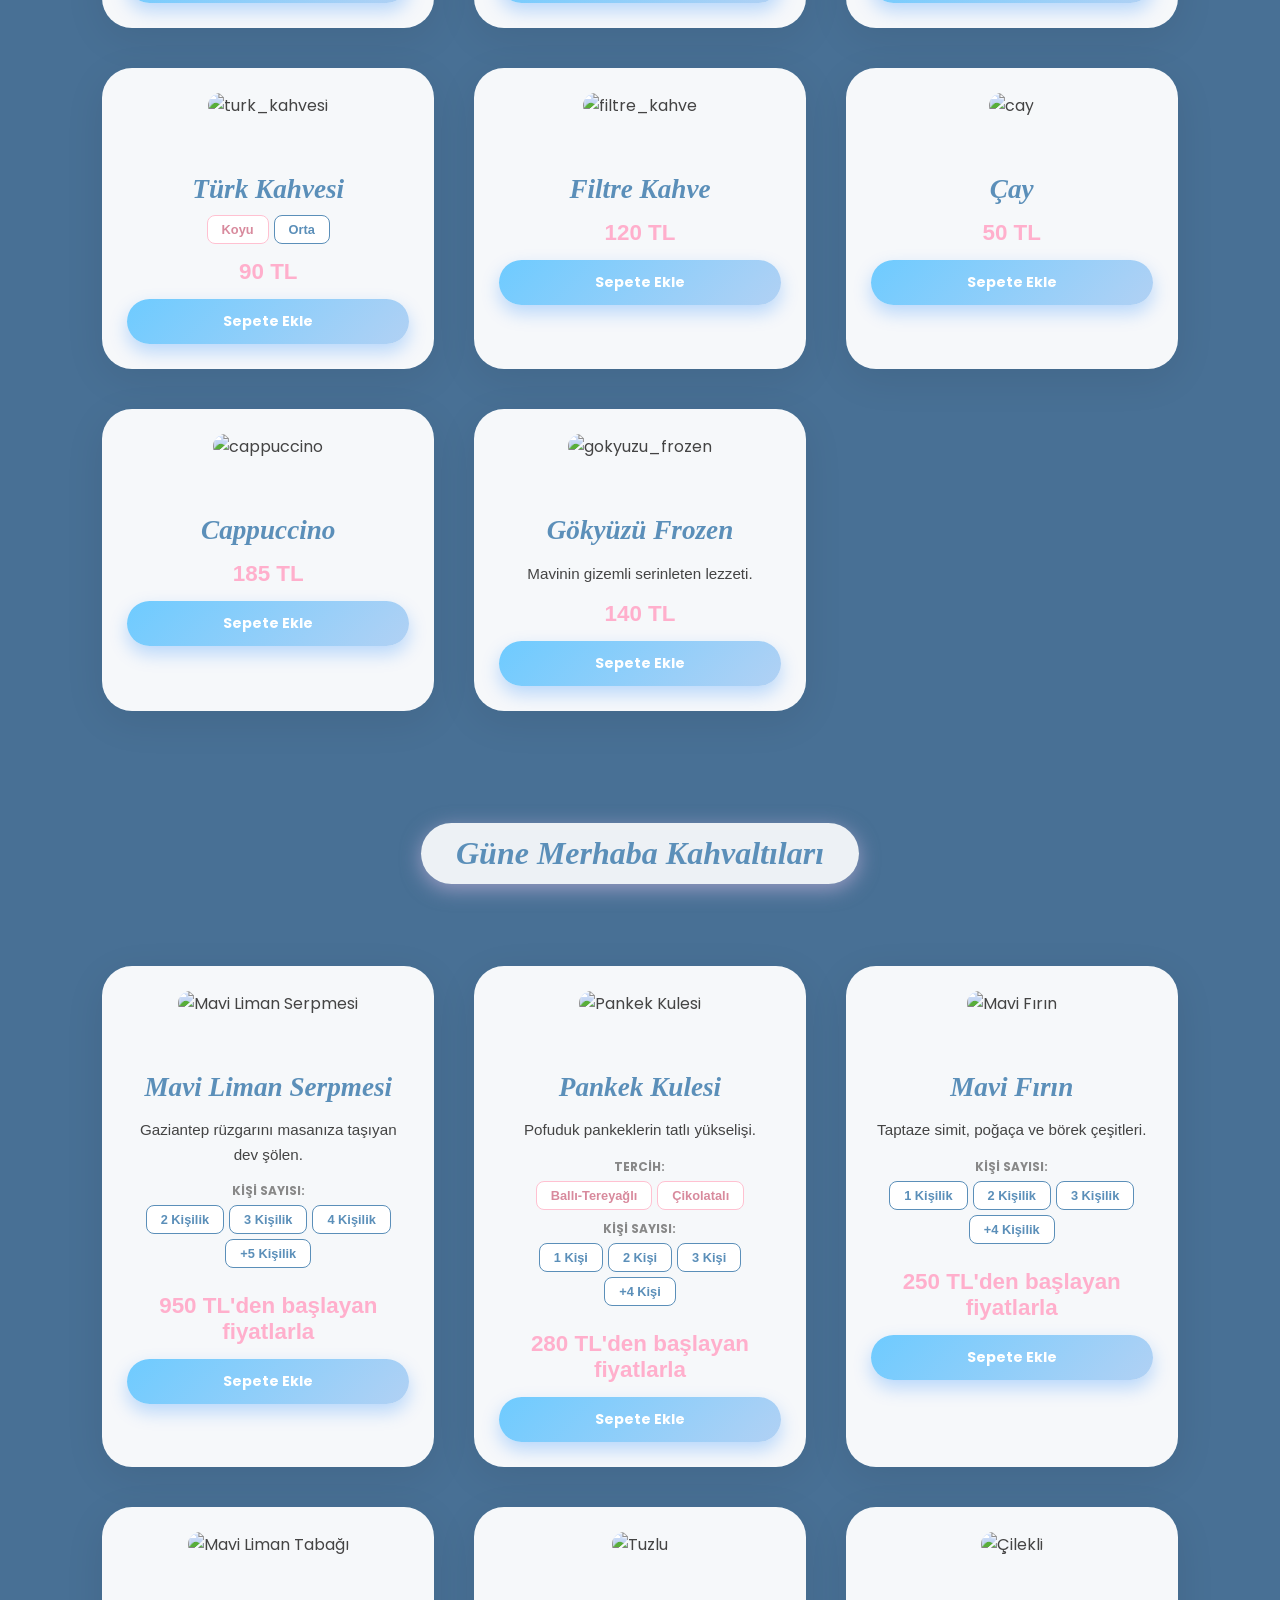
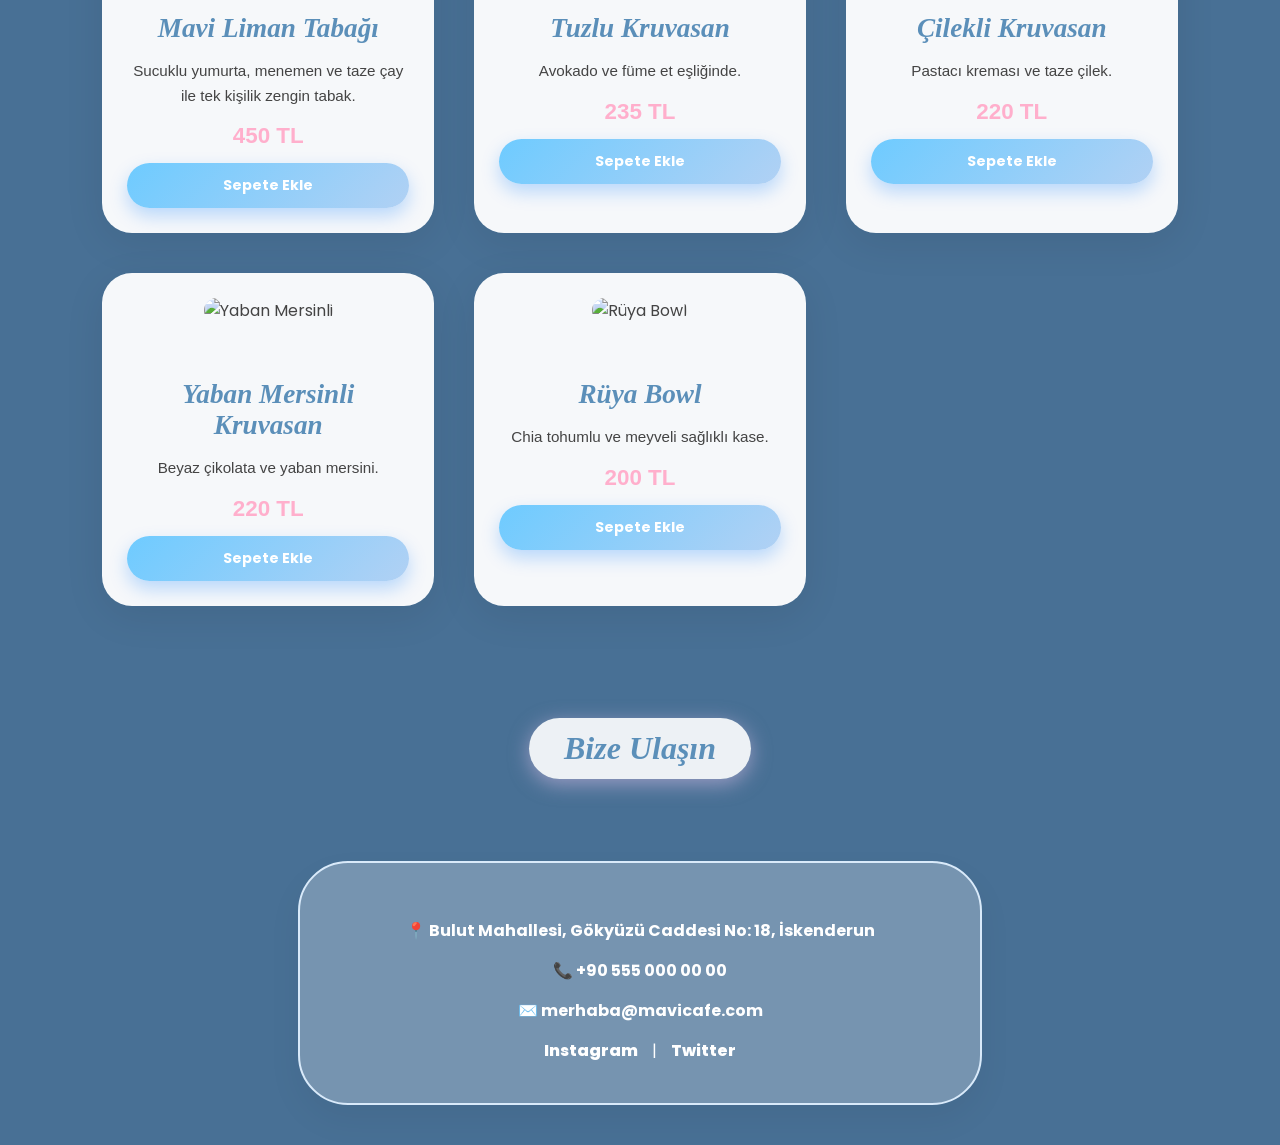
==== commit 31dafe25: "index.html" ====
--- a/index.html
+++ b/index.html
@@ -10,7 +10,7 @@
 <body>
 
     <div class="hero-foto-alan">
-        <img src="resimler/discafe.jpg" alt="Mavi Cafe Dış Görünüm" class="tam-ekran-foto">
+        <img src="resim/discafe.jpg" alt="Mavi Cafe Dış Görünüm" class="tam-ekran-foto">
     </div>
 
     <header>
--- a/style.css
+++ b/style.css
@@ -1,65 +1,64 @@
+/* ==========================================================================
+   MAVİ CAFE - GENEL AYARLAR VE ARKA PLAN
+   ========================================================================== */
 html {
     scroll-behavior: smooth;
-}/* ARKA PLAN: MAVİDEN PEMBEYE GEÇİŞ */
-/* ARKA PLAN: PEMBEDEN MAVİYE GEÇİŞ */
+}
+
 body {
     font-family: 'Poppins', sans-serif;
     margin: 0;
     padding: 0;
     scroll-behavior: smooth;
-    /* Renkleri tersine çevirdik: Pembe -> Açık Mavi -> Koyu Mavi */
-    background: linear-gradient(180deg, #d97b9d 0%, #f3b3c8 30%, #487095 65%, #5b8fb9 100%);
-    background-attachment: fixed;
-    background-repeat: no-repeat;
+    /* Geçişli arka plan kaldırıldı, tamamen net ve sabit #487095 rengi yapıldı */
+    background-color: #487095;
     min-height: 100vh;
-    color: #444;
-}
-
-/* HEADER VE LOGO */
-/* HEADER: Logo için Ayrı Bulut */
+    color: #ffffff;
+}
+/* ==========================================================================
+   YENİ: EKRAI TAM KAPLAYAN VE ALTA DOĞRU ERİYEN FOTOĞRAF ALANI
+   ========================================================================== */
+.hero-foto-alan {
+    width: 100%;
+    margin: 0;
+    padding: 0;
+    overflow: hidden;
+    line-height: 0;
+}
+
+.tam-ekran-foto {
+    width: 100%; /* Ekran genişliğine tam oturur */
+    height: auto; /* 1280x715 oranını ve fotoğrafın tamamını kusursuz korur */
+    display: block;
+    
+    /* SİHİRLİ DOKUNUŞ: Fotoğraf %95'ine kadar tamamen orijinal netliğinde kalır, sadece en dipteki %5'lik kısım şeffaflaşır */
+    -webkit-mask-image: linear-gradient(to bottom, rgba(0,0,0,1) 75%, rgba(0,0,0,0) 100%);
+    mask-image: linear-gradient(to bottom, rgba(0,0,0,1) 75%, rgba(0,0,0,0) 100%);
+}
+
+/* ==========================================================================
+   HEADER VE NAVİGASYON
+   ========================================================================== */
 header {
-    background-color: transparent; 
-    padding: 40px 20px;
+    background-color: transparent;
+    padding: 20px;
     display: flex;
     flex-direction: column;
     align-items: center;
     justify-content: center;
     text-align: center;
-}
-
-/* LOGO ARKASINDAKİ BULUT EFEKTİ */
-.logo {
-    font-family: 'Playball', cursive;
-    text-transform: uppercase;
-    font-size: 6.5rem;
-    color: #73a1cc; /* Senin seçtiğin pastel mavi */
-    letter-spacing: 6px;
-    margin: 0;
-    
-    /* Bulut Tarzı Opak Zemin */
-    background: rgba(255, 255, 255, 0.25); /* Beyaz rengin %25 opaklığı */
-    padding: 20px 60px;
-    border-radius: 100px; /* Kenarları tam yuvarlayarak bulut formu verdik */
-    backdrop-filter: blur(8px); /* Arkadaki renk geçişini hafifçe bulanıklaştırır */
-    box-shadow: 0 10px 30px rgba(255, 255, 255, 0.2);
-    
-    display: inline-block;
-    transition: 0.5s;
-}
-
-/* MENÜ LİNKLERİ ARKASINDAKİ AYRI BULUT */
+    margin-top: -30px; /* Fotoğrafa hafifçe yaklaşması için */
+}
+
 nav {
     display: flex;
     justify-content: center;
     gap: 30px;
-    margin-top: 30px;
-    
-    /* Menü için ayrı, daha ince bir bulut zemini */
     background: rgba(255, 255, 255, 0.15);
     padding: 10px 40px;
     border-radius: 50px;
     backdrop-filter: blur(5px);
-    border: 1px solid rgba(255, 255, 255, 0.2); /* Çok ince, belli belirsiz bir sınır */
+    border: 1px solid rgba(255, 255, 255, 0.2);
 }
 
 nav a {
@@ -77,32 +76,50 @@
     color: #a2d2ff;
     transform: scale(1.1);
 }
-/* DİĞER KART VE İLETİŞİM AYARLARI AYNI KALIYOR... */
-/* SLOGAN BÖLÜMÜ (ŞERİTSİZ) */
+
+/* ==========================================================================
+   SLOGAN ALANI (Slogana Basılı Tutarak Admin Paneline Giriş)
+   ========================================================================== */
 .hero {
     background: transparent;
-    padding: 20px 20px 60px 20px;
+    padding: 30px 20px 40px 20px;
     text-align: center;
 }
 
-.hero h2 {
+#adminKapisi {
     font-family: 'Playfair Display', serif;
     font-style: italic;
     font-size: 2.8rem;
     color: #ffffff;
     margin-bottom: 10px;
     text-shadow: 2px 2px 8px rgba(0, 0, 0, 0.15);
-}
-
-.hero p {
+    cursor: pointer;
+    transition: transform 0.2s ease, color 0.3s ease;
+    user-select: none;
+    -webkit-user-select: none;
+}
+
+#adminKapisi:active {
+    transform: scale(0.97); /* Basılı tutulduğunda basılma hissi verir */
+    color: #a2d2ff;
+}
+
+.slogan-alt {
     font-size: 1.2rem;
     color: #ffffff;
 }
 
-/* KARTLAR VE İÇERİK */
-.container { padding: 40px 8%; }
-
-.category-header { text-align: center; margin-bottom: 50px; }
+/* ==========================================================================
+   MENÜ KARTLARI VE KATEGORİLER
+   ========================================================================== */
+.container { 
+    padding: 40px 8%; 
+}
+
+.category-header { 
+    text-align: center; 
+    margin-bottom: 50px; 
+}
 
 .section-title {
     background-color: rgba(255, 255, 255, 0.9);
@@ -130,9 +147,14 @@
     border: none;
     box-shadow: 0 10px 40px rgba(0, 0, 0, 0.08);
     transition: 0.4s;
-}
-
-.card:hover { transform: translateY(-12px); }
+    position: relative;
+    overflow: hidden;
+    color: #444;
+}
+
+.card:hover { 
+    transform: translateY(-12px); 
+}
 
 .menu-resim {
     width: 100%;
@@ -165,7 +187,289 @@
     display: block;
 }
 
-/* İLETİŞİM BULUTU */
+/* Favori Rozeti */
+.badge {
+    position: absolute;
+    top: 15px;
+    right: -35px;
+    background-color: #a2d2ff;
+    color: white;
+    padding: 8px 40px;
+    font-family: 'Poppins', sans-serif;
+    font-weight: 700;
+    font-size: 0.8rem;
+    text-transform: uppercase;
+    transform: rotate(45deg);
+    box-shadow: 0 4px 10px rgba(0, 0, 0, 0.1);
+    z-index: 10;
+}
+
+/* ==========================================================================
+   İÇECEK VE KAHVALTI SEÇENEK BUTONLARI
+   ========================================================================== */
+.secenekler {
+    margin: 20px 0;
+    display: flex;
+    justify-content: center;
+    gap: 15px;
+}
+
+.secenekler button {
+    border: none;
+    padding: 8px 22px;
+    border-radius: 25px;
+    cursor: pointer;
+    font-family: 'Poppins', sans-serif;
+    font-weight: 700;
+    font-size: 0.85rem;
+    text-transform: uppercase;
+    letter-spacing: 1px;
+    transition: all 0.3s ease;
+    box-shadow: 0 4px 15px rgba(0, 0, 0, 0.05);
+}
+
+.secenekler-grup {
+    padding: 0 10px 10px;
+}
+
+.secenekler-grup span {
+    font-size: 0.75rem;
+    color: #888;
+    display: block;
+    margin-top: 10px;
+    font-weight: bold;
+    text-transform: uppercase;
+}
+
+.secenek-butonlari {
+    display: flex;
+    justify-content: center;
+    gap: 5px;
+    margin-top: 5px;
+    flex-wrap: wrap;
+}
+
+.btn-secenek, .btn-hot, .btn-ice {
+    background: white !important;
+    border: 1px solid #5b8fb9 !important;
+    color: #5b8fb9 !important;
+    padding: 6px 14px;
+    border-radius: 8px;
+    font-size: 0.8rem;
+    cursor: pointer;
+    transition: 0.3s;
+    font-weight: bold;
+}
+
+.btn-hot {
+    border: 1px solid #ffc1d1 !important;
+    color: #d88a9d !important;
+}
+
+/* Tıklanan Seçenek Butonunun Aktif Parlama Hali */
+.secenekler button.active, 
+.secenek-butonlari button.active {
+    background: linear-gradient(135deg, #72d7ff, #b1d1f4) !important;
+    color: white !important;
+    box-shadow: 0 4px 15px rgba(0, 119, 255, 0.4);
+    border-color: transparent !important;
+}
+
+.sepete-ekle {
+    margin-top: 14px;
+    width: 100%;
+    padding: 12px 16px;
+    border: none;
+    border-radius: 999px;
+    background: linear-gradient(135deg, #6ecbff, #b1d1f4);
+    color: white;
+    font-family: 'Poppins', sans-serif;
+    font-size: 14px;
+    font-weight: 700;
+    cursor: pointer;
+    box-shadow: 0 8px 18px rgba(0, 119, 255, 0.25);
+    transition: .25s ease;
+}
+
+.sepete-ekle:hover { transform: translateY(-2px); }
+.sepete-ekle:active { transform: scale(.96); }
+
+/* ==========================================================================
+   SEPETİM PANELİ VE MODAL TASARIMI
+   ========================================================================== */
+.sepet-panel {
+    position: fixed;
+    bottom: 25px;
+    right: 25px;
+    z-index: 999;
+}
+
+.sepet-panel button {
+    padding: 15px 24px;
+    border: none;
+    border-radius: 999px;
+    background: linear-gradient(135deg, #72d7ff, #b1d1f4);
+    color: white;
+    font-family: 'Poppins', sans-serif;
+    font-weight: 700;
+    font-size: 15px;
+    cursor: pointer;
+    box-shadow: 0 10px 25px rgba(0, 119, 255, .35);
+    transition: .25s ease;
+}
+
+.sepet-panel button:hover { transform: translateY(-3px); }
+
+.sepet-modal {
+    display: none;
+    position: fixed;
+    inset: 0;
+    background: rgba(0, 0, 0, .55);
+    backdrop-filter: blur(8px);
+    z-index: 2000;
+    animation: fadeIn .25s ease;
+}
+
+/* ==========================================================================
+   GÜNCELLENDİ: TAŞMAYAN VE İÇİNDE KAYAN SEPET KUTUSU
+   ========================================================================== */
+.sepet-icerik {
+    width: 90%;
+    max-width: 430px;
+    margin: 30px auto; /* Yukarıdan boşluğu biraz azalttık ki ekrana daha iyi otursun */
+    padding: 25px;
+    border-radius: 28px;
+    background: rgba(255, 255, 255, .12);
+    border: 1px solid rgba(255, 255, 255, .2);
+    backdrop-filter: blur(20px);
+    color: white;
+    box-shadow: 0 10px 40px rgba(0, 0, 0, .35);
+    font-family: 'Poppins', sans-serif;
+    animation: popup .25s ease;
+
+    /* SİHİRLİ DOKUNUŞLAR: Ekran boyutuna göre kendini sınırlar ve taşmayı önler */
+    max-height: 85vh; /* Ekran yüksekliğinin %85'inden fazla büyümez */
+    overflow-y: auto;  /* Ürünler çoğalınca sepetin kendi içinde kaydırma çubuğu çıkar */
+}
+
+.sepet-icerik h2 {
+    margin-bottom: 18px;
+    font-size: 28px;
+}
+
+.sepet-icerik ul {
+    list-style: none;
+    padding: 0;
+    margin: 0 0 20px 0;
+}
+
+.sepet-icerik li {
+    padding: 14px;
+    margin-bottom: 10px;
+    border-radius: 16px;
+    background: rgba(255, 255, 255, .08);
+    border: 1px solid rgba(255, 255, 255, .1);
+}
+
+.sepet-icerik h3 {
+    margin-top: 20px;
+    font-size: 22px;
+    color: #7ddcff;
+}
+
+.sepet-masa-secim {
+    margin: 15px 0 25px 0;
+    text-align: left;
+}
+
+.sepet-masa-secim label {
+    font-size: 0.85rem;
+    font-weight: bold;
+    color: #7ddcff;
+    display: block;
+    margin-bottom: 8px;
+}
+
+.sepet-masa-secim select {
+    width: 100%;
+    padding: 12px;
+    border-radius: 12px;
+    border: 1px solid rgba(255, 255, 255, 0.2);
+    background: #487095;
+    color: white;
+    font-family: 'Poppins', sans-serif;
+    outline: none;
+    font-size: 15px;
+}
+
+.sepet-icerik textarea {
+    width: 100%;
+    height: 90px;
+    margin-top: 10px;
+    padding: 14px;
+    border: none;
+    border-radius: 18px;
+    background: rgba(255, 255, 255, .08);
+    color: white;
+    resize: none;
+    outline: none;
+    font-family: 'Poppins', sans-serif;
+    box-sizing: border-box;
+}
+
+.sepet-icerik textarea::placeholder {
+    color: rgba(255, 255, 255, .6);
+}
+
+/* ==========================================================================
+   YENİ: SEPET AKSİYON BUTON GRUBU (Araları açık, hareketsiz ve net)
+   ========================================================================== */
+.sepet-buton-grubu {
+    display: flex;
+    flex-direction: column;
+    gap: 0; /* Boşluğu margin-bottom ile her butona özel yöneteceğiz */
+    margin-top: 20px;
+}
+
+.sepet-icerik button.btn-sepet-aksiyon {
+    width: 100%;
+    padding: 14px;
+    border: none;
+    border-radius: 18px;
+    background: linear-gradient(135deg, #67d1ff, #b1d1f4);
+    color: white;
+    font-family: 'Poppins', sans-serif;
+    font-weight: 700;
+    font-size: 15px;
+    cursor: pointer;
+    margin-bottom: 12px; /* ADIM 2: Butonların araları nizami açıldı */
+    transition: none; /* Üzerine gelindiğinde kıpırdamaması, zıplamaması için efektler kapatıldı */
+}
+
+/* Üzerine gelindiğinde zıplama/büyüme yok, sadece stabil tıklama hissi */
+.sepet-icerik button.btn-sepet-aksiyon:hover {
+    transform: none; 
+}
+.sepet-icerik button.btn-sepet-aksiyon:active {
+    transform: scale(0.98); 
+}
+
+/* Pembe Temalı Hesap İste Buton Stili */
+.sepet-icerik button.btn-hesap-iste {
+    background: linear-gradient(135deg, #ffafcc, #d97b9d);
+    margin-bottom: 12px;
+}
+
+/* Kapat Buton Stili (En Alttaki Butonun Boşluğu Sıfır) */
+.sepet-icerik button.btn-kapat {
+    background: rgba(255, 255, 255, 0.15);
+    border: 1px solid rgba(255, 255, 255, 0.2);
+    margin-bottom: 0; 
+}
+
+/* ==========================================================================
+   İLETİŞİM VE ANİMASYONLAR
+   ========================================================================== */
 .contact-cloud {
     background-color: rgba(255, 255, 255, 0.25);
     padding: 40px;
@@ -177,138 +481,51 @@
     box-shadow: 0 15px 35px rgba(0,0,0,0.05);
 }
 
-.contact-cloud p { font-weight: 700; margin: 15px 0; }
+.contact-cloud p { 
+    font-weight: 700;
+    margin: 15px 0; 
+}
 
 .social-links a {
-    color: #5b8fb9;
+    color: #ffffff;
     text-decoration: none;
     font-weight: 800;
     padding: 0 10px;
 }
 
-footer {
-    text-align: center;
-    padding: 40px;
-    color: white;
-}
-/* SICAK VE SOĞUK SEÇENEK BUTONLARI */
-.secenekler {
-    margin: 20px 0;
-    display: flex;
-    justify-content: center;
-    gap: 15px; /* Butonlar arası boşluk */
-}
-
-.secenekler button {
-    border: none;
-    padding: 8px 22px;
-    border-radius: 25px; /* Tam yuvarlak hatlar */
-    cursor: pointer;
-    font-family: 'Poppins', sans-serif;
-    font-weight: 700;
-    font-size: 0.85rem;
-    text-transform: uppercase;
-    letter-spacing: 1px;
-    transition: all 0.3s ease;
-    box-shadow: 0 4px 15px rgba(0, 0, 0, 0.05);
-}
-
-/* Sıcak Butonu - Üstteki Pembe Tonunla Uyumlu */
-.btn-hot { 
-    background-color: #ffafcc; 
-    color: white; 
-}
-
-.btn-hot:hover {
-    background-color: #fb8fb1; /* Üzerine gelince biraz koyulaşır */
-    transform: translateY(-3px); /* Hafifçe yukarı zıplar */
-}
-
-/* Soğuk Butonu - Logonun Yeni Pastel Mavisiyle Uyumlu */
-.btn-ice { 
-    background-color: #a2d2ff; 
-    color: white; 
-}
-
-.btn-ice:hover {
-    background-color: #89c2f7;
-    transform: translateY(-3px);
-}
-/* Kartın pozisyonunu sabitleyelim ki rozet dışarı kaçmasın */
-.card {
-    position: relative;
-    overflow: hidden; /* Rozetin fazlalıklarını keser */
-}
-
-/* Rozet Tasarımı */
-.badge {
-    position: absolute;
-    top: 15px;
-    right: -35px; /* Köşeye çapraz yerleşim */
-    background-color: #a2d2ff; /* Pastel mavi logonla uyumlu */
-    color: white;
-    padding: 8px 40px;
-    font-family: 'Poppins', sans-serif;
-    font-weight: 700;
-    font-size: 0.8rem;
-    text-transform: uppercase;
-    transform: rotate(45deg); /* Çapraz duruş efekti */
-    box-shadow: 0 4px 10px rgba(0, 0, 0, 0.1);
-    z-index: 10;
-}
-/* Seçenek Grupları Konteynırı */
-.secenekler-grup {
-    padding: 0 10px 10px;
-}
-
-.secenekler-grup span {
-    font-size: 0.75rem;
-    color: #888;
-    display: block;
-    margin-top: 10px;
-    font-weight: bold;
-    text-transform: uppercase;
-}
-
-/* Butonların Yan Yana Dizilimi */
-.secenek-butonlari {
-    display: flex;
-    justify-content: center;
-    gap: 5px;
-    margin-top: 5px;
-    flex-wrap: wrap;
-}
-
-/* Kişi Sayısı Butonları (Mavi Tonu) */
-.btn-secenek {
-    background: white;
-    border: 1px solid #5b8fb9;
-    color: #5b8fb9;
-    padding: 4px 10px;
-    border-radius: 8px;
-    font-size: 0.8rem;
-    cursor: pointer;
-    transition: 0.3s;
-}
-
-.btn-secenek:hover {
-    background: #5b8fb9;
-    color: white;
-}
-
-/* İçerik Tercihi Butonları (Pembe Tonu) */
-.btn-hot {
-    background: white;
-    border: 1px solid #ffc1d1;
-    color: #d88a9d;
-    padding: 4px 10px;
-    border-radius: 8px;
-    font-size: 0.8rem;
-    cursor: pointer;
-    transition: 0.3s;
-}
-
-.btn-hot:hover {
-    background: #ffc1d1;
-    color: white;
-}+@keyframes popup {
+    from { opacity: 0; transform: scale(.9); }
+    to { opacity: 1; transform: scale(1); }
+}
+
+@keyframes fadeIn {
+    from { opacity: 0; }
+    to { opacity: 1; }
+}
+/* ==========================================================================
+   YENİ: KENDİLİĞİNDEN KAYBOLAN SEPET BİLDİRİMİ (TOAST)
+   ========================================================================== */
+.sepet-bildirim {
+    position: fixed;
+    top: 30px; /* Ekranın üst kısmında belirecek */
+    left: 50%;
+    transform: translateX(-50%) translateY(-20px); /* Hafif yukarıdan aşağı süzülme efekti */
+    background: linear-gradient(135deg, #72d7ff, #d97b9d); /* Mavi-Pembe ortak teması */
+    color: white;
+    padding: 14px 30px;
+    border-radius: 50px; /* Tam yuvarlak modern bulut formu */
+    font-family: 'Poppins', sans-serif;
+    font-weight: 700;
+    font-size: 15px;
+    box-shadow: 0 8px 25px rgba(0, 0, 0, 0.2);
+    z-index: 9999;
+    opacity: 0;
+    pointer-events: none;
+    transition: all 0.4s cubic-bezier(0.175, 0.885, 0.32, 1.275); /* Tatlı bir yaylanma efekti */
+}
+
+/* Bildirim görünür olduğunda devreye girecek sınıf */
+.sepet-bildirim.goster {
+    opacity: 1;
+    transform: translateX(-50%) translateY(0);
+}
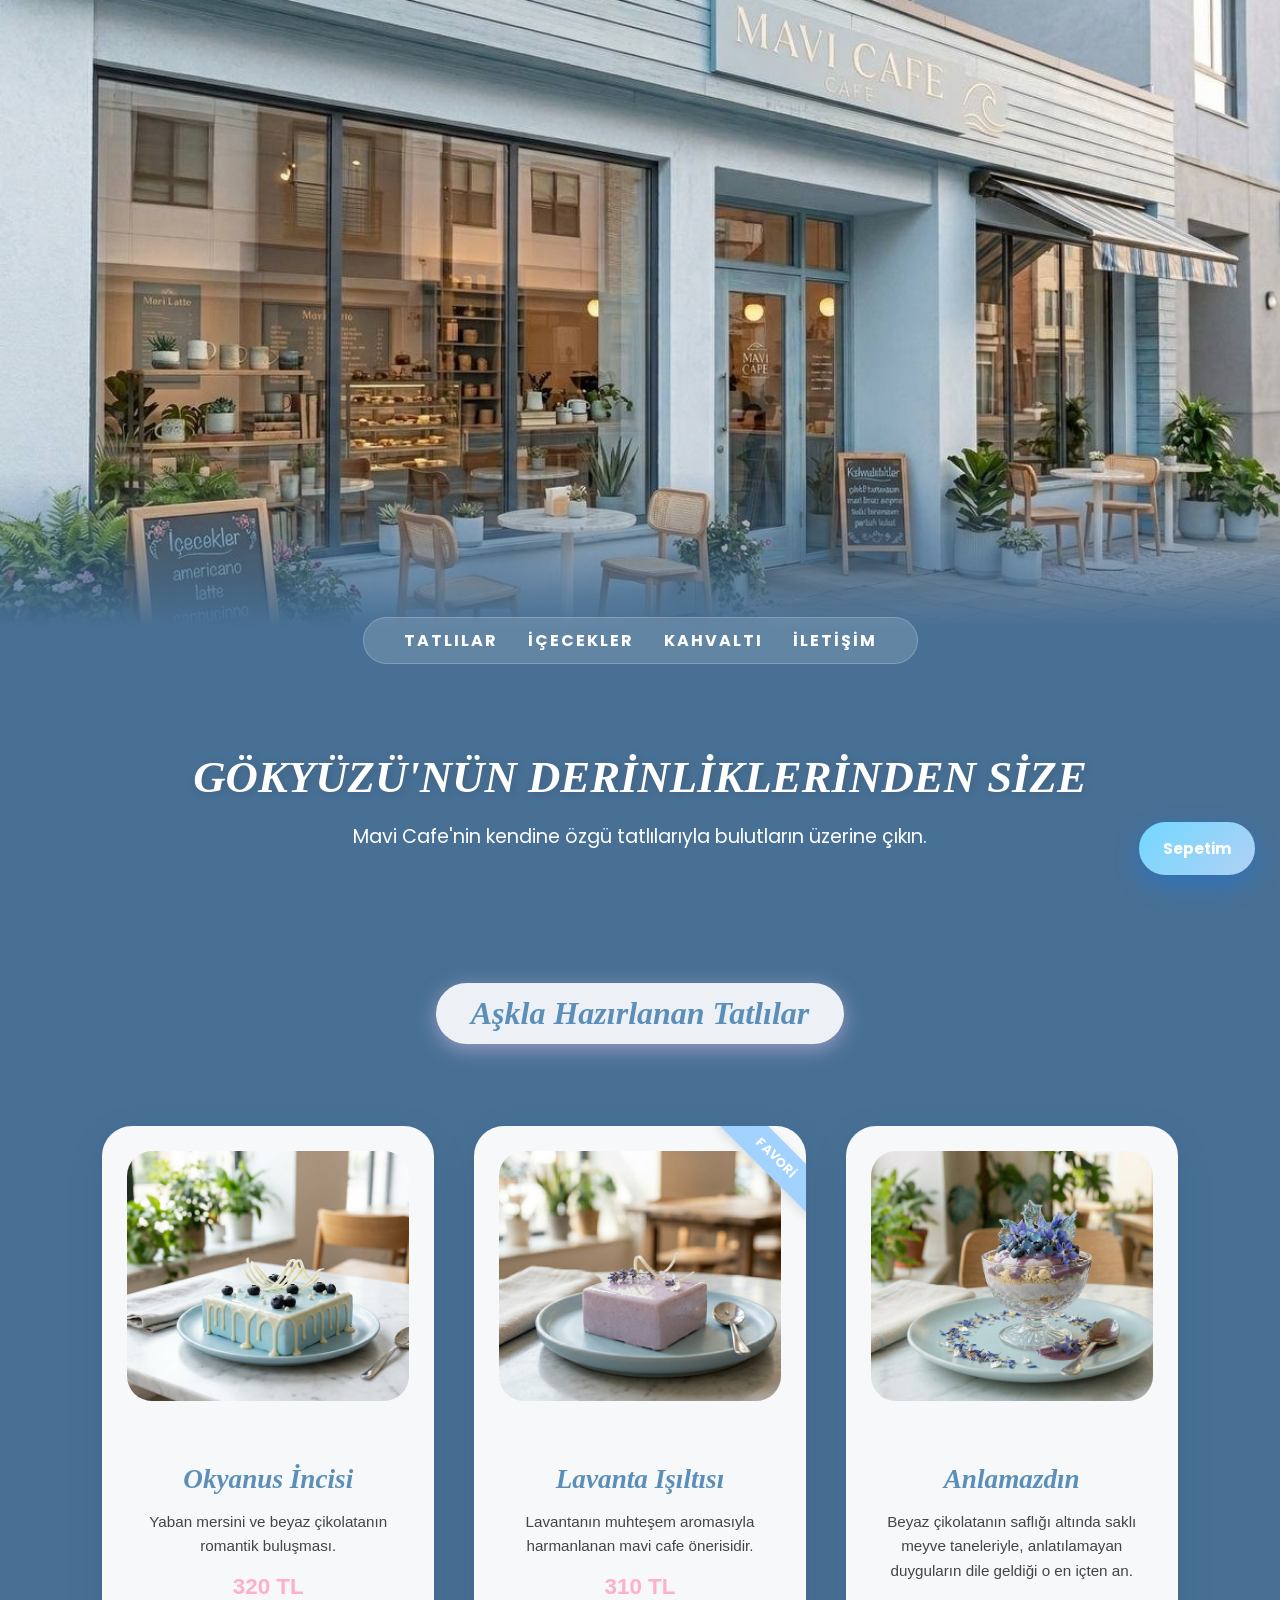
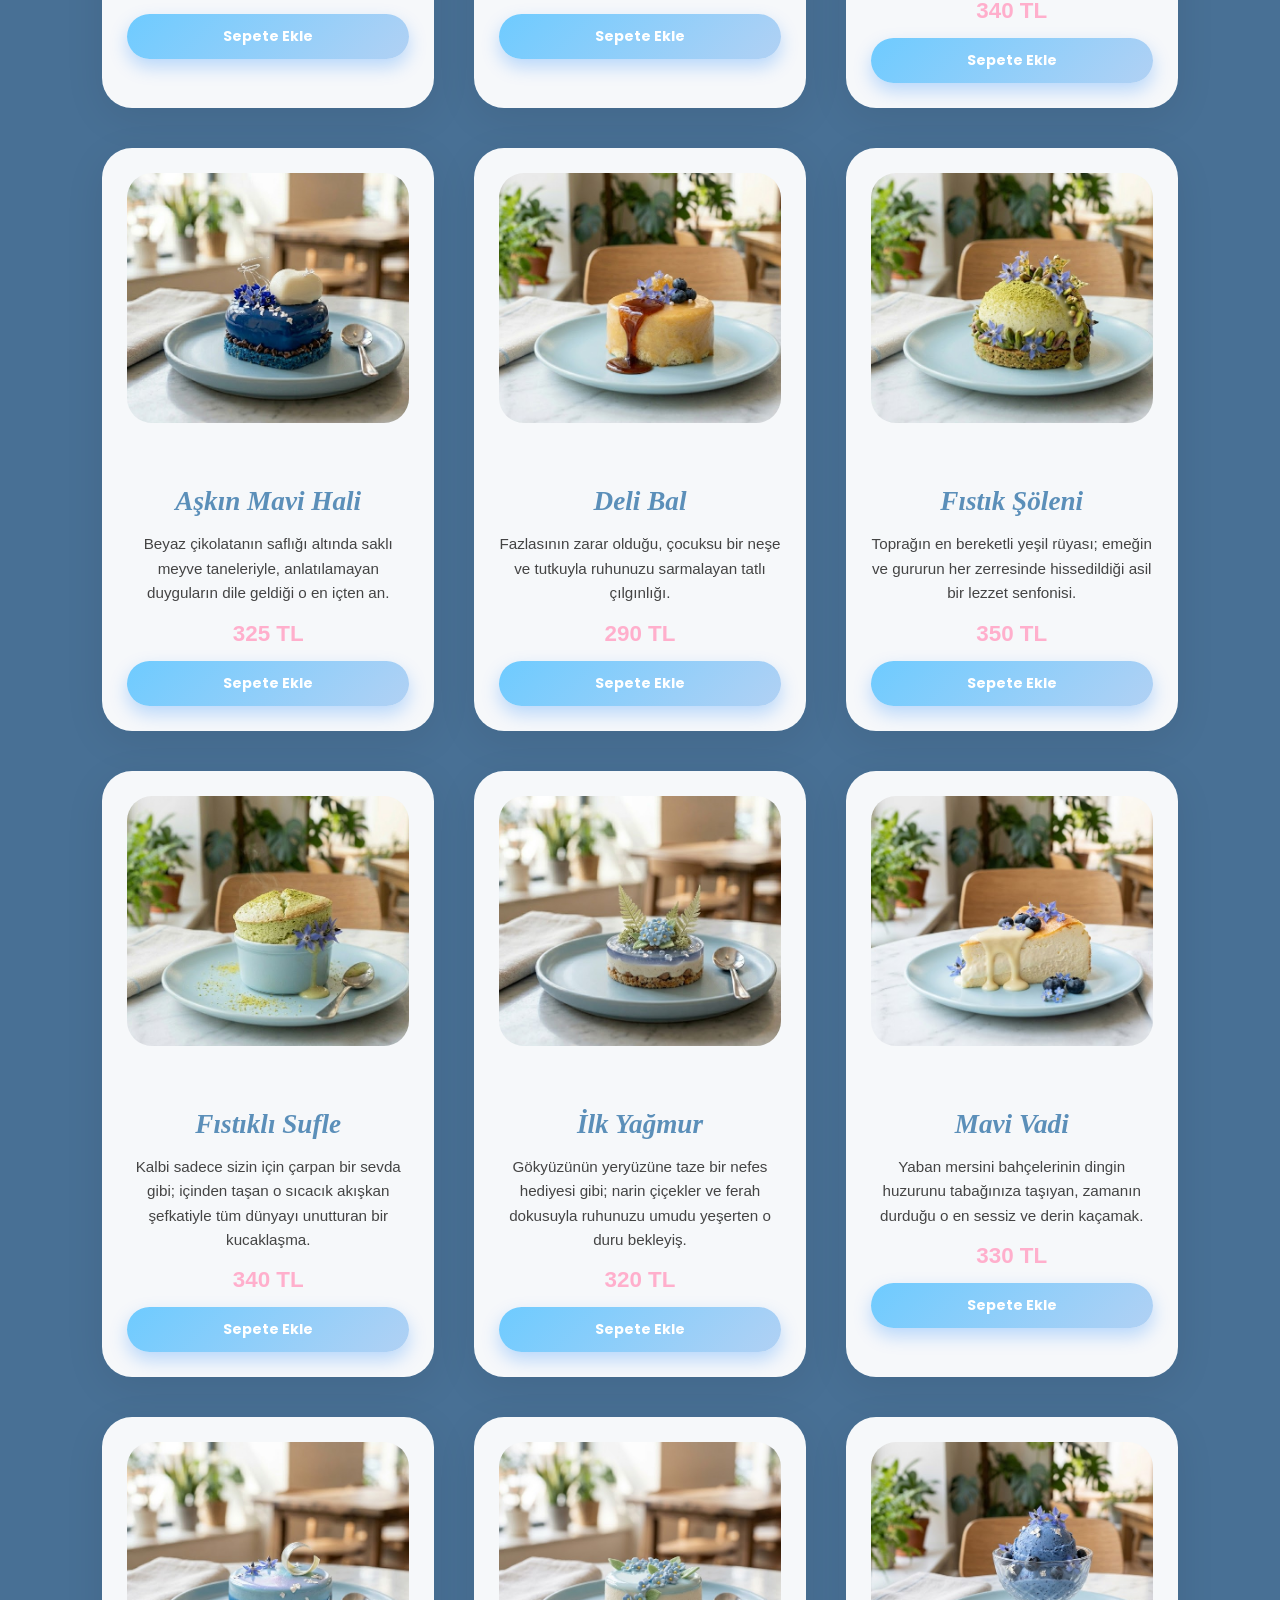
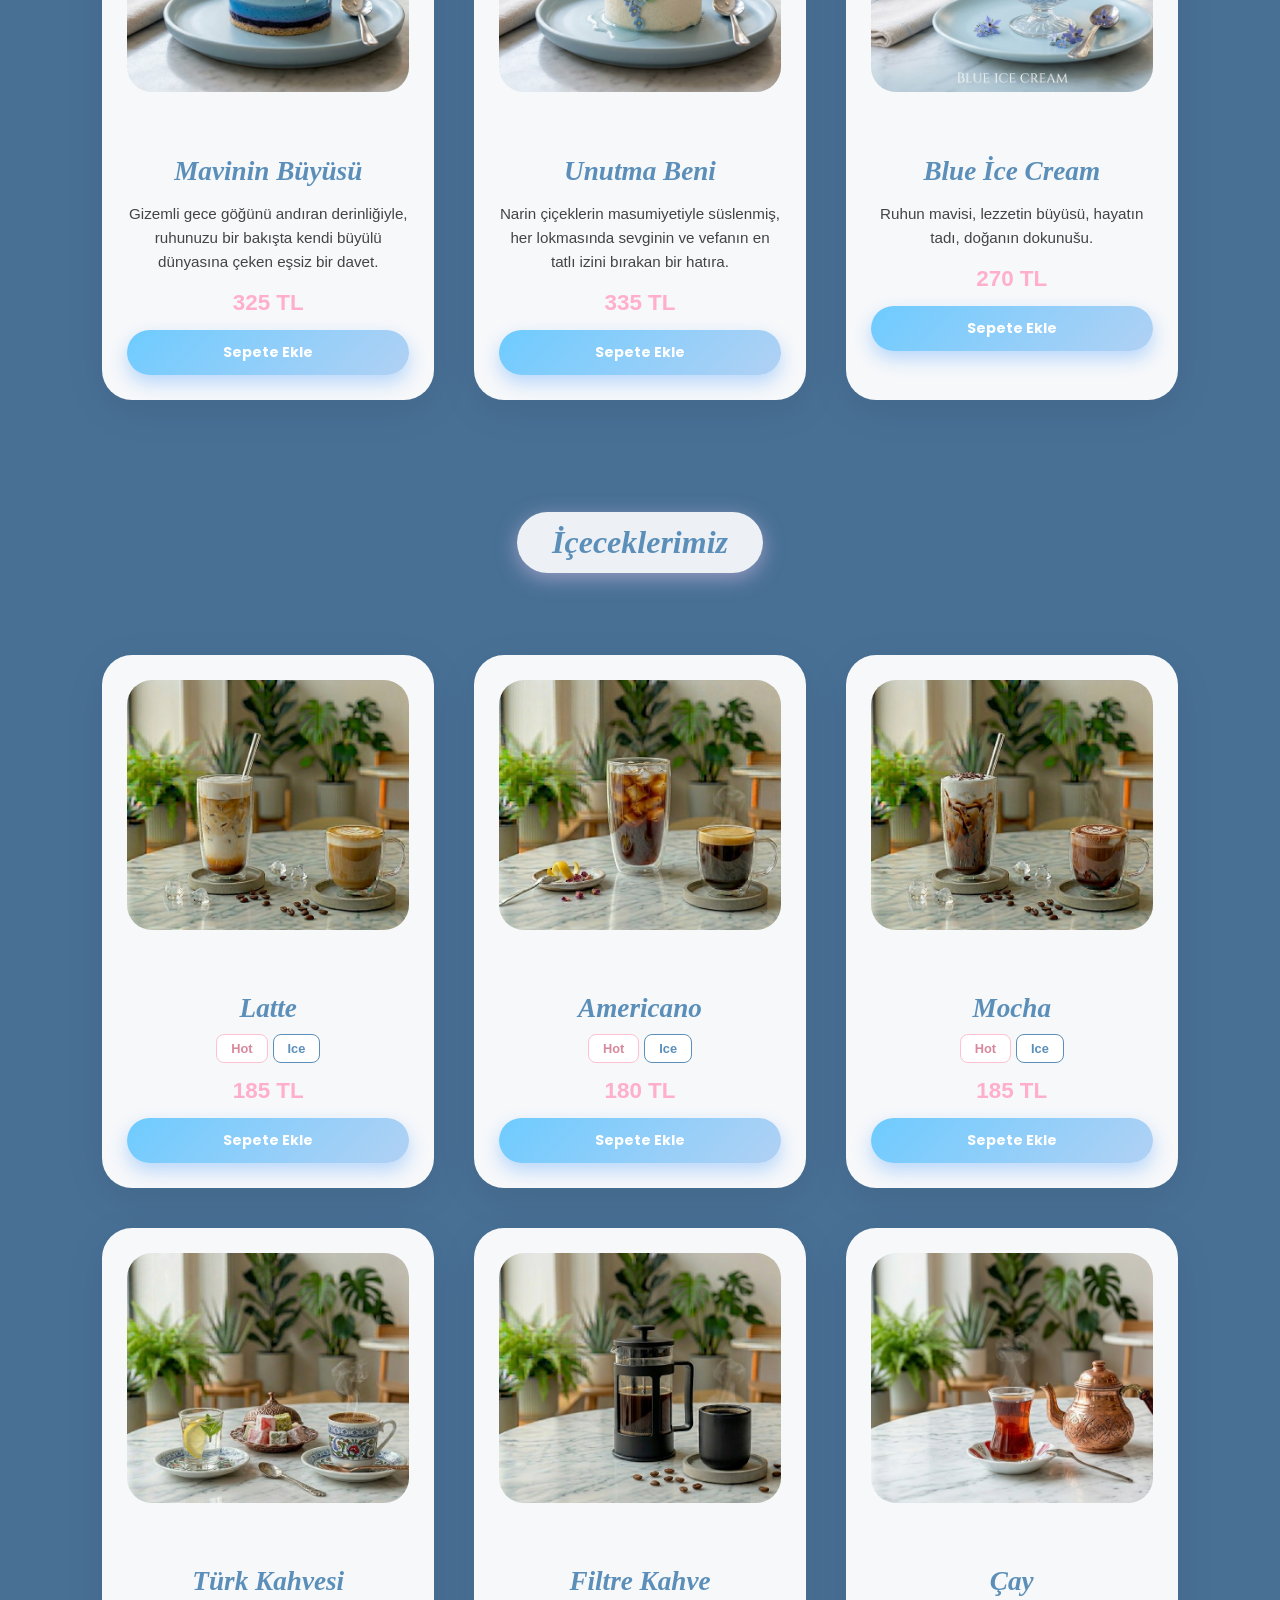
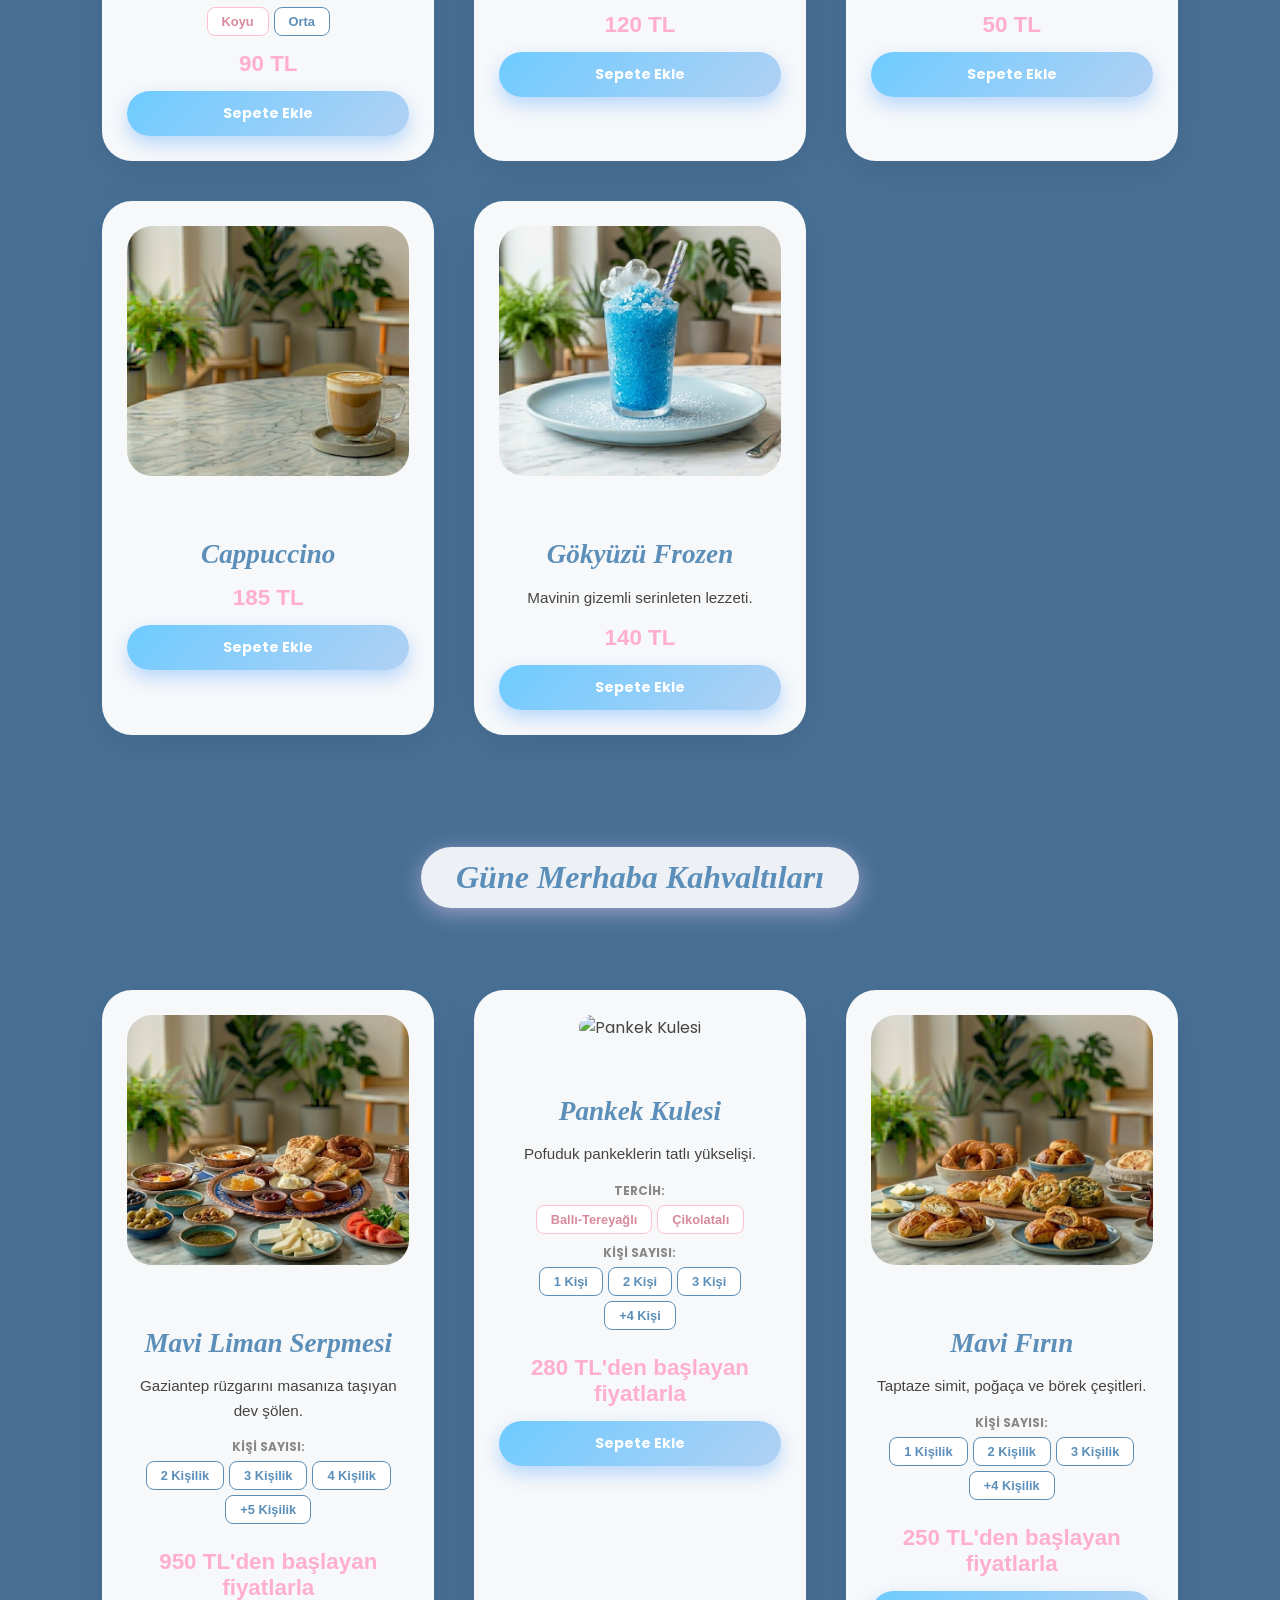
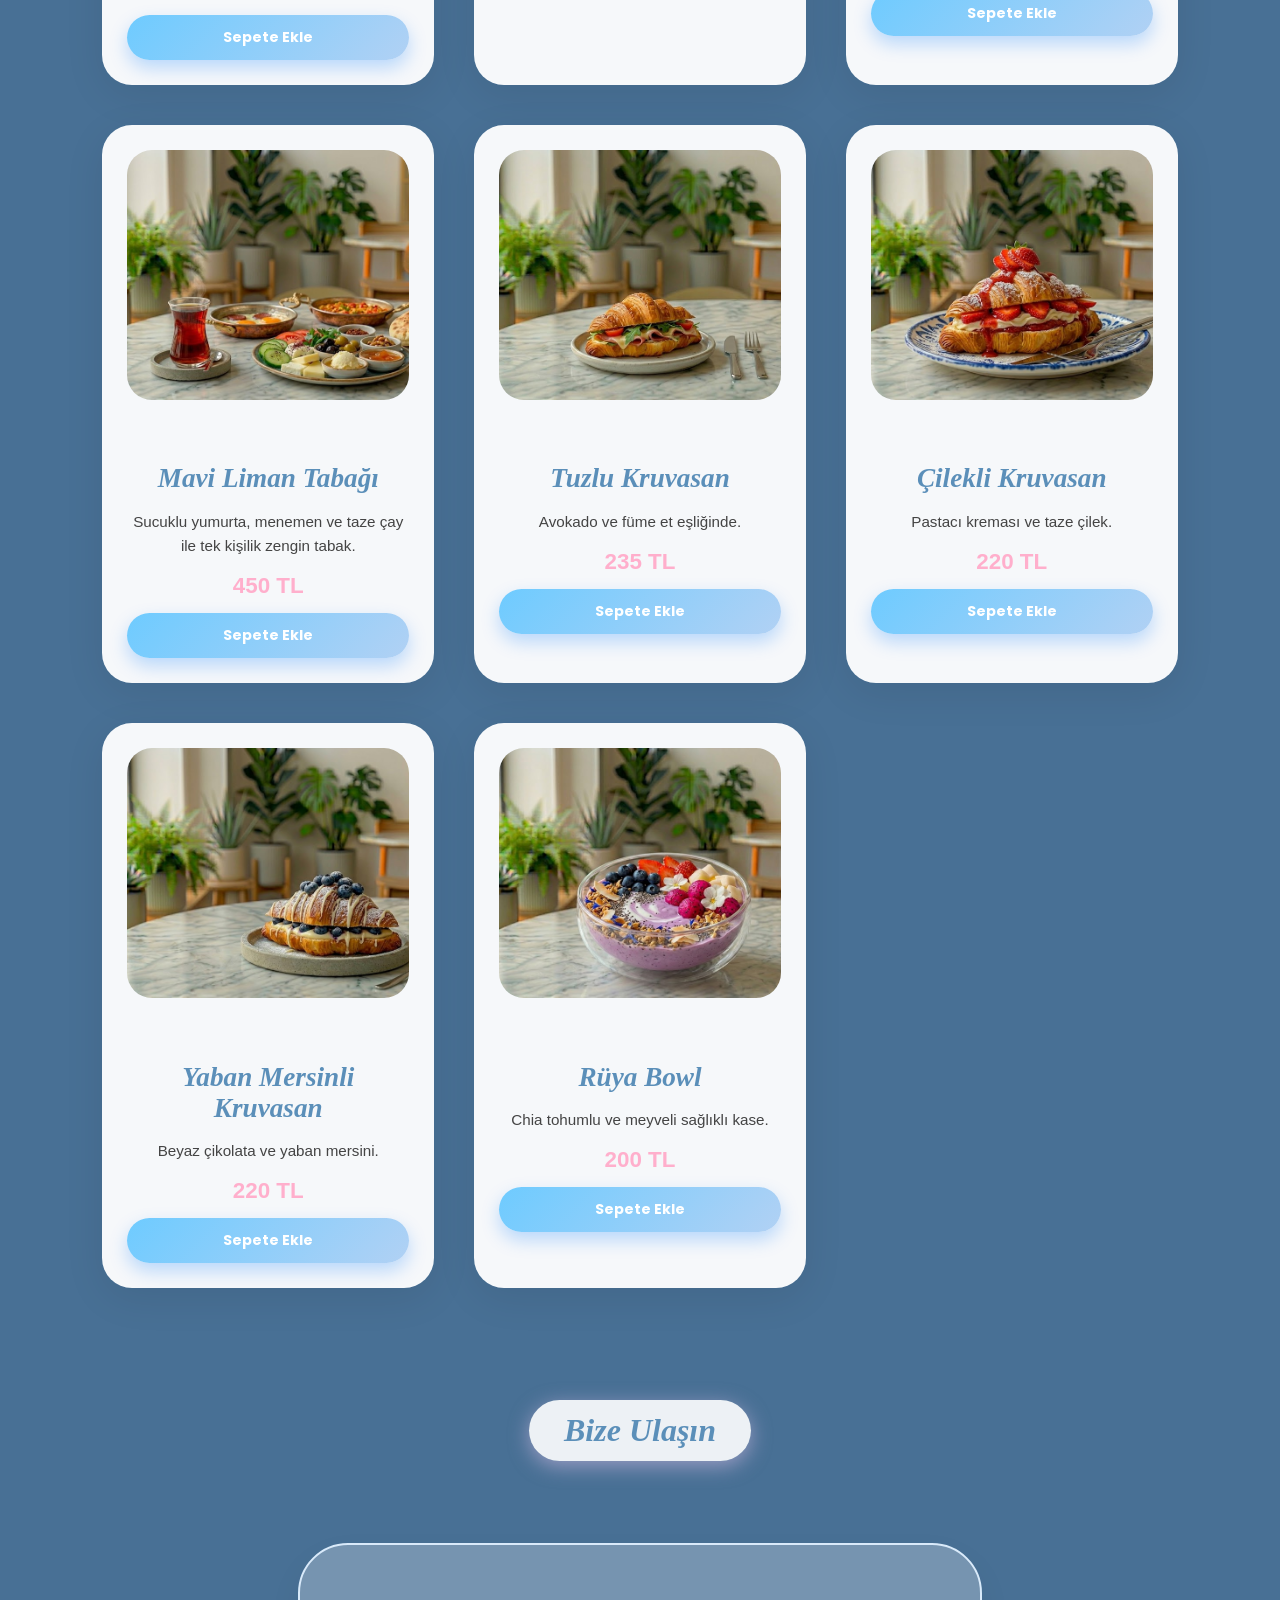
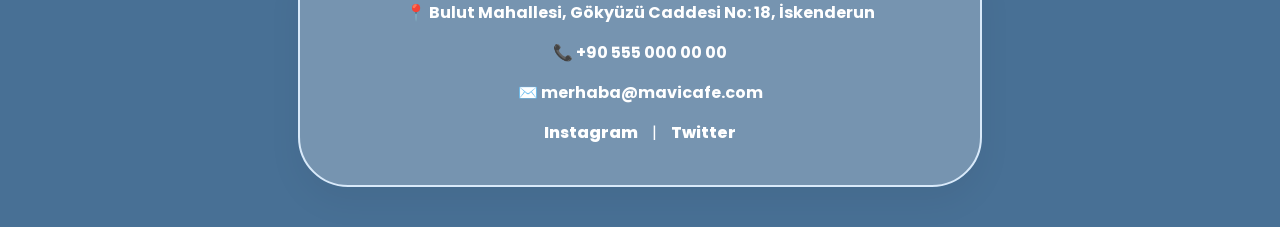
==== commit bb727cb0: "index.html" ====
--- a/index.html
+++ b/index.html
@@ -33,7 +33,7 @@
         </div>
         <div class="menu-grid">
             <div class="card">
-                <img src="resimler/tatlilar/okyanus incisi.jpg" alt="Okyanus İncisi" class="menu-resim">
+                <img src="tatlilar/okyanus incisi.jpg" alt="Okyanus İncisi" class="menu-resim">
                 <h4>Okyanus İncisi</h4>
                 <p>Yaban mersini ve beyaz çikolatanın romantik buluşması.</p>
                 <span class="price">320 TL</span>
@@ -42,7 +42,7 @@
 
             <div class="card">
                 <span class="badge">Favori</span> 
-                <img src="resimler/tatlilar/lavanta isiltisi.jpg" alt="Lavanta Işıltısı" class="menu-resim">
+                <img src="tatlilar/lavanta isiltisi.jpg" alt="Lavanta Işıltısı" class="menu-resim">
                 <h4>Lavanta Işıltısı</h4>
                 <p>Lavantanın muhteşem aromasıyla harmanlanan mavi cafe önerisidir.</p>
                 <span class="price">310 TL</span>
@@ -50,7 +50,7 @@
             </div>
 
             <div class="card">
-                <img src="resimler/tatlilar/anlamazdin.jpg" alt="anlamazdin" class="menu-resim">
+                <img src="tatlilar/anlamazdin.jpg" alt="anlamazdin" class="menu-resim">
                 <h4>Anlamazdın</h4>
                 <p>Beyaz çikolatanın saflığı altında saklı meyve taneleriyle, anlatılamayan duyguların dile geldiği o en içten an.</p>
                 <span class="price">340 TL</span>
@@ -58,7 +58,7 @@
             </div>
 
             <div class="card">
-                <img src="resimler/tatlilar/askin mavi hali.jpg" alt="askin mavi hali" class="menu-resim">
+                <img src="tatlilar/askin mavi hali.jpg" alt="askin mavi hali" class="menu-resim">
                 <h4>Aşkın Mavi Hali</h4>
                 <p>Beyaz çikolatanın saflığı altında saklı meyve taneleriyle, anlatılamayan duyguların dile geldiği o en içten an.</p>
                 <span class="price">325 TL</span>
@@ -66,7 +66,7 @@
             </div>
 
             <div class="card">
-                <img src="resimler/tatlilar/deli bal.jpg" alt="delibal" class="menu-resim">
+                <img src="tatlilar/deli bal.jpg" alt="delibal" class="menu-resim">
                 <h4>Deli Bal</h4>
                 <p>Fazlasının zarar olduğu, çocuksu bir neşe ve tutkuyla ruhunuzu sarmalayan tatlı çılgınlığı.</p>
                 <span class="price">290 TL</span>
@@ -74,7 +74,7 @@
             </div>
 
             <div class="card">
-                <img src="resimler/tatlilar/fistik soleni.jpg" alt="fistik soleni" class="menu-resim">
+                <img src="tatlilar/fistik soleni.jpg" alt="fistik soleni" class="menu-resim">
                 <h4>Fıstık Şöleni</h4>
                 <p>Toprağın en bereketli yeşil rüyası; emeğin ve gururun her zerresinde hissedildiği asil bir lezzet senfonisi.</p>
                 <span class="price">350 TL</span>
@@ -82,7 +82,7 @@
             </div>
 
             <div class="card">
-                <img src="resimler/tatlilar/fistikli sufle.jpg" alt="fistikli sufle" class="menu-resim">
+                <img src="tatlilar/fistikli sufle.jpg" alt="fistikli sufle" class="menu-resim">
                 <h4>Fıstıklı Sufle</h4>
                 <p>Kalbi sadece sizin için çarpan bir sevda gibi; içinden taşan o sıcacık akışkan şefkatiyle tüm dünyayı unutturan bir kucaklaşma.</p>
                 <span class="price">340 TL</span>
@@ -90,7 +90,7 @@
             </div>
 
             <div class="card">
-                <img src="resimler/tatlilar/ilk yagmur.jpg" alt="ilk yagmur" class="menu-resim">
+                <img src="tatlilar/ilk yagmur.jpg" alt="ilk yagmur" class="menu-resim">
                 <h4>İlk Yağmur</h4>
                 <p>Gökyüzünün yeryüzüne taze bir nefes hediyesi gibi; narin çiçekler ve ferah dokusuyla ruhunuzu umudu yeşerten o duru bekleyiş.</p>
                 <span class="price">320 TL</span>
@@ -98,7 +98,7 @@
             </div>
 
             <div class="card">
-                <img src="resimler/tatlilar/mavi vadi.jpg" alt="mavi vadi" class="menu-resim">
+                <img src="tatlilar/mavi vadi.jpg" alt="mavi vadi" class="menu-resim">
                 <h4>Mavi Vadi</h4>
                 <p>Yaban mersini bahçelerinin dingin huzurunu tabağınıza taşıyan, zamanın durduğu o en sessiz ve derin kaçamak.</p>
                 <span class="price">330 TL</span>
@@ -106,7 +106,7 @@
             </div>
 
             <div class="card">
-                <img src="resimler/tatlilar/mavinin buyusu.jpg" alt="mavinin buyusu" class="menu-resim">
+                <img src="tatlilar/mavinin buyusu.jpg" alt="mavinin buyusu" class="menu-resim">
                 <h4>Mavinin Büyüsü</h4>
                 <p>Gizemli gece göğünü andıran derinliğiyle, ruhunuzu bir bakışta kendi büyülü dünyasına çeken eşsiz bir davet.</p>
                 <span class="price">325 TL</span>
@@ -114,7 +114,7 @@
             </div>
 
             <div class="card">
-                <img src="resimler/tatlilar/unutma beni.jpg" alt="unutma beni" class="menu-resim">
+                <img src="tatlilar/unutma beni.jpg" alt="unutma beni" class="menu-resim">
                 <h4>Unutma Beni</h4>
                 <p>Narin çiçeklerin masumiyetiyle süslenmiş, her lokmasında sevginin ve vefanın en tatlı izini bırakan bir hatıra.</p>
                 <span class="price">335 TL</span>
@@ -122,7 +122,7 @@
             </div>
 
             <div class="card">
-                <img src="resimler/tatlilar/mavinin dondurması.jpg" alt="mavinin dondurması" class="menu-resim">
+                <img src="tatlilar/mavinin dondurması.jpg" alt="mavinin dondurması" class="menu-resim">
                 <h4>Blue İce Cream</h4>
                 <p>Ruhun mavisi, lezzetin büyüsü, hayatın tadı, doğanın dokunušu.</p>
                 <span class="price">270 TL</span>
@@ -137,7 +137,7 @@
         </div>
         <div class="menu-grid">
             <div class="card">
-                <img src="resimler/icecekler/latte.jpg" alt="latte" class="menu-resim">
+                <img src="icecekler/latte.jpg" alt="latte" class="menu-resim">
                 <h4>Latte</h4>
                 <div class="secenek-butonlari">
                     <button type="button" class="btn-hot" onclick="secimYap(this)">Hot</button>
@@ -148,7 +148,7 @@
             </div>
 
             <div class="card">
-                <img src="resimler/icecekler/americano.jpg" alt="Americano" class="menu-resim">
+                <img src="icecekler/americano.jpg" alt="Americano" class="menu-resim">
                 <h4>Americano</h4>
                 <div class="secenek-butonlari">
                     <button type="button" class="btn-hot" onclick="secimYap(this)">Hot</button>
@@ -159,7 +159,7 @@
             </div>
 
             <div class="card">
-                <img src="resimler/icecekler/mocha.jpg" alt="mocha" class="menu-resim">
+                <img src="icecekler/mocha.jpg" alt="mocha" class="menu-resim">
                 <h4>Mocha</h4>
                 <div class="secenek-butonlari">
                     <button type="button" class="btn-hot" onclick="secimYap(this)">Hot</button>
@@ -170,7 +170,7 @@
             </div>
 
             <div class="card">
-                <img src="resimler/icecekler/turk_kahvesi.jpg" alt="turk_kahvesi" class="menu-resim">
+                <img src="icecekler/turk_kahvesi.jpg" alt="turk_kahvesi" class="menu-resim">
                 <h4>Türk Kahvesi</h4>
                 <div class="secenek-butonlari">
                     <button type="button" class="btn-hot" onclick="secimYap(this)">Koyu</button>
@@ -181,28 +181,28 @@
             </div>
 
             <div class="card">
-                <img src="resimler/icecekler/filtre_kahve.jpg" alt="filtre_kahve" class="menu-resim">
+                <img src="icecekler/filtre_kahve.jpg" alt="filtre_kahve" class="menu-resim">
                 <h4>Filtre Kahve</h4>
                 <span class="price">120 TL</span>
                 <button class="sepete-ekle" onclick="sepeteEkle('Filtre Kahve', 120, this)">Sepete Ekle</button>
             </div>
 
             <div class="card">
-                <img src="resimler/icecekler/cay.jpg" alt="cay" class="menu-resim">
+                <img src="icecekler/cay.jpg" alt="cay" class="menu-resim">
                 <h4>Çay</h4>
                 <span class="price">50 TL</span>
                 <button class="sepete-ekle" onclick="sepeteEkle('Çay', 50, this)">Sepete Ekle</button>
             </div>
 
             <div class="card">
-                <img src="resimler/icecekler/cappuccino.jpg" alt="cappuccino" class="menu-resim">
+                <img src="icecekler/cappuccino.jpg" alt="cappuccino" class="menu-resim">
                 <h4>Cappuccino</h4>
                 <span class="price">185 TL</span>
                 <button class="sepete-ekle" onclick="sepeteEkle('Cappuccino', 185, this)">Sepete Ekle</button>
             </div>
 
             <div class="card">
-                <img src="resimler/icecekler/gokyuzu_frozen.jpg" alt="gokyuzu_frozen" class="menu-resim">
+                <img src="icecekler/gokyuzu_frozen.jpg" alt="gokyuzu_frozen" class="menu-resim">
                 <h4>Gökyüzü Frozen</h4>
                 <p>Mavinin gizemli serinleten lezzeti.</p>
                 <span class="price">140 TL</span>
@@ -217,7 +217,7 @@
         </div>
         <div class="menu-grid">
             <div class="card" data-baz-fiyat="475">
-                <img src="resimler/kahvalti/serpme.jpg" alt="Mavi Liman Serpmesi" class="menu-resim">
+                <img src="kahvalti/serpme.jpg" alt="Mavi Liman Serpmesi" class="menu-resim">
                 <h4>Mavi Liman Serpmesi</h4>
                 <p>Gaziantep rüzgarını masanıza taşıyan dev şölen.</p>
                 <div class="secenekler-grup">
@@ -234,7 +234,7 @@
             </div>
 
             <div class="card" data-baz-fiyat="280">
-                <img src="resimler/kahvalti/pankek.jpg" alt="Pankek Kulesi" class="menu-resim">
+                <img src="pankek.jpg" alt="Pankek Kulesi" class="menu-resim">
                 <h4>Pankek Kulesi</h4>
                 <p>Pofuduk pankeklerin tatlı yükselişi.</p>
                 <div class="secenekler-grup">
@@ -256,7 +256,7 @@
             </div>
 
             <div class="card" data-baz-fiyat="250">
-                <img src="resimler/kahvalti/firin.jpg" alt="Mavi Fırın" class="menu-resim">
+                <img src="kahvalti/firin.jpg" alt="Mavi Fırın" class="menu-resim">
                 <h4>Mavi Fırın</h4>
                 <p>Taptaze simit, poğaça ve börek çeşitleri.</p>
                 <div class="secenekler-grup">
@@ -273,7 +273,7 @@
             </div>
 
             <div class="card">
-                <img src="resimler/kahvalti/limantabak.jpg" alt="Mavi Liman Tabağı" class="menu-resim">
+                <img src="kahvalti/limantabak.jpg" alt="Mavi Liman Tabağı" class="menu-resim">
                 <h4>Mavi Liman Tabağı</h4>
                 <p>Sucuklu yumurta, menemen ve taze çay ile tek kişilik zengin tabak.</p>
                 <span class="price">450 TL</span>
@@ -281,7 +281,7 @@
             </div>
 
             <div class="card">
-                <img src="resimler/kahvalti/tuzlukruvasan.jpg" alt="Tuzlu" class="menu-resim">
+                <img src="kahvalti/tuzlukruvasan.jpg" alt="Tuzlu" class="menu-resim">
                 <h4>Tuzlu Kruvasan</h4>
                 <p>Avokado ve füme et eşliğinde.</p>
                 <span class="price">235 TL</span>
@@ -289,7 +289,7 @@
             </div>
 
             <div class="card">
-                <img src="resimler/kahvalti/cileklikruvasan.jpg" alt="Çilekli" class="menu-resim">
+                <img src="kahvalti/cileklikruvasan.jpg" alt="Çilekli" class="menu-resim">
                 <h4>Çilekli Kruvasan</h4>
                 <p>Pastacı kreması ve taze çilek.</p>
                 <span class="price">220 TL</span>
@@ -297,7 +297,7 @@
             </div>
 
             <div class="card">
-                <img src="resimler/kahvalti/yabanmersinlikruvasan.jpg" alt="Yaban Mersinli" class="menu-resim">
+                <img src="kahvalti/yabanmersinlikruvasan.jpg" alt="Yaban Mersinli" class="menu-resim">
                 <h4>Yaban Mersinli Kruvasan</h4>
                 <p>Beyaz çikolata ve yaban mersini.</p>
                 <span class="price">220 TL</span>
@@ -305,7 +305,7 @@
             </div>
 
             <div class="card">
-                <img src="resimler/kahvalti/bowl.jpg" alt="Rüya Bowl" class="menu-resim">
+                <img src="kahvalti/bowl.jpg" alt="Rüya Bowl" class="menu-resim">
                 <h4>Rüya Bowl</h4>
                 <p>Chia tohumlu ve meyveli sağlıklı kase.</p>
                 <span class="price">200 TL</span>
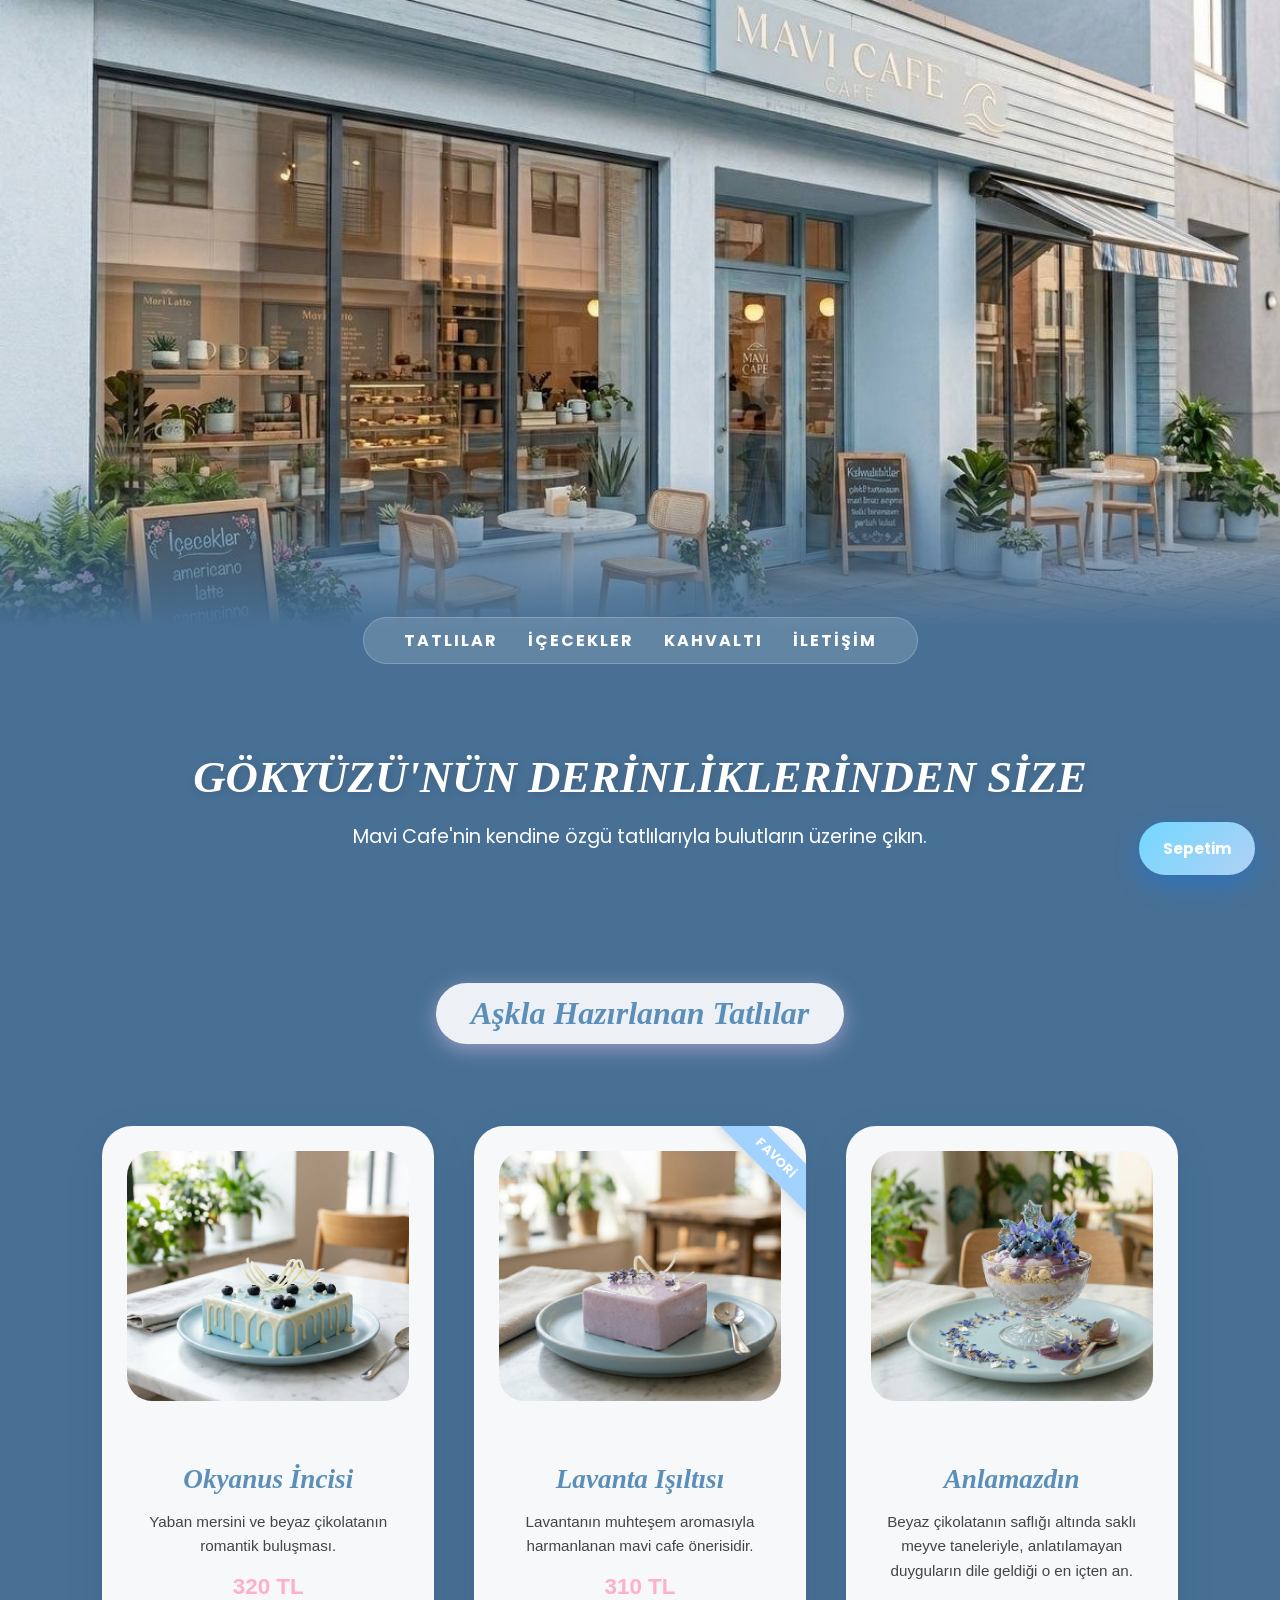
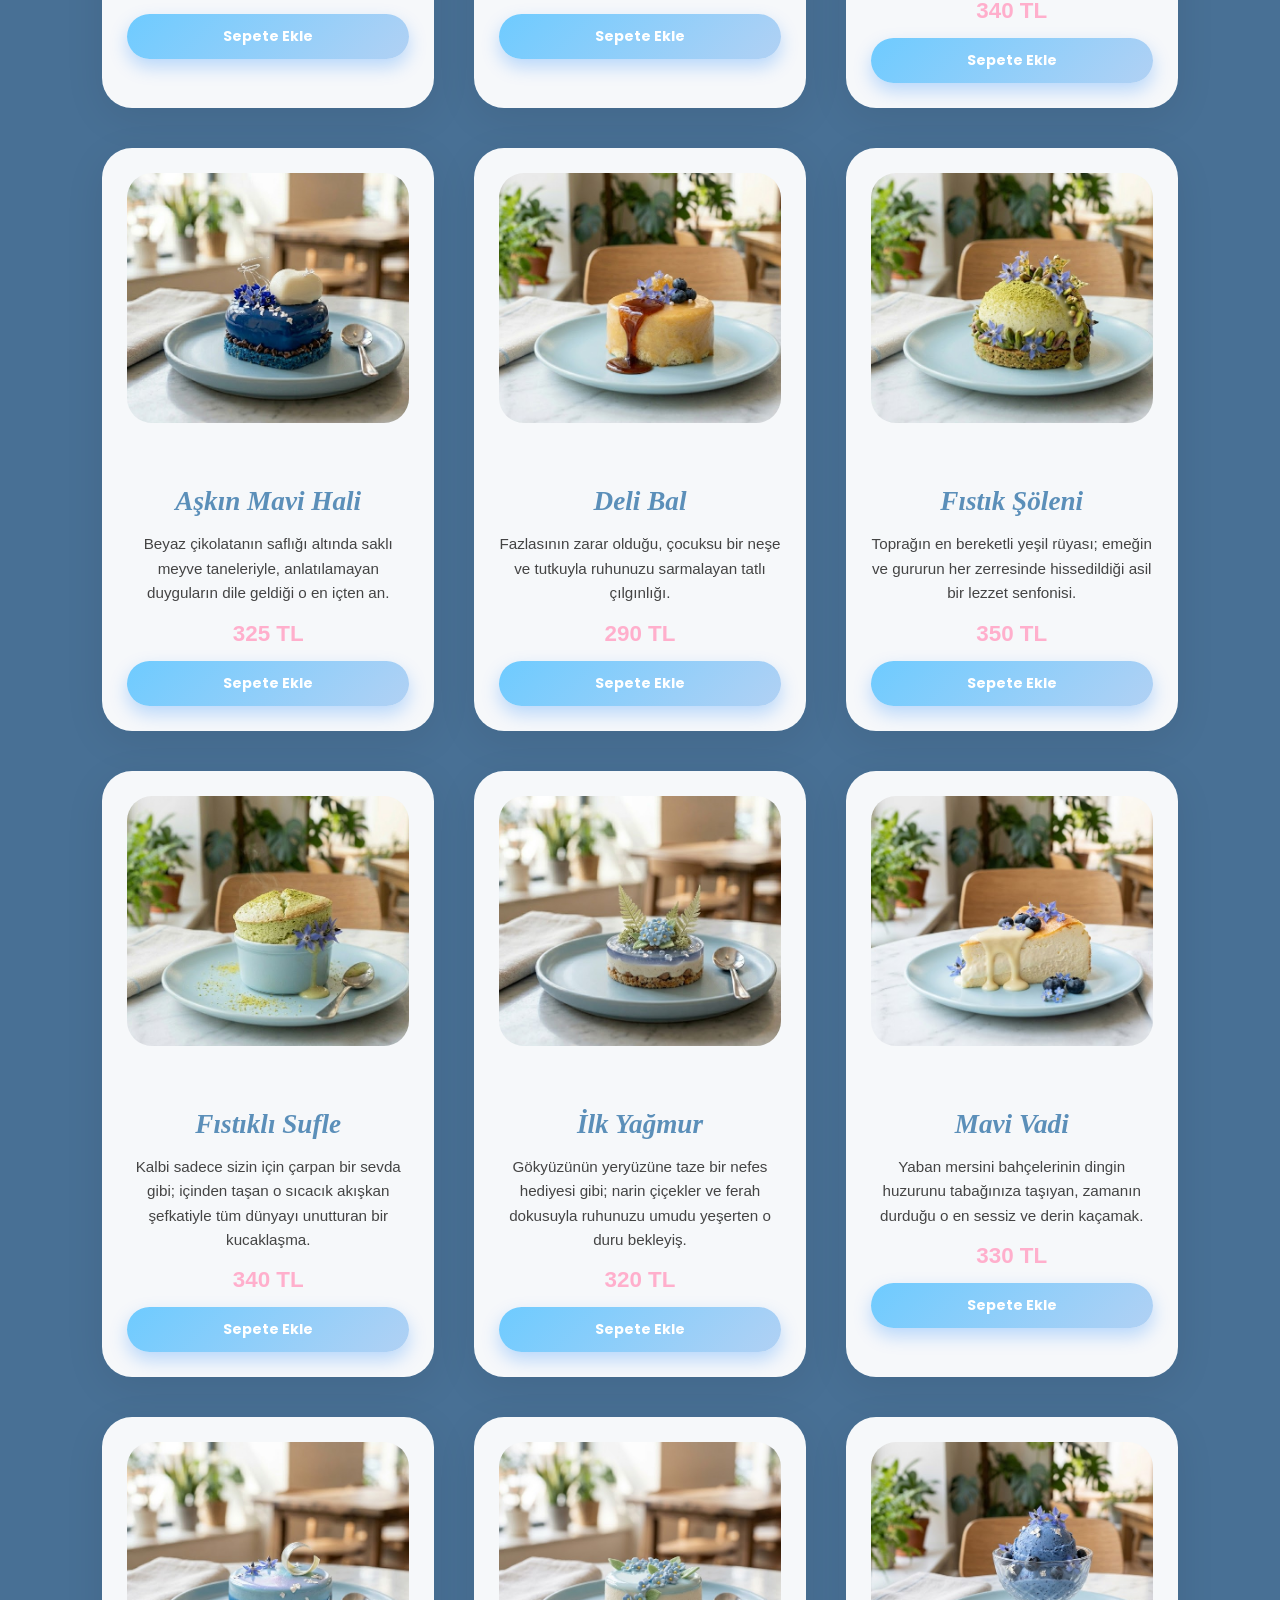
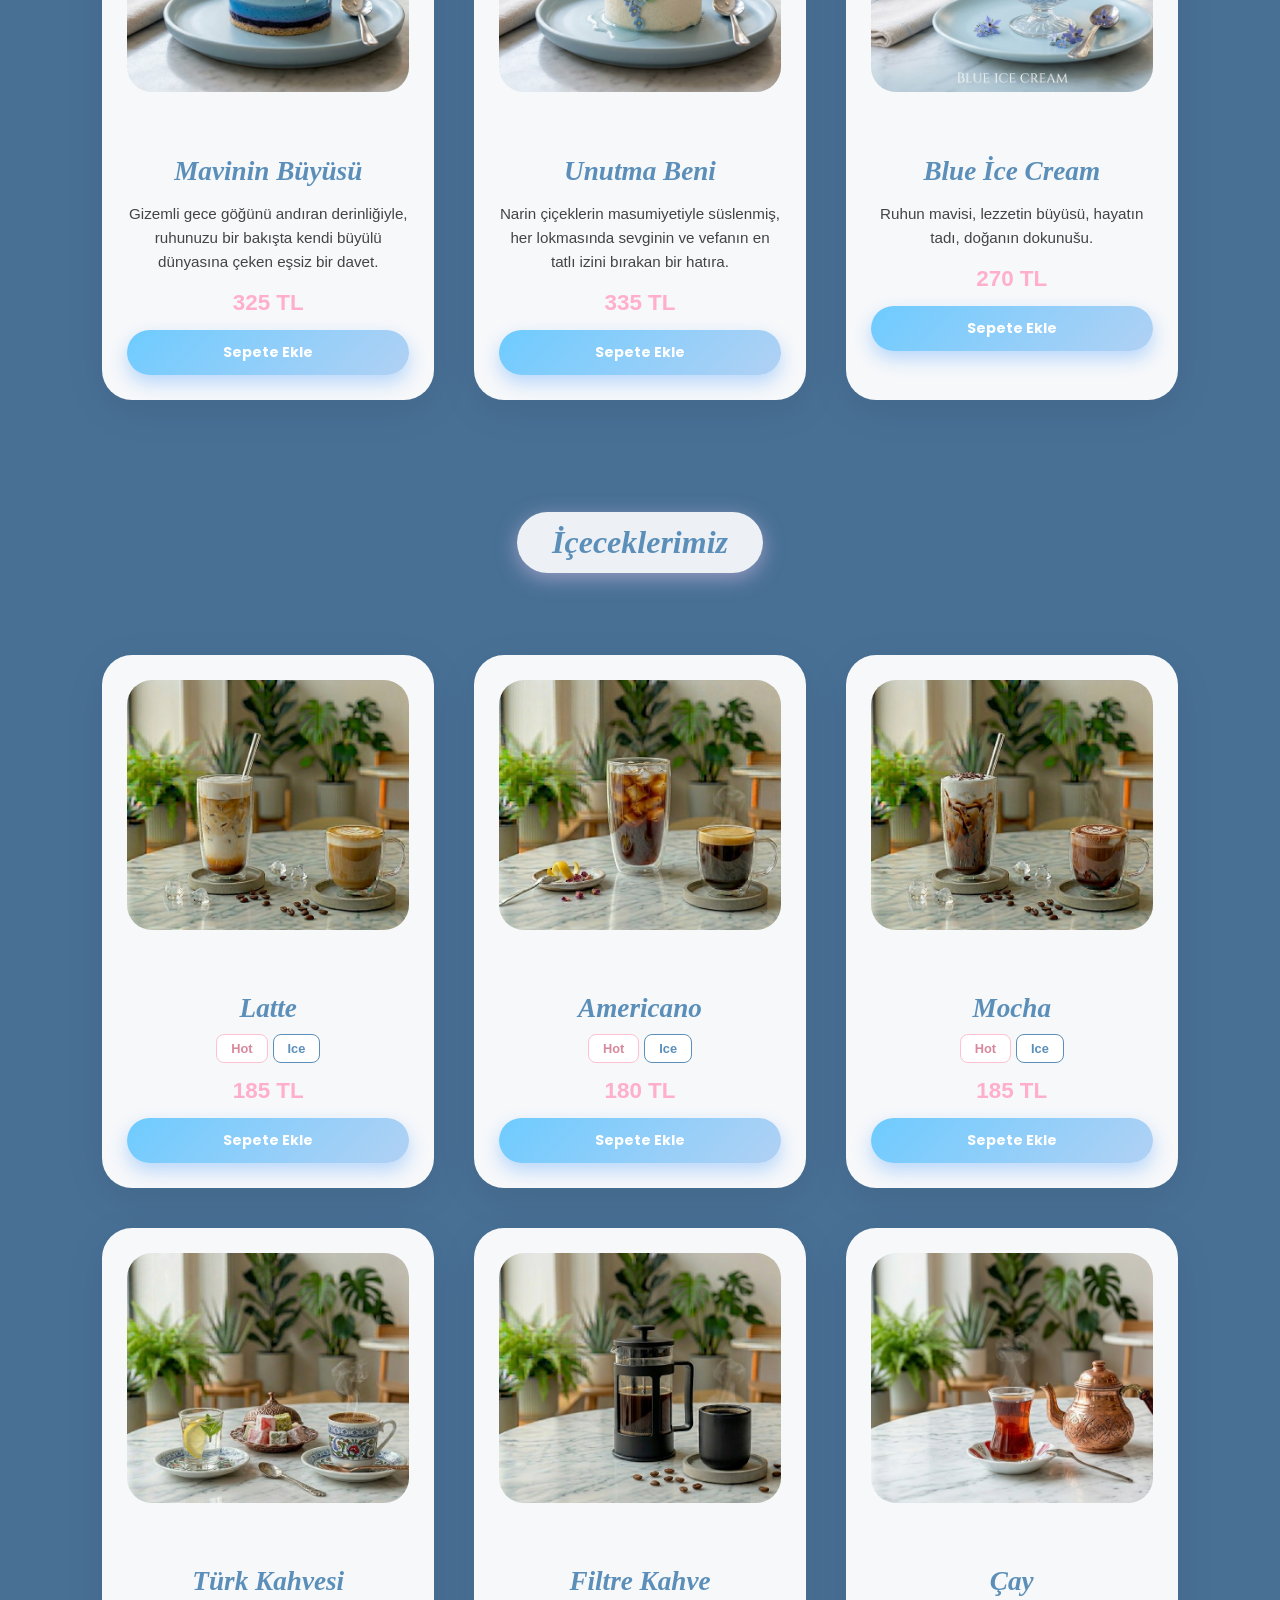
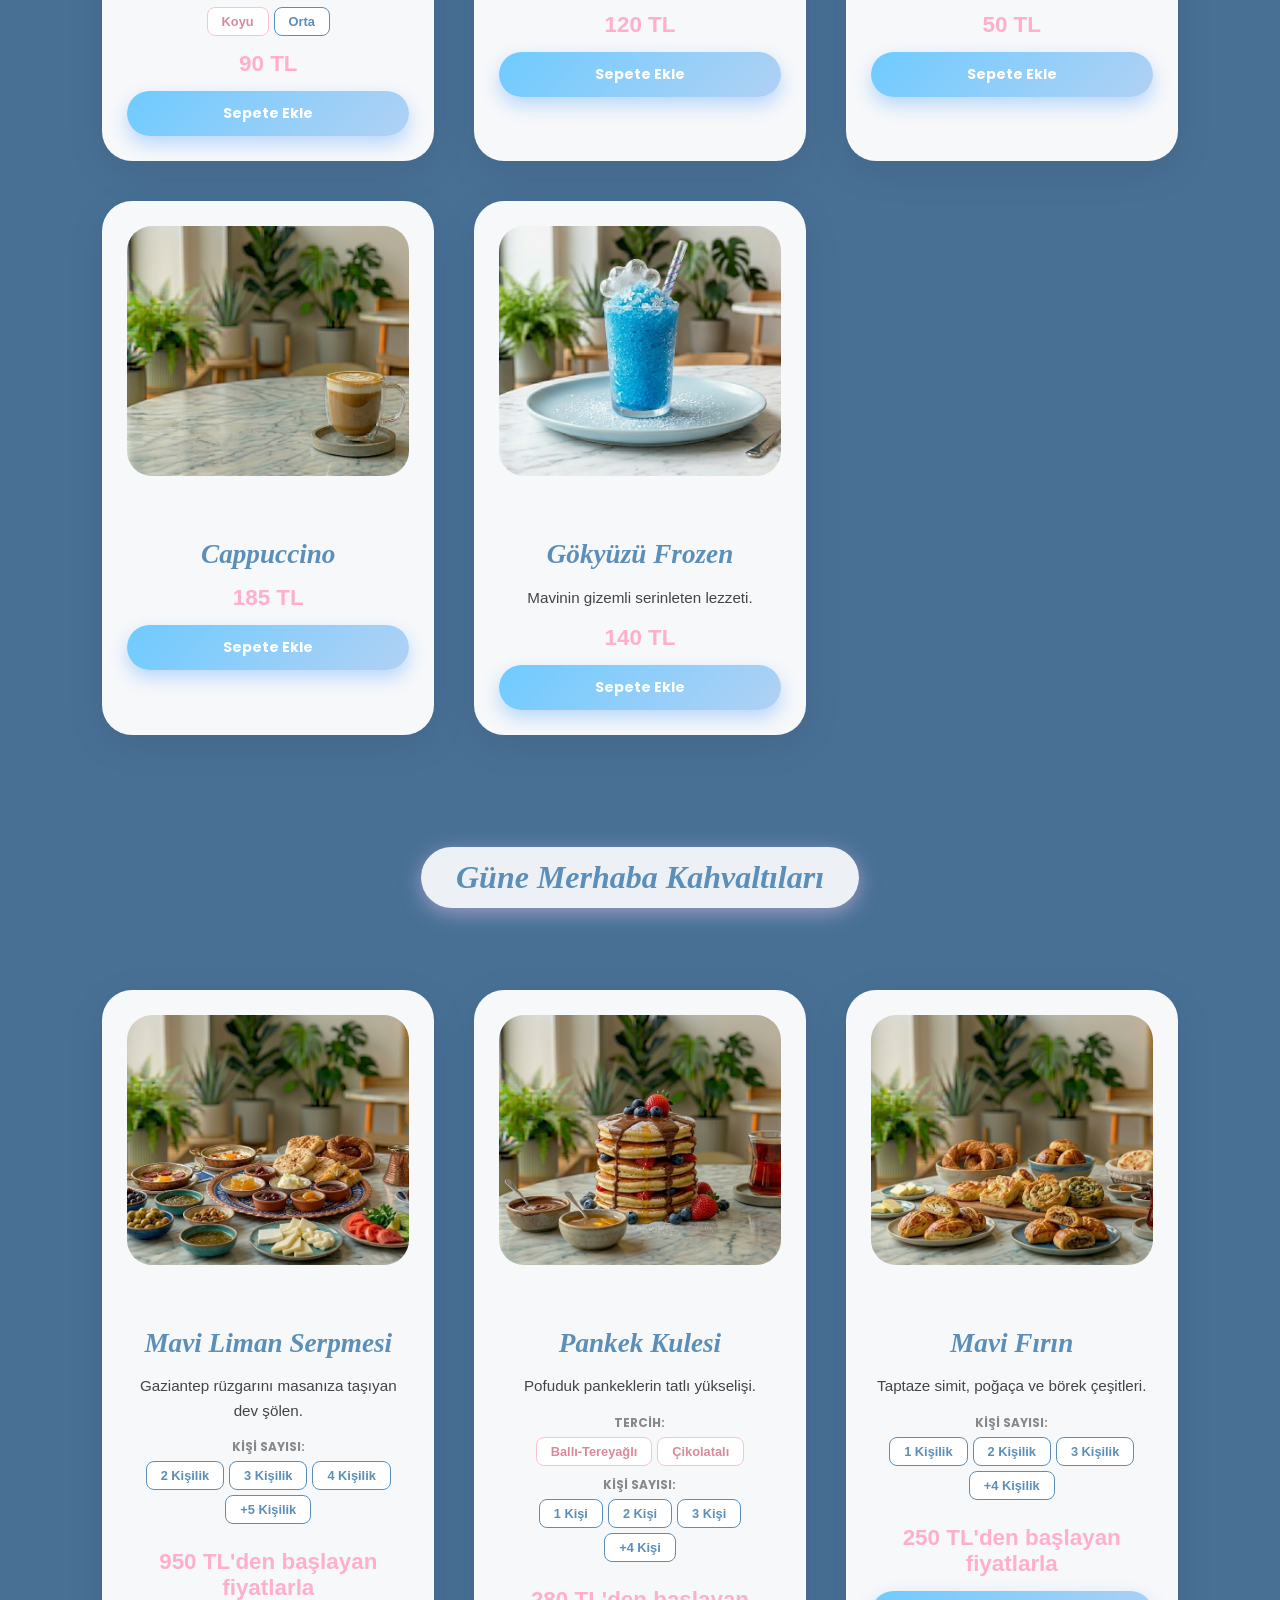
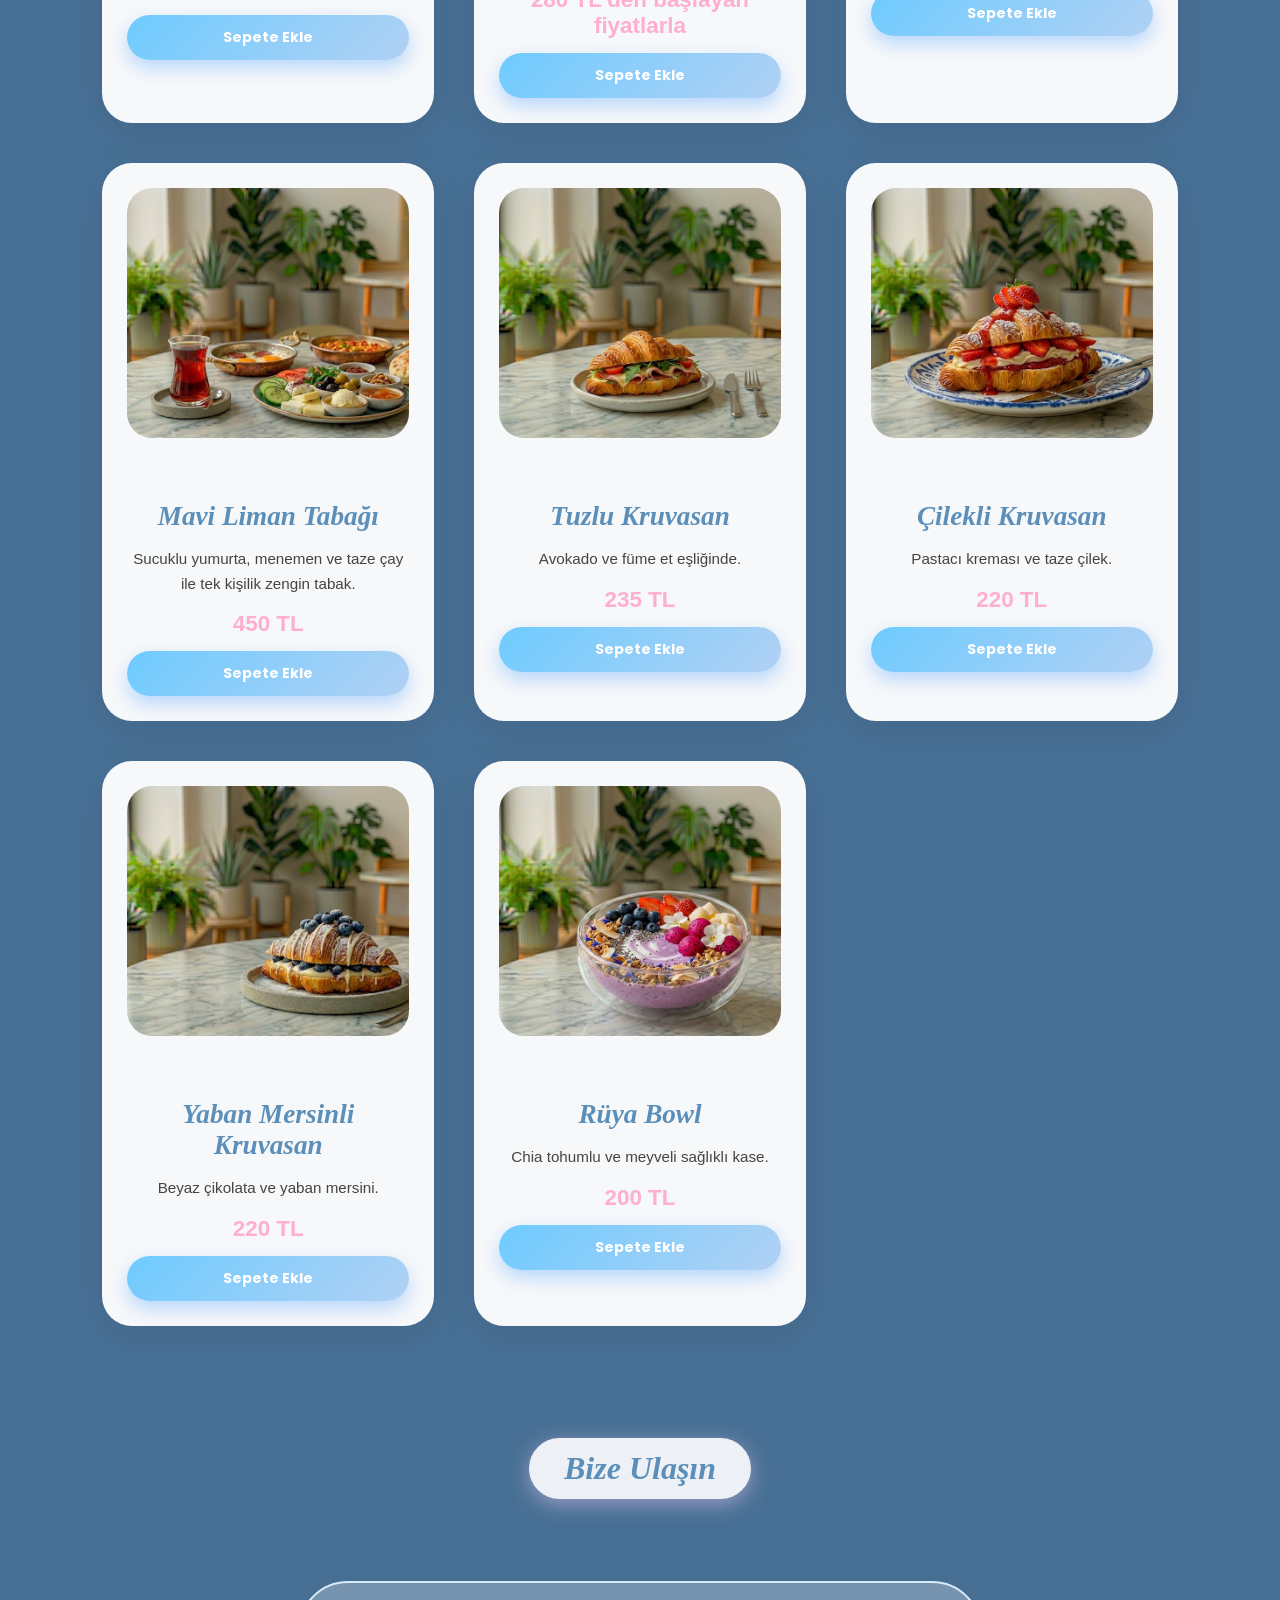
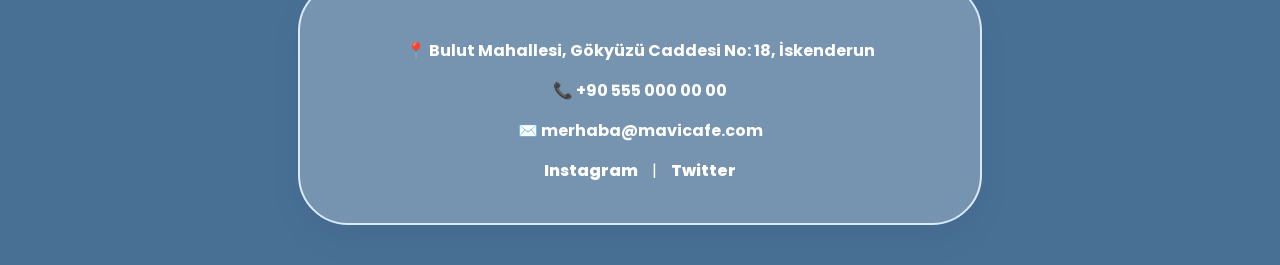
==== commit 208b9a6b: "index.html" ====
--- a/index.html
+++ b/index.html
@@ -234,7 +234,7 @@
             </div>
 
             <div class="card" data-baz-fiyat="280">
-                <img src="pankek.jpg" alt="Pankek Kulesi" class="menu-resim">
+                <img src="kahvalti/pankek.jpg" alt="Pankek Kulesi" class="menu-resim">
                 <h4>Pankek Kulesi</h4>
                 <p>Pofuduk pankeklerin tatlı yükselişi.</p>
                 <div class="secenekler-grup">
